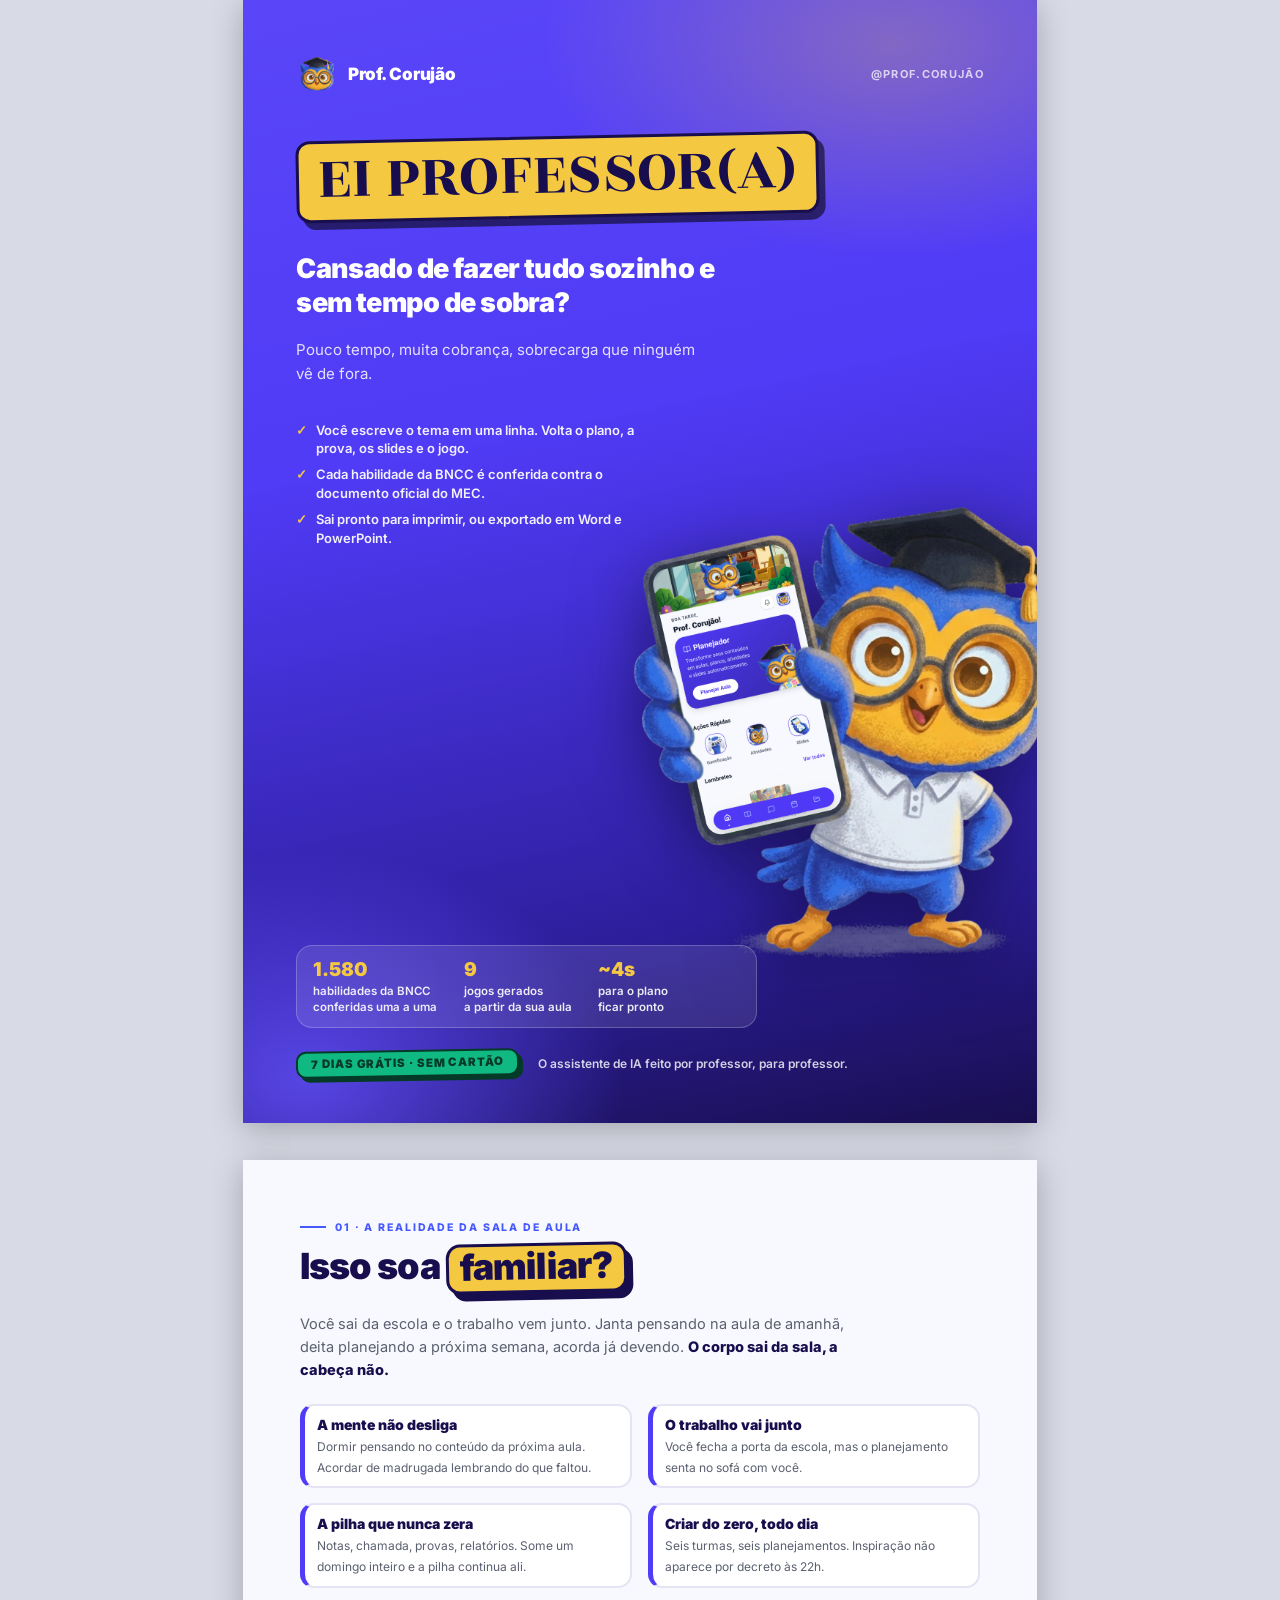
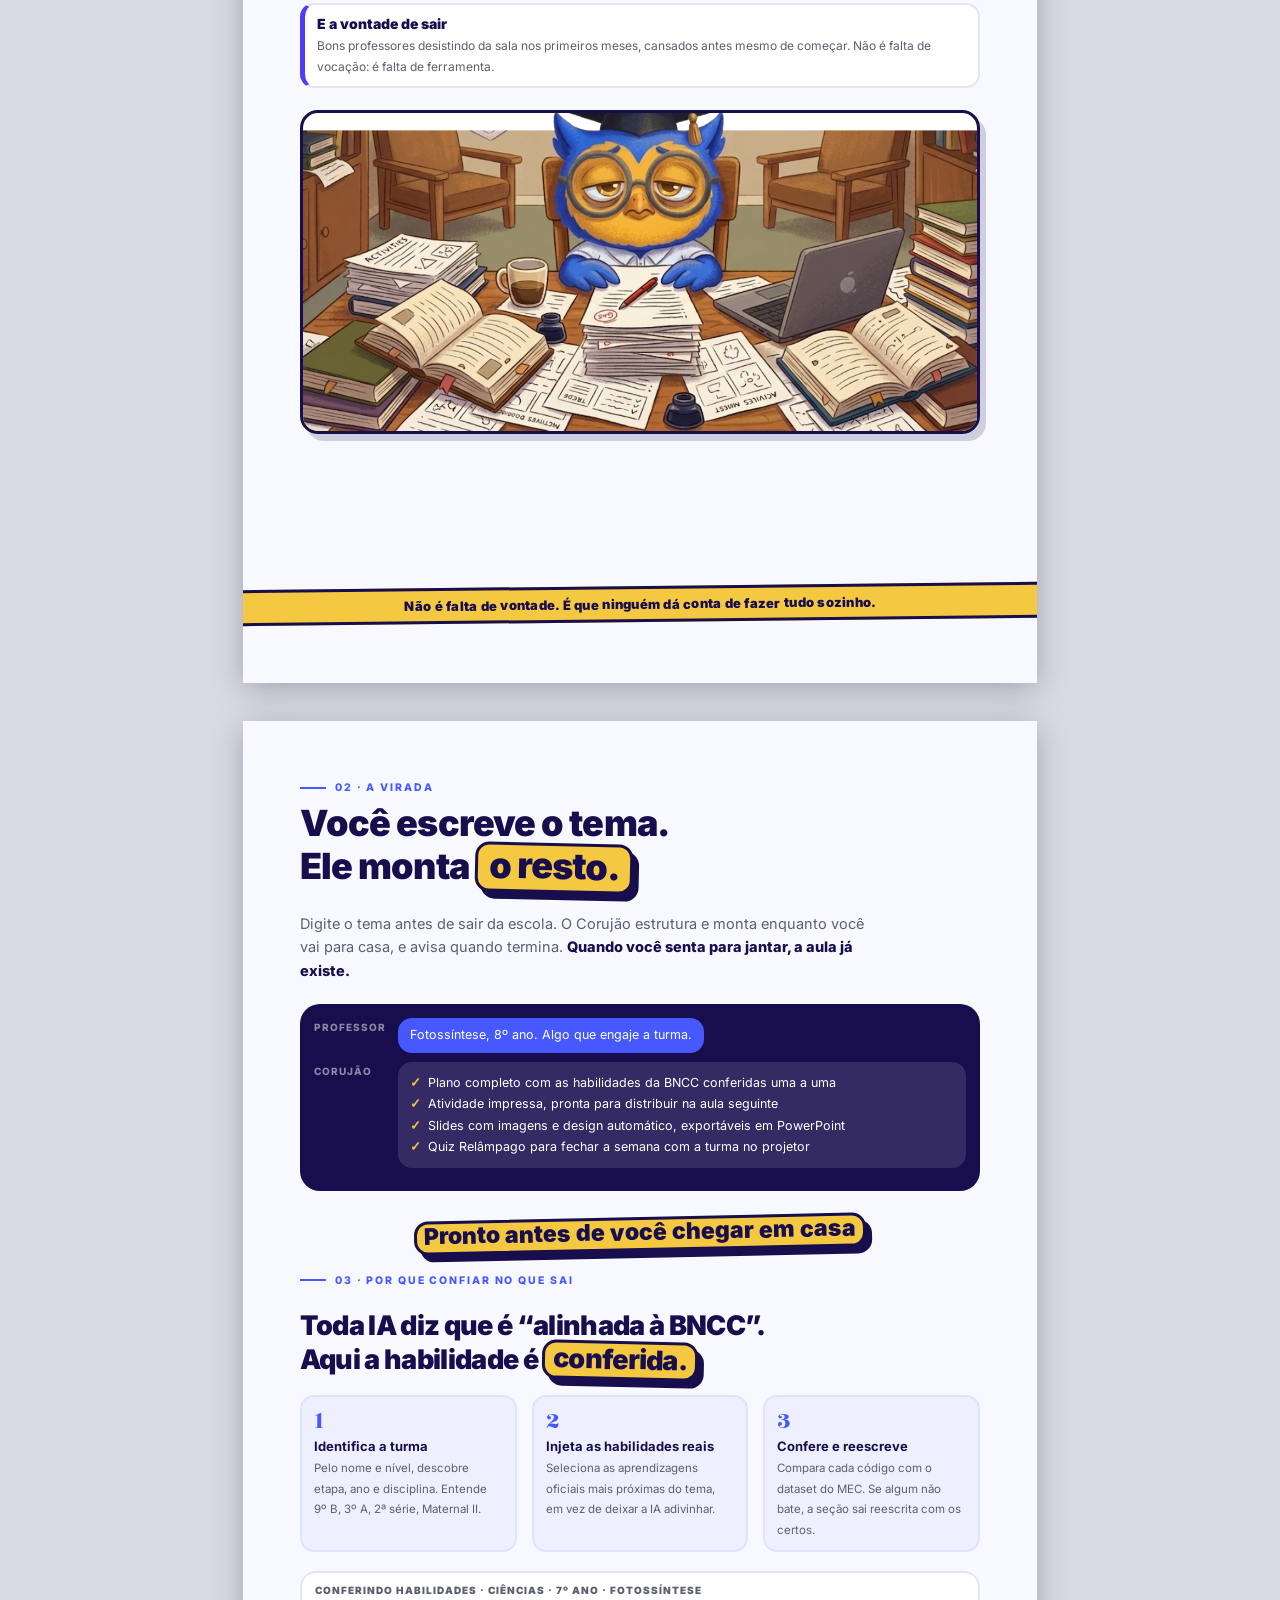
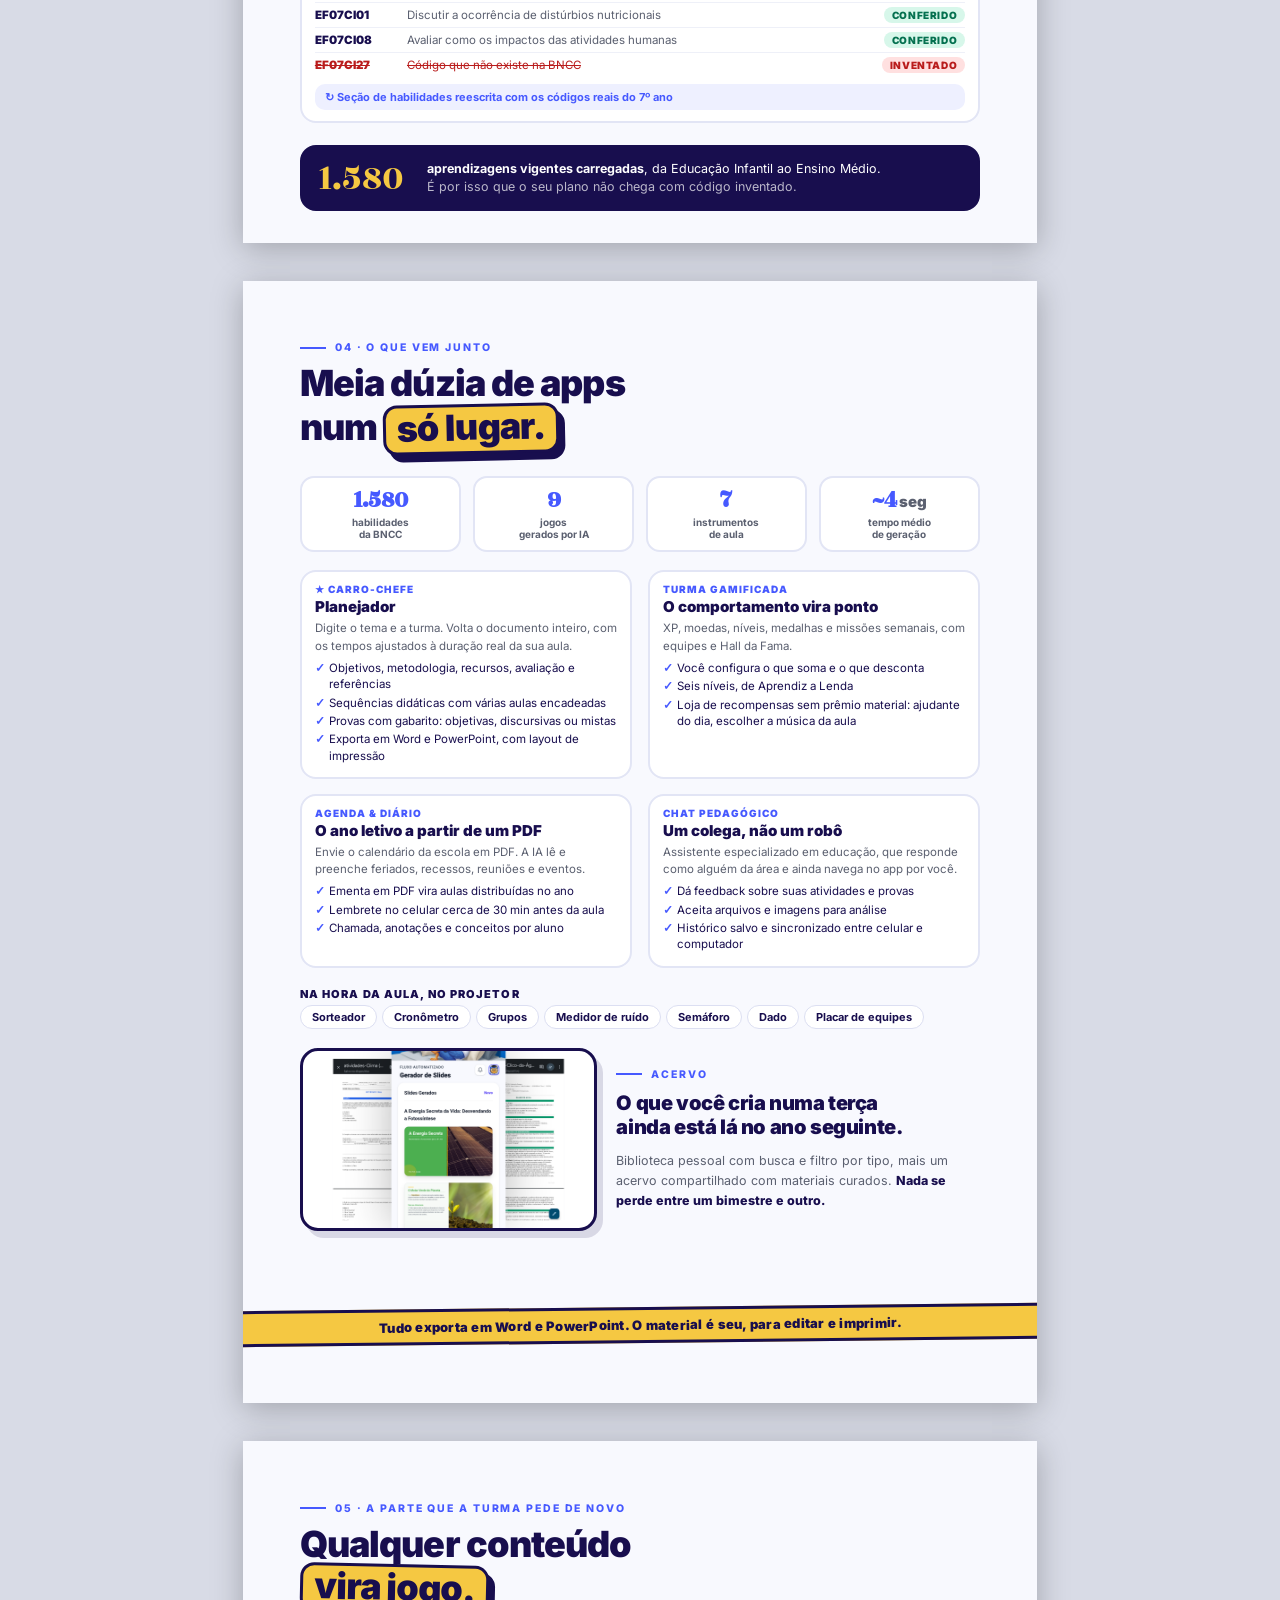
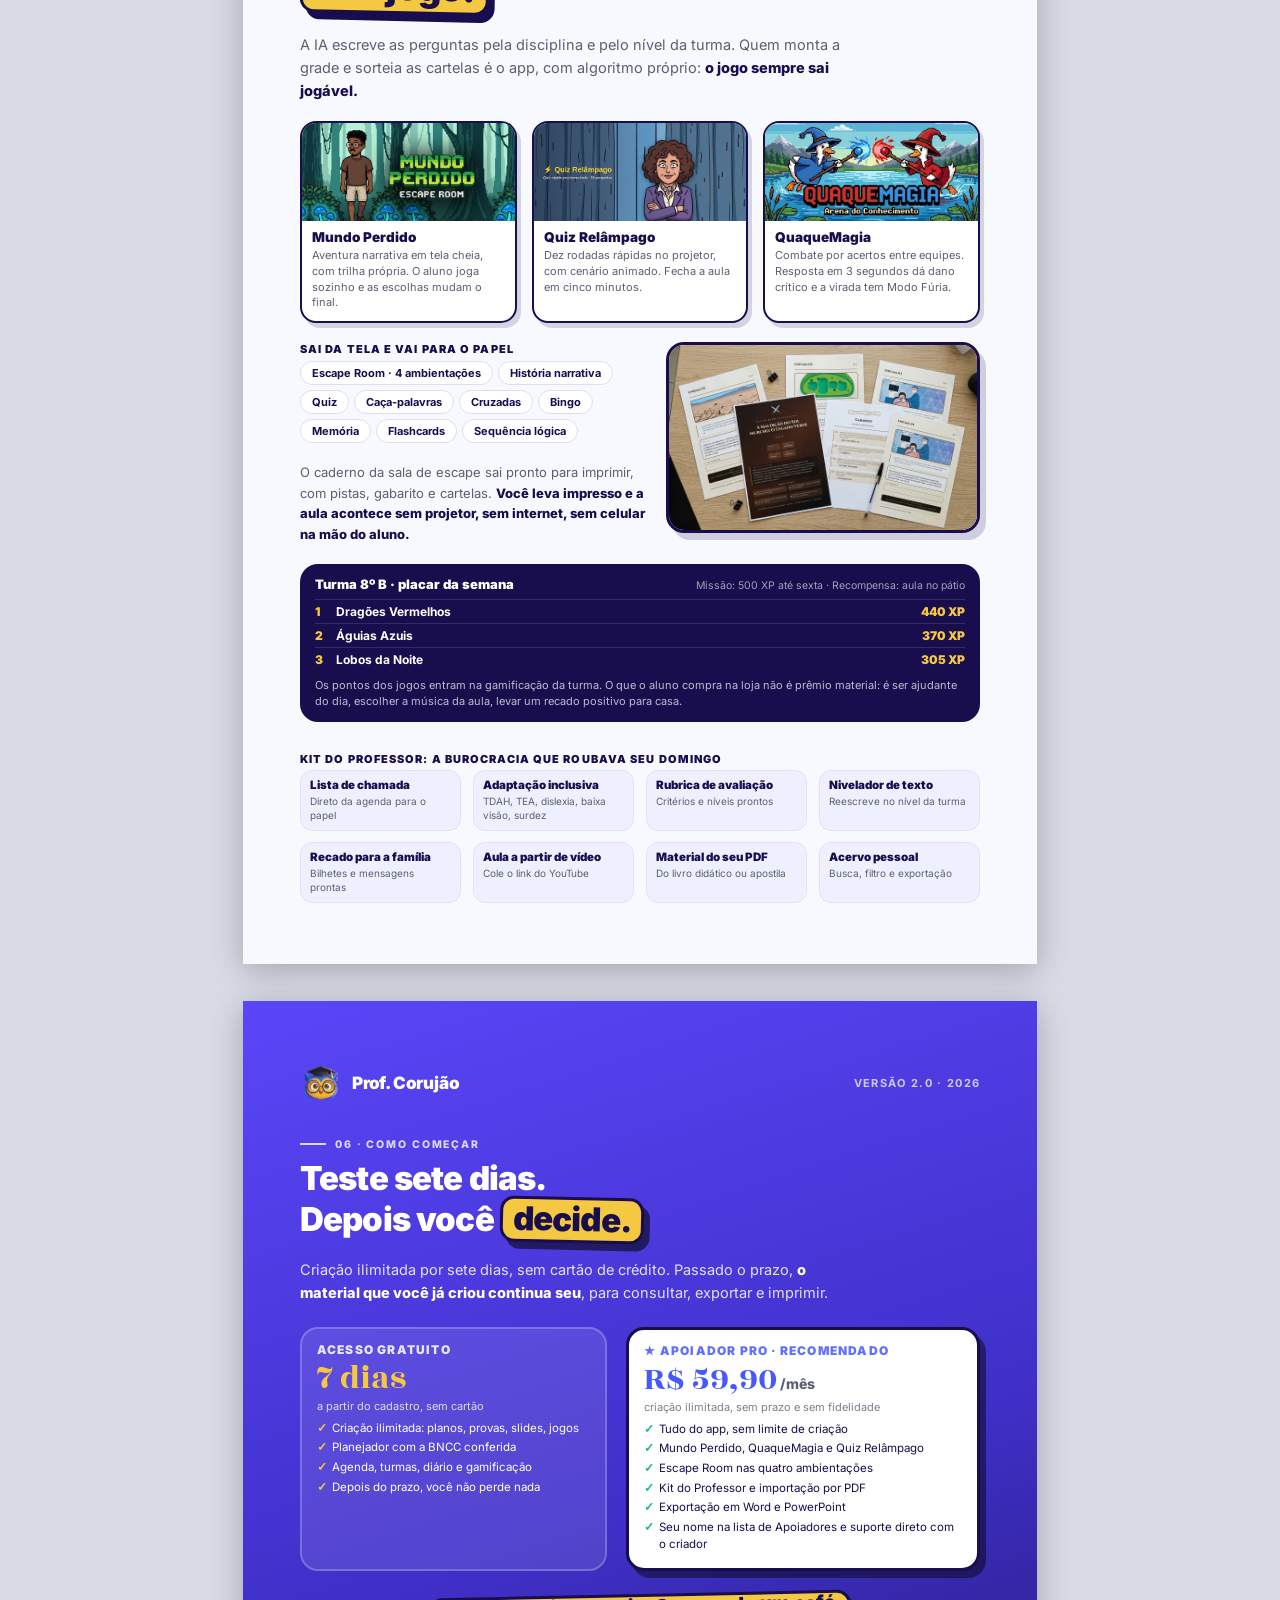
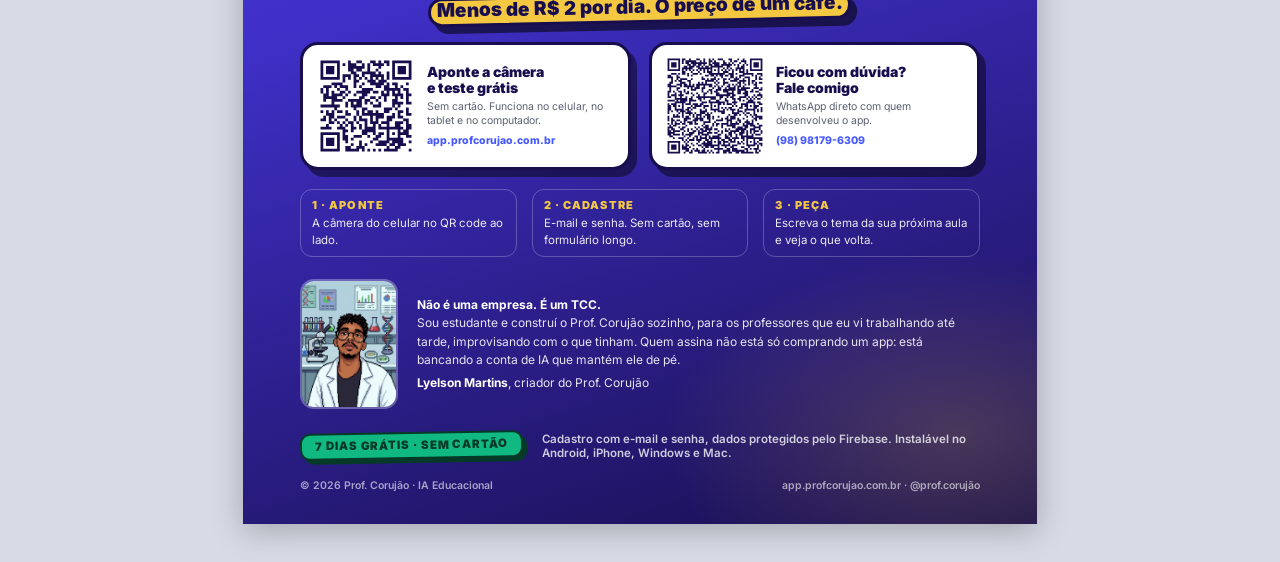
==== folder/folder.html @ d2af54d0 "Adiciona folder de prospecção em PDF (6 páginas A4) Peça impressa para prospectar professores presen" ====
<!doctype html>
<html lang="pt-BR">
<head>
<meta charset="utf-8">
<title>Prof. Corujão — Folder de prospecção</title>
<link rel="stylesheet" href="fonts/fonts.css">
<style>
/* ═══════════════════════════════════════════════════════════
   FOLDER PROF. CORUJÃO — A4 · 6 páginas · impressão frente/verso
   Identidade: base índigo/violeta + adesivos amarelos (borda navy,
   sombra dura sem blur). Nunca emoji de coruja: sempre a logo.png.
   ═══════════════════════════════════════════════════════════ */
*, *::before, *::after { box-sizing: border-box; margin: 0; padding: 0; }

:root {
  --violet:      #503bf6;
  --violet-lt:   #604df6;
  --violet-pan:  #3d2bc9;
  --indigo:      #4659ff;
  --navy:        #180e4e;
  --yellow:      #f5c842;
  --green:       #10b981;
  --green-ink:   #063a28;
  --lilac:       #eef0ff;
  --paper:       #f8f9fe;
  --ink:         #0c1015;
  --muted:       #5b6070;
}

@page { size: A4; margin: 0; }

html, body {
  font-family: 'Inter', 'Liberation Sans', sans-serif;
  color: var(--ink);
  background: #d8dbe6;
  -webkit-font-smoothing: antialiased;
  -webkit-print-color-adjust: exact;
  print-color-adjust: exact;
}

.page {
  position: relative;
  width: 210mm; height: 297mm;
  overflow: hidden;
  page-break-after: always;
  break-after: page;
  background: var(--paper);
  margin: 0 auto;
}
.page:last-child { page-break-after: auto; break-after: auto; }
@media screen { .page { margin: 0 auto 10mm; box-shadow: 0 6px 30px rgba(0,0,0,.25); } }

.pad { padding: 16mm 15mm; height: 100%; display: flex; flex-direction: column; }

/* ── Adesivo amarelo: o componente assinatura ───────────────── */
.hl {
  --tilt: -1.2deg;
  display: inline-block;
  background: var(--yellow); color: var(--navy);
  border: 3px solid var(--navy);
  border-radius: 14px;
  padding: .02em .3em .1em;
  box-shadow: 6px 7px 0 var(--navy);
  transform: rotate(var(--tilt));
  line-height: 1.1;
}
.hl.tr { --tilt: 1.3deg; }
.hl.on-dark { box-shadow: 6px 7px 0 rgba(0,0,0,.55); }

.selo {
  display: inline-block; white-space: nowrap;
  background: var(--green); color: var(--green-ink);
  border: 2.5px solid var(--green-ink);
  border-radius: 10px;
  padding: 4px 13px 5px;
  font-size: 11.5px; font-weight: 900;
  letter-spacing: .08em; text-transform: uppercase;
  box-shadow: 4px 4px 0 var(--green-ink);
  transform: rotate(-1deg);
}

/* ── Tipografia ─────────────────────────────────────────────── */
.display { font-family: 'Rozha One', 'Liberation Serif', serif; font-weight: 400; text-transform: uppercase; letter-spacing: .005em; }
.serif-it { font-family: 'Instrument Serif', Georgia, serif; font-style: italic; font-weight: 400; }

.eyebrow {
  font-size: 10.5px; font-weight: 800;
  letter-spacing: .18em; text-transform: uppercase;
  color: var(--indigo);
  display: flex; align-items: center; gap: 9px;
}
.eyebrow::before { content: ''; width: 26px; height: 2px; background: currentColor; }
.eyebrow.light { color: rgba(255,255,255,.8); }

h2.tit {
  font-size: 36px; font-weight: 900; line-height: 1.12;
  letter-spacing: -.025em; color: var(--navy);
  margin: 9px 0 0;
}
h2.tit .hl { font-size: 36px; }
p.lead { font-size: 14.5px; line-height: 1.6; color: var(--muted); }
p.lead b, p.lead strong { color: var(--navy); font-weight: 800; }

/* ── Capa ───────────────────────────────────────────────────── */
.cover {
  background:
    radial-gradient(ellipse 150mm 90mm at 82% 4%, rgba(245,200,66,.28) 0%, transparent 62%),
    radial-gradient(ellipse 140mm 100mm at 8% 96%, rgba(96,77,246,.85) 0%, transparent 60%),
    linear-gradient(168deg, #5a46f8 0%, #503bf6 38%, #2e1f9e 78%, #180e4e 100%);
  color: #fff;
}
.cover .pad { padding: 14mm 14mm 12mm; }
.cover-top { display: flex; align-items: center; justify-content: space-between; }
.brandmark { display: flex; align-items: center; gap: 10px; }
.brandmark img { width: 42px; height: 42px; object-fit: contain; }
.brandmark span { font-weight: 900; font-size: 17px; letter-spacing: -.01em; }
.handle { font-size: 11px; font-weight: 700; letter-spacing: .12em; text-transform: uppercase; color: rgba(255,255,255,.72); }

.cover-head { margin-top: 11mm; }
.cover-head .l1 { font-size: 62px; line-height: 1; }
.cover-head .l2 { font-size: 27px; font-weight: 900; line-height: 1.24; letter-spacing: -.02em; margin-top: 9mm; max-width: 118mm; }
.cover-head .l3 { font-size: 15px; line-height: 1.62; color: rgba(255,255,255,.84); margin-top: 5mm; max-width: 110mm; }

.cover-owl {
  position: absolute; right: -14mm; bottom: 40mm;
  width: 126mm; z-index: 1;
  filter: drop-shadow(0 16px 34px rgba(10,6,40,.55));
}
.cover-bottom { margin-top: auto; position: relative; z-index: 2; }
.cover-strip {
  background: rgba(255,255,255,.1);
  border: 1.5px solid rgba(255,255,255,.22);
  border-radius: 16px;
  padding: 11px 16px;
  display: flex; gap: 7mm;
  max-width: 122mm;
}
.cover-strip div { font-size: 11.5px; line-height: 1.4; color: rgba(255,255,255,.9); font-weight: 600; }
.cover-strip b { display: block; font-size: 19px; font-weight: 900; color: var(--yellow); }
.cover-foot { margin-top: 6mm; display: flex; align-items: center; gap: 5mm; flex-wrap: wrap; }
.cover-foot p { font-size: 12px; color: rgba(255,255,255,.8); font-weight: 600; }

/* ── Fita atravessando a página ─────────────────────────────── */
.fita {
  background: var(--yellow); color: var(--navy);
  border-top: 3px solid var(--navy); border-bottom: 3px solid var(--navy);
  transform: rotate(-.6deg);
  width: 118%; margin-left: -9%;
  padding: 7px 0; text-align: center;
  font-size: 13px; font-weight: 900; letter-spacing: .02em;
}

/* ── Cartões ────────────────────────────────────────────────── */
.card {
  background: #fff; border: 2px solid #e2e5f5;
  border-radius: 16px; padding: 11px 13px;
}
.card.navy { background: var(--navy); border-color: var(--navy); color: #fff; }

.dor-list { display: grid; grid-template-columns: 1fr 1fr; gap: 4mm; margin-top: 6mm; }
.dor {
  background: #fff; border: 2px solid #e6e3f5; border-left: 5px solid var(--violet);
  border-radius: 14px; padding: 10px 12px;
}
.dor b { display: block; font-size: 14px; font-weight: 900; color: var(--navy); margin-bottom: 2px; }
.dor span { font-size: 12px; line-height: 1.48; color: var(--muted); }

/* ── Chat mock ──────────────────────────────────────────────── */
.chat { background: var(--navy); border-radius: 20px; padding: 14px; color: #fff; }
.msg { display: flex; gap: 9px; margin-bottom: 9px; }
.msg .who { font-size: 10px; font-weight: 800; letter-spacing: .1em; text-transform: uppercase; color: rgba(255,255,255,.5); width: 20mm; padding-top: 3px; flex-shrink: 0; }
.bubble { background: rgba(255,255,255,.12); border-radius: 14px; padding: 8px 12px; font-size: 12.5px; line-height: 1.45; }
.bubble.me { background: var(--indigo); }
.chk { display: flex; gap: 7px; align-items: flex-start; font-size: 12.5px; line-height: 1.4; margin: 4px 0; }
.chk i { color: var(--yellow); font-style: normal; font-weight: 900; }

.steps { display: grid; grid-template-columns: repeat(3, 1fr); gap: 4mm; }
.step { background: var(--lilac); border-radius: 14px; padding: 11px 12px; border: 2px solid #dfe3ff; }
.step .n { font-family: 'Rozha One', serif; font-size: 26px; color: var(--indigo); line-height: 1; }
.step b { display: block; font-size: 13px; color: var(--navy); margin: 4px 0 2px; }
.step span { font-size: 11.5px; line-height: 1.45; color: var(--muted); }

/* ── Funcionalidades ────────────────────────────────────────── */
.feats { display: grid; grid-template-columns: 1fr 1fr; gap: 4mm; }
.feat { background: #fff; border: 2px solid #e2e5f5; border-radius: 16px; padding: 11px 13px; }
.feat .tag { font-size: 10px; font-weight: 900; letter-spacing: .1em; text-transform: uppercase; color: var(--indigo); }
.feat b { display: block; font-size: 15px; font-weight: 900; color: var(--navy); margin: 3px 0 4px; line-height: 1.2; }
.feat p { font-size: 11.5px; line-height: 1.5; color: var(--muted); }
.feat ul { list-style: none; margin-top: 5px; }
.feat li { font-size: 11.5px; line-height: 1.42; color: var(--navy); padding-left: 14px; position: relative; margin-bottom: 2px; }
.feat li::before { content: '✓'; position: absolute; left: 0; color: var(--indigo); font-weight: 900; }

.pills { display: flex; flex-wrap: wrap; gap: 5px; }
.pill {
  font-size: 11px; font-weight: 700; color: var(--navy);
  background: #fff; border: 1.5px solid #dcdff2;
  border-radius: 999px; padding: 4px 11px;
}
.pill.on-dark { background: rgba(255,255,255,.12); border-color: rgba(255,255,255,.2); color: #fff; }

.stats { display: grid; grid-template-columns: repeat(4, 1fr); gap: 3mm; }
.stat { text-align: center; background: #fff; border: 2px solid #e2e5f5; border-radius: 14px; padding: 9px 4px; }
.stat b { display: block; font-family: 'Rozha One', serif; font-size: 25px; color: var(--indigo); line-height: 1.05; white-space: nowrap; }
.stat span { font-size: 10px; font-weight: 700; color: var(--muted); line-height: 1.25; display: block; margin-top: 2px; }

/* ── Jogos ──────────────────────────────────────────────────── */
.games { display: grid; grid-template-columns: repeat(3, 1fr); gap: 4mm; }
.game { border: 2px solid var(--navy); border-radius: 16px; overflow: hidden; background: #fff; box-shadow: 4px 5px 0 rgba(24,14,78,.16); }
.game img { width: 100%; height: 26mm; object-fit: cover; display: block; }
.game .txt { padding: 8px 10px 10px; }
.game b { display: block; font-size: 13.5px; font-weight: 900; color: var(--navy); }
.game span { font-size: 11px; line-height: 1.42; color: var(--muted); display: block; margin-top: 3px; }

.kit { display: grid; grid-template-columns: repeat(4, 1fr); gap: 3mm; }
.kit div { background: var(--lilac); border-radius: 12px; padding: 8px 9px; border: 1.5px solid #dfe3ff; }
.kit b { display: block; font-size: 11.5px; font-weight: 900; color: var(--navy); line-height: 1.2; }
.kit span { font-size: 10px; line-height: 1.35; color: var(--muted); display: block; margin-top: 2px; }

/* ── Planos / CTA ───────────────────────────────────────────── */
.back {
  background:
    radial-gradient(ellipse 130mm 80mm at 90% 92%, rgba(245,200,66,.2) 0%, transparent 60%),
    linear-gradient(162deg, #5a46f8 0%, #4030c9 46%, #180e4e 100%);
  color: #fff;
}
.planos { display: grid; grid-template-columns: 1fr 1.15fr; gap: 5mm; }
.plano { background: rgba(255,255,255,.1); border: 2px solid rgba(255,255,255,.22); border-radius: 18px; padding: 13px 15px; }
.plano.pro { background: #fff; border: 3px solid var(--navy); box-shadow: 6px 7px 0 rgba(0,0,0,.45); color: var(--navy); }
.plano .nome { font-size: 12px; font-weight: 900; letter-spacing: .1em; text-transform: uppercase; opacity: .85; }
.plano .preco { font-family: 'Rozha One', serif; font-size: 34px; line-height: 1.1; margin: 3px 0 1px; }
.plano.pro .preco { color: var(--indigo); }
.plano .sub { font-size: 11px; opacity: .8; margin-bottom: 7px; }
.plano ul { list-style: none; }
.plano li { font-size: 11.5px; line-height: 1.45; padding-left: 15px; position: relative; margin-bottom: 3px; }
.plano li::before { content: '✓'; position: absolute; left: 0; font-weight: 900; color: var(--yellow); }
.plano.pro li::before { color: var(--green); }

.qrs { display: grid; grid-template-columns: 1fr 1fr; gap: 5mm; }
.qr { background: #fff; border: 3px solid var(--navy); border-radius: 18px; padding: 10px 12px; display: flex; gap: 10px; align-items: center; box-shadow: 6px 7px 0 rgba(0,0,0,.45); }
.qr img { width: 27mm; height: 27mm; }
.qr b { display: block; font-size: 14px; font-weight: 900; color: var(--navy); line-height: 1.15; }
.qr span { font-size: 10.5px; line-height: 1.4; color: var(--muted); display: block; margin-top: 4px; }
.qr .url { font-size: 10.5px; font-weight: 800; color: var(--indigo); margin-top: 5px; display: block; word-break: break-all; }

.autor { display: flex; gap: 5mm; align-items: center; }
.autor img { width: 26mm; border-radius: 14px; border: 2.5px solid rgba(255,255,255,.3); }
.autor p { font-size: 12px; line-height: 1.55; color: rgba(255,255,255,.88); }
.autor p b { color: #fff; }

.foot { display: flex; justify-content: space-between; align-items: center; font-size: 10.5px; color: rgba(255,255,255,.6); font-weight: 600; }
.foot.dark-ink { color: #9aa0b5; }

.mt-a { margin-top: auto; }
.imgbox { border: 3px solid var(--navy); border-radius: 18px; overflow: hidden; box-shadow: 6px 7px 0 rgba(24,14,78,.18); background: #fff; }
.imgbox img { display: block; width: 100%; }
.imgbox img.crop { height: 84mm; object-fit: cover; object-position: 50% 56%; }
.imgbox img.crop-sq { height: 47mm; object-fit: cover; object-position: 50% 50%; }

/* unidade em Inter: o 's' da Rozha One parece um 8 */
.stat b .un { display: inline; margin-left: 2px; font-family: 'Inter', sans-serif; font-size: 15px; font-weight: 900; letter-spacing: -.02em; }

/* lista de argumentos na capa */
.cover-mid { margin-top: 9mm; display: flex; flex-direction: column; gap: 7px; max-width: 96mm; position: relative; z-index: 2; }
.cover-mid div { display: flex; gap: 9px; align-items: flex-start; font-size: 13px; line-height: 1.45; color: rgba(255,255,255,.93); font-weight: 600; }
.cover-mid i { color: var(--yellow); font-style: normal; font-weight: 900; }

/* mock da conferencia da BNCC */
.bncc { background: #fff; border: 2px solid #e2e5f5; border-radius: 16px; padding: 11px 13px; margin-top: 5mm; }
.bncc .cab { font-size: 10px; font-weight: 900; letter-spacing: .1em; text-transform: uppercase; color: var(--muted); margin-bottom: 6px; }
.bncc .lin { display: flex; align-items: center; gap: 9px; padding: 4px 0; border-top: 1px solid #eef0f8; font-size: 11.5px; }
.bncc .lin b { font-family: 'Inter'; font-weight: 900; color: var(--navy); width: 22mm; flex-shrink: 0; }
.bncc .lin span { color: var(--muted); flex: 1; }
.bncc .lin em { font-style: normal; font-size: 10px; font-weight: 900; letter-spacing: .06em; text-transform: uppercase; padding: 2px 8px; border-radius: 999px; }
.bncc .ok em { background: #d7f7ea; color: #05715016; color: #057150; }
.bncc .bad em { background: #ffe0e0; color: #b91c1c; }
.bncc .bad b, .bncc .bad span { color: #b91c1c; text-decoration: line-through; }
.bncc .fix { margin-top: 7px; background: var(--lilac); border-radius: 10px; padding: 6px 10px; font-size: 11px; font-weight: 700; color: var(--indigo); }

/* placar de equipes */
.placar { background: var(--navy); border-radius: 18px; padding: 12px 15px; color: #fff; }
.placar .cab { display: flex; justify-content: space-between; align-items: baseline; margin-bottom: 7px; }
.placar .cab b { font-size: 13px; font-weight: 900; }
.placar .cab span { font-size: 10.5px; color: rgba(255,255,255,.6); }
.placar .eq { display: flex; align-items: center; gap: 9px; font-size: 12px; padding: 4px 0; border-top: 1px solid rgba(255,255,255,.12); }
.placar .eq i { font-style: normal; color: var(--yellow); font-weight: 900; width: 12px; }
.placar .eq span { flex: 1; font-weight: 700; }
.placar .eq em { font-style: normal; font-weight: 900; color: var(--yellow); }

/* passos do CTA final */
.passos { display: grid; grid-template-columns: repeat(3, 1fr); gap: 4mm; margin-top: 5mm; }
.passos div { border: 1.5px solid rgba(255,255,255,.24); border-radius: 12px; padding: 8px 11px; font-size: 11.5px; line-height: 1.4; color: rgba(255,255,255,.9); }
.passos b { display: block; color: var(--yellow); font-size: 11px; font-weight: 900; letter-spacing: .1em; text-transform: uppercase; margin-bottom: 2px; }
</style>
</head>
<body>

<!-- ══════════════ PÁGINA 1 · CAPA ══════════════ -->
<section class="page cover">
  <img src="../illu-01.png" alt="" class="cover-owl">
  <div class="pad">
    <div class="cover-top">
      <div class="brandmark"><img src="../logo.png" alt=""><span>Prof. Corujão</span></div>
      <div class="handle">@prof.corujão</div>
    </div>

    <div class="cover-head">
      <div class="l1"><span class="display hl on-dark">Ei Professor(a)</span></div>
      <div class="l2">Cansado de fazer tudo sozinho e sem tempo de sobra?</div>
      <div class="l3">Pouco tempo, muita cobrança, sobrecarga que ninguém vê de fora.</div>
    </div>

    <div class="cover-mid">
      <div><i>✓</i><span>Você escreve o tema em uma linha. Volta o plano, a prova, os slides e o jogo.</span></div>
      <div><i>✓</i><span>Cada habilidade da BNCC é conferida contra o documento oficial do MEC.</span></div>
      <div><i>✓</i><span>Sai pronto para imprimir, ou exportado em Word e PowerPoint.</span></div>
    </div>

    <div class="cover-bottom">
      <div class="cover-strip">
        <div><b>1.580</b>habilidades da BNCC<br>conferidas uma a uma</div>
        <div><b>9</b>jogos gerados<br>a partir da sua aula</div>
        <div><b>~4s</b>para o plano<br>ficar pronto</div>
      </div>
      <div class="cover-foot">
        <span class="selo">7 dias grátis · sem cartão</span>
        <p>O assistente de IA feito por professor, para professor.</p>
      </div>
    </div>
  </div>
</section>

<!-- ══════════════ PÁGINA 2 · A DOR ══════════════ -->
<section class="page">
  <div class="pad">
    <div class="eyebrow">01 · A realidade da sala de aula</div>
    <h2 class="tit">Isso soa <span class="hl">familiar?</span></h2>
    <p class="lead" style="margin-top:5mm;max-width:150mm">
      Você sai da escola e o trabalho vem junto. Janta pensando na aula de amanhã,
      deita planejando a próxima semana, acorda já devendo. <b>O corpo sai da sala, a cabeça não.</b>
    </p>

    <div class="dor-list">
      <div class="dor"><b>A mente não desliga</b><span>Dormir pensando no conteúdo da próxima aula. Acordar de madrugada lembrando do que faltou.</span></div>
      <div class="dor"><b>O trabalho vai junto</b><span>Você fecha a porta da escola, mas o planejamento senta no sofá com você.</span></div>
      <div class="dor"><b>A pilha que nunca zera</b><span>Notas, chamada, provas, relatórios. Some um domingo inteiro e a pilha continua ali.</span></div>
      <div class="dor"><b>Criar do zero, todo dia</b><span>Seis turmas, seis planejamentos. Inspiração não aparece por decreto às 22h.</span></div>
      <div class="dor" style="grid-column:1 / -1"><b>E a vontade de sair</b><span>Bons professores desistindo da sala nos primeiros meses, cansados antes mesmo de começar. Não é falta de vocação: é falta de ferramenta.</span></div>
    </div>

    <div class="imgbox" style="margin-top:6mm">
      <img src="../illu-02.png" class="crop" alt="Professor cercado de provas para corrigir">
    </div>

    <div class="mt-a" style="padding-top:6mm">
      <div class="fita">Não é falta de vontade. É que ninguém dá conta de fazer tudo sozinho.</div>
    </div>
  </div>
</section>

<!-- ══════════════ PÁGINA 3 · A VIRADA ══════════════ -->
<section class="page">
  <div class="pad">
    <div class="eyebrow">02 · A virada</div>
    <h2 class="tit">Você escreve o tema.<br>Ele monta <span class="hl tr">o resto.</span></h2>
    <p class="lead" style="margin-top:5mm;max-width:152mm">
      Digite o tema antes de sair da escola. O Corujão estrutura e monta enquanto você vai
      para casa, e avisa quando termina. <b>Quando você senta para jantar, a aula já existe.</b>
    </p>

    <div class="chat" style="margin-top:6mm">
      <div class="msg">
        <div class="who">Professor</div>
        <div class="bubble me">Fotossíntese, 8º ano. Algo que engaje a turma.</div>
      </div>
      <div class="msg">
        <div class="who">Corujão</div>
        <div class="bubble" style="flex:1">
          <div class="chk"><i>✓</i><span>Plano completo com as habilidades da BNCC conferidas uma a uma</span></div>
          <div class="chk"><i>✓</i><span>Atividade impressa, pronta para distribuir na aula seguinte</span></div>
          <div class="chk"><i>✓</i><span>Slides com imagens e design automático, exportáveis em PowerPoint</span></div>
          <div class="chk"><i>✓</i><span>Quiz Relâmpago para fechar a semana com a turma no projetor</span></div>
        </div>
      </div>
    </div>

    <div style="text-align:center;margin:7mm 0 6mm">
      <span class="hl" style="font-size:23px;font-weight:900">Pronto antes de você chegar em casa</span>
    </div>

    <div class="eyebrow" style="margin-bottom:4mm">03 · Por que confiar no que sai</div>
    <h2 class="tit" style="font-size:27px;margin-bottom:4mm">
      Toda IA diz que é “alinhada à BNCC”.<br>Aqui a habilidade é <span class="hl tr" style="font-size:27px">conferida.</span>
    </h2>
    <div class="steps">
      <div class="step">
        <div class="n">1</div><b>Identifica a turma</b>
        <span>Pelo nome e nível, descobre etapa, ano e disciplina. Entende 9º B, 3º A, 2ª série, Maternal II.</span>
      </div>
      <div class="step">
        <div class="n">2</div><b>Injeta as habilidades reais</b>
        <span>Seleciona as aprendizagens oficiais mais próximas do tema, em vez de deixar a IA adivinhar.</span>
      </div>
      <div class="step">
        <div class="n">3</div><b>Confere e reescreve</b>
        <span>Compara cada código com o dataset do MEC. Se algum não bate, a seção sai reescrita com os certos.</span>
      </div>
    </div>

    <div class="bncc">
      <div class="cab">Conferindo habilidades · Ciências · 7º ano · Fotossíntese</div>
      <div class="lin ok"><b>EF07CI01</b><span>Discutir a ocorrência de distúrbios nutricionais</span><em>conferido</em></div>
      <div class="lin ok"><b>EF07CI08</b><span>Avaliar como os impactos das atividades humanas</span><em>conferido</em></div>
      <div class="lin bad"><b>EF07CI27</b><span>Código que não existe na BNCC</span><em>inventado</em></div>
      <div class="fix">↻ Seção de habilidades reescrita com os códigos reais do 7º ano</div>
    </div>

    <div class="mt-a" style="padding-top:6mm">
      <div class="card navy" style="display:flex;align-items:center;gap:6mm;padding:12px 16px">
        <div style="font-family:'Rozha One',serif;font-size:38px;color:var(--yellow);line-height:1">1.580</div>
        <div style="font-size:12.5px;line-height:1.5">
          <b>aprendizagens vigentes carregadas</b>, da Educação Infantil ao Ensino Médio.<br>
          <span style="color:rgba(255,255,255,.7)">É por isso que o seu plano não chega com código inventado.</span>
        </div>
      </div>
    </div>
  </div>
</section>

<!-- ══════════════ PÁGINA 4 · FUNCIONALIDADES ══════════════ -->
<section class="page">
  <div class="pad">
    <div class="eyebrow">04 · O que vem junto</div>
    <h2 class="tit">Meia dúzia de apps<br>num <span class="hl">só lugar.</span></h2>

    <div class="stats" style="margin:6mm 0 5mm">
      <div class="stat"><b>1.580</b><span>habilidades<br>da BNCC</span></div>
      <div class="stat"><b>9</b><span>jogos<br>gerados por IA</span></div>
      <div class="stat"><b>7</b><span>instrumentos<br>de aula</span></div>
      <div class="stat"><b>~4<span class="un">seg</span></b><span>tempo médio<br>de geração</span></div>
    </div>

    <div class="feats">
      <div class="feat">
        <div class="tag">★ Carro-chefe</div>
        <b>Planejador</b>
        <p>Digite o tema e a turma. Volta o documento inteiro, com os tempos ajustados à duração real da sua aula.</p>
        <ul>
          <li>Objetivos, metodologia, recursos, avaliação e referências</li>
          <li>Sequências didáticas com várias aulas encadeadas</li>
          <li>Provas com gabarito: objetivas, discursivas ou mistas</li>
          <li>Exporta em Word e PowerPoint, com layout de impressão</li>
        </ul>
      </div>
      <div class="feat">
        <div class="tag">Turma gamificada</div>
        <b>O comportamento vira ponto</b>
        <p>XP, moedas, níveis, medalhas e missões semanais, com equipes e Hall da Fama.</p>
        <ul>
          <li>Você configura o que soma e o que desconta</li>
          <li>Seis níveis, de Aprendiz a Lenda</li>
          <li>Loja de recompensas sem prêmio material: ajudante do dia, escolher a música da aula</li>
        </ul>
      </div>
      <div class="feat">
        <div class="tag">Agenda &amp; diário</div>
        <b>O ano letivo a partir de um PDF</b>
        <p>Envie o calendário da escola em PDF. A IA lê e preenche feriados, recessos, reuniões e eventos.</p>
        <ul>
          <li>Ementa em PDF vira aulas distribuídas no ano</li>
          <li>Lembrete no celular cerca de 30 min antes da aula</li>
          <li>Chamada, anotações e conceitos por aluno</li>
        </ul>
      </div>
      <div class="feat">
        <div class="tag">Chat pedagógico</div>
        <b>Um colega, não um robô</b>
        <p>Assistente especializado em educação, que responde como alguém da área e ainda navega no app por você.</p>
        <ul>
          <li>Dá feedback sobre suas atividades e provas</li>
          <li>Aceita arquivos e imagens para análise</li>
          <li>Histórico salvo e sincronizado entre celular e computador</li>
        </ul>
      </div>
    </div>

    <div style="margin-top:5mm">
      <div style="font-size:11px;font-weight:900;letter-spacing:.1em;text-transform:uppercase;color:var(--navy);margin-bottom:4px">Na hora da aula, no projetor</div>
      <div class="pills">
        <span class="pill">Sorteador</span><span class="pill">Cronômetro</span><span class="pill">Grupos</span>
        <span class="pill">Medidor de ruído</span><span class="pill">Semáforo</span><span class="pill">Dado</span>
        <span class="pill">Placar de equipes</span>
      </div>
    </div>

    <div style="display:grid;grid-template-columns:.9fr 1.1fr;gap:5mm;margin-top:5mm;align-items:center">
      <div class="imgbox" style="box-shadow:6px 7px 0 rgba(24,14,78,.14)">
        <img src="../illu-04.png" class="crop-sq" alt="Planejador e gerador de slides do Prof. Corujão">
      </div>
      <div>
        <div class="eyebrow" style="margin-bottom:3mm">Acervo</div>
        <div style="font-size:20px;font-weight:900;color:var(--navy);line-height:1.18;letter-spacing:-.02em">
          O que você cria numa terça<br>ainda está lá no ano seguinte.
        </div>
        <p class="lead" style="font-size:12.5px;margin-top:3mm">
          Biblioteca pessoal com busca e filtro por tipo, mais um acervo compartilhado
          com materiais curados. <b>Nada se perde entre um bimestre e outro.</b>
        </p>
      </div>
    </div>

    <div class="mt-a" style="padding-top:5mm">
      <div class="fita">Tudo exporta em Word e PowerPoint. O material é seu, para editar e imprimir.</div>
    </div>
  </div>
</section>

<!-- ══════════════ PÁGINA 5 · JOGOS E MATERIAIS ══════════════ -->
<section class="page">
  <div class="pad">
    <div class="eyebrow">05 · A parte que a turma pede de novo</div>
    <h2 class="tit">Qualquer conteúdo<br><span class="hl tr">vira jogo.</span></h2>
    <p class="lead" style="margin-top:5mm;max-width:150mm">
      A IA escreve as perguntas pela disciplina e pelo nível da turma. Quem monta a grade e
      sorteia as cartelas é o app, com algoritmo próprio: <b>o jogo sempre sai jogável.</b>
    </p>

    <div class="games" style="margin-top:5mm">
      <div class="game">
        <img src="../illu-mundo-perdido.jpg" alt="Mundo Perdido">
        <div class="txt"><b>Mundo Perdido</b><span>Aventura narrativa em tela cheia, com trilha própria. O aluno joga sozinho e as escolhas mudam o final.</span></div>
      </div>
      <div class="game">
        <img src="../illu-quiz-relampago.png" alt="Quiz Relâmpago">
        <div class="txt"><b>Quiz Relâmpago</b><span>Dez rodadas rápidas no projetor, com cenário animado. Fecha a aula em cinco minutos.</span></div>
      </div>
      <div class="game">
        <img src="../illu-batalha.jpg" alt="QuaqueMagia">
        <div class="txt"><b>QuaqueMagia</b><span>Combate por acertos entre equipes. Resposta em 3 segundos dá dano crítico e a virada tem Modo Fúria.</span></div>
      </div>
    </div>

    <div style="display:grid;grid-template-columns:1.05fr .95fr;gap:5mm;margin-top:5mm;align-items:start">
      <div>
        <div style="font-size:11px;font-weight:900;letter-spacing:.1em;text-transform:uppercase;color:var(--navy);margin-bottom:5px">Sai da tela e vai para o papel</div>
        <div class="pills" style="margin-bottom:5mm">
          <span class="pill">Escape Room · 4 ambientações</span><span class="pill">História narrativa</span>
          <span class="pill">Quiz</span><span class="pill">Caça-palavras</span><span class="pill">Cruzadas</span>
          <span class="pill">Bingo</span><span class="pill">Memória</span><span class="pill">Flashcards</span>
          <span class="pill">Sequência lógica</span>
        </div>
        <p class="lead" style="font-size:13px">
          O caderno da sala de escape sai pronto para imprimir, com pistas, gabarito e
          cartelas. <b>Você leva impresso e a aula acontece sem projetor, sem internet, sem celular na mão do aluno.</b>
        </p>
      </div>
      <div class="imgbox"><img src="../illu-06a.jpg" alt="Escape Room impresso gerado pelo app"></div>
    </div>

    <div class="placar" style="margin-top:5mm">
      <div class="cab">
        <b>Turma 8º B · placar da semana</b>
        <span>Missão: 500 XP até sexta · Recompensa: aula no pátio</span>
      </div>
      <div class="eq"><i>1</i><span>Dragões Vermelhos</span><em>440 XP</em></div>
      <div class="eq"><i>2</i><span>Águias Azuis</span><em>370 XP</em></div>
      <div class="eq"><i>3</i><span>Lobos da Noite</span><em>305 XP</em></div>
      <div style="margin-top:7px;font-size:11px;color:rgba(255,255,255,.72);line-height:1.45">
        Os pontos dos jogos entram na gamificação da turma. O que o aluno compra na loja
        não é prêmio material: é ser ajudante do dia, escolher a música da aula, levar um
        recado positivo para casa.
      </div>
    </div>

    <div class="mt-a" style="padding-top:5mm">
      <div style="font-size:11px;font-weight:900;letter-spacing:.1em;text-transform:uppercase;color:var(--navy);margin-bottom:4px">Kit do Professor: a burocracia que roubava seu domingo</div>
      <div class="kit">
        <div><b>Lista de chamada</b><span>Direto da agenda para o papel</span></div>
        <div><b>Adaptação inclusiva</b><span>TDAH, TEA, dislexia, baixa visão, surdez</span></div>
        <div><b>Rubrica de avaliação</b><span>Critérios e níveis prontos</span></div>
        <div><b>Nivelador de texto</b><span>Reescreve no nível da turma</span></div>
        <div><b>Recado para a família</b><span>Bilhetes e mensagens prontas</span></div>
        <div><b>Aula a partir de vídeo</b><span>Cole o link do YouTube</span></div>
        <div><b>Material do seu PDF</b><span>Do livro didático ou apostila</span></div>
        <div><b>Acervo pessoal</b><span>Busca, filtro e exportação</span></div>
      </div>
    </div>
  </div>
</section>

<!-- ══════════════ PÁGINA 6 · PLANOS E CTA ══════════════ -->
<section class="page back">
  <div class="pad">
    <div class="cover-top">
      <div class="brandmark"><img src="../logo.png" alt=""><span>Prof. Corujão</span></div>
      <div class="handle">Versão 2.0 · 2026</div>
    </div>

    <div class="eyebrow light" style="margin-top:9mm">06 · Como começar</div>
    <h2 class="tit" style="color:#fff;font-size:33px">
      Teste sete dias.<br>Depois você <span class="hl on-dark tr" style="font-size:33px">decide.</span>
    </h2>
    <p class="lead" style="color:rgba(255,255,255,.85);margin-top:4mm;max-width:145mm">
      Criação ilimitada por sete dias, sem cartão de crédito. Passado o prazo, <b style="color:#fff">o material
      que você já criou continua seu</b>, para consultar, exportar e imprimir.
    </p>

    <div class="planos" style="margin-top:6mm">
      <div class="plano">
        <div class="nome">Acesso gratuito</div>
        <div class="preco" style="color:var(--yellow)">7 dias</div>
        <div class="sub">a partir do cadastro, sem cartão</div>
        <ul>
          <li>Criação ilimitada: planos, provas, slides, jogos</li>
          <li>Planejador com a BNCC conferida</li>
          <li>Agenda, turmas, diário e gamificação</li>
          <li>Depois do prazo, você não perde nada</li>
        </ul>
      </div>
      <div class="plano pro">
        <div class="nome" style="color:var(--indigo)">★ Apoiador Pro · recomendado</div>
        <div class="preco">R$ 59,90<span style="font-family:'Inter';font-size:14px;font-weight:800;color:var(--muted)"> /mês</span></div>
        <div class="sub" style="color:var(--muted)">criação ilimitada, sem prazo e sem fidelidade</div>
        <ul>
          <li>Tudo do app, sem limite de criação</li>
          <li>Mundo Perdido, QuaqueMagia e Quiz Relâmpago</li>
          <li>Escape Room nas quatro ambientações</li>
          <li>Kit do Professor e importação por PDF</li>
          <li>Exportação em Word e PowerPoint</li>
          <li>Seu nome na lista de Apoiadores e suporte direto com o criador</li>
        </ul>
      </div>
    </div>

    <div style="text-align:center;margin:6mm 0 5mm">
      <span class="hl on-dark" style="font-size:19px;font-weight:900">Menos de R$ 2 por dia. O preço de um café.</span>
    </div>

    <div class="qrs">
      <div class="qr">
        <img src="assets/qr-app.svg" alt="QR code para testar grátis">
        <div>
          <b>Aponte a câmera<br>e teste grátis</b>
          <span>Sem cartão. Funciona no celular, no tablet e no computador.</span>
          <span class="url">app.profcorujao.com.br</span>
        </div>
      </div>
      <div class="qr">
        <img src="assets/qr-whats.svg" alt="QR code do WhatsApp">
        <div>
          <b>Ficou com dúvida?<br>Fale comigo</b>
          <span>WhatsApp direto com quem desenvolveu o app.</span>
          <span class="url">(98) 98179-6309</span>
        </div>
      </div>
    </div>

    <div class="passos">
      <div><b>1 · Aponte</b>A câmera do celular no QR code ao lado.</div>
      <div><b>2 · Cadastre</b>E-mail e senha. Sem cartão, sem formulário longo.</div>
      <div><b>3 · Peça</b>Escreva o tema da sua próxima aula e veja o que volta.</div>
    </div>

    <div class="mt-a" style="padding-top:6mm">
      <div class="autor">
        <img src="../illu-08.png" alt="Lyelson Martins">
        <p>
          <b>Não é uma empresa. É um TCC.</b><br>
          Sou estudante e construí o Prof. Corujão sozinho, para os professores que eu vi
          trabalhando até tarde, improvisando com o que tinham. Quem assina não está só
          comprando um app: está bancando a conta de IA que mantém ele de pé.<br>
          <b style="display:inline-block;margin-top:4px">Lyelson Martins</b>, criador do Prof. Corujão
        </p>
      </div>
      <div style="display:flex;align-items:center;gap:5mm;margin:6mm 0 5mm">
        <span class="selo">7 dias grátis · sem cartão</span>
        <p style="font-size:11.5px;color:rgba(255,255,255,.78);font-weight:600">
          Cadastro com e-mail e senha, dados protegidos pelo Firebase. Instalável no Android, iPhone, Windows e Mac.
        </p>
      </div>
      <div class="foot">
        <span>© 2026 Prof. Corujão · IA Educacional</span>
        <span>app.profcorujao.com.br · @prof.corujão</span>
      </div>
    </div>
  </div>
</section>

</body>
</html>
---- folder/fonts/fonts.css ----
/* latin-ext */
@font-face {
  font-family: 'Instrument Serif';
  font-style: italic;
  font-weight: 400;
  font-display: swap;
  src: url(jizHRFtNs2ka5fXjeivQ4LroWlx-6zAjgn7MsNo.woff2) format('woff2');
  unicode-range: U+0100-02BA, U+02BD-02C5, U+02C7-02CC, U+02CE-02D7, U+02DD-02FF, U+0304, U+0308, U+0329, U+1D00-1DBF, U+1E00-1E9F, U+1EF2-1EFF, U+2020, U+20A0-20AB, U+20AD-20C0, U+2113, U+2C60-2C7F, U+A720-A7FF;
}
/* latin */
@font-face {
  font-family: 'Instrument Serif';
  font-style: italic;
  font-weight: 400;
  font-display: swap;
  src: url(jizHRFtNs2ka5fXjeivQ4LroWlx-6zAjjH7M.woff2) format('woff2');
  unicode-range: U+0000-00FF, U+0131, U+0152-0153, U+02BB-02BC, U+02C6, U+02DA, U+02DC, U+0304, U+0308, U+0329, U+2000-206F, U+20AC, U+2122, U+2191, U+2193, U+2212, U+2215, U+FEFF, U+FFFD;
}
/* latin-ext */
@font-face {
  font-family: 'Instrument Serif';
  font-style: normal;
  font-weight: 400;
  font-display: swap;
  src: url(jizBRFtNs2ka5fXjeivQ4LroWlx-6zsTjmbI.woff2) format('woff2');
  unicode-range: U+0100-02BA, U+02BD-02C5, U+02C7-02CC, U+02CE-02D7, U+02DD-02FF, U+0304, U+0308, U+0329, U+1D00-1DBF, U+1E00-1E9F, U+1EF2-1EFF, U+2020, U+20A0-20AB, U+20AD-20C0, U+2113, U+2C60-2C7F, U+A720-A7FF;
}
/* latin */
@font-face {
  font-family: 'Instrument Serif';
  font-style: normal;
  font-weight: 400;
  font-display: swap;
  src: url(jizBRFtNs2ka5fXjeivQ4LroWlx-6zUTjg.woff2) format('woff2');
  unicode-range: U+0000-00FF, U+0131, U+0152-0153, U+02BB-02BC, U+02C6, U+02DA, U+02DC, U+0304, U+0308, U+0329, U+2000-206F, U+20AC, U+2122, U+2191, U+2193, U+2212, U+2215, U+FEFF, U+FFFD;
}
/* cyrillic-ext */
@font-face {
  font-family: 'Inter';
  font-style: normal;
  font-weight: 400;
  font-display: swap;
  src: url(UcC73FwrK3iLTeHuS_nVMrMxCp50SjIa2JL7SUc.woff2) format('woff2');
  unicode-range: U+0460-052F, U+1C80-1C8A, U+20B4, U+2DE0-2DFF, U+A640-A69F, U+FE2E-FE2F;
}
/* cyrillic */
@font-face {
  font-family: 'Inter';
  font-style: normal;
  font-weight: 400;
  font-display: swap;
  src: url(UcC73FwrK3iLTeHuS_nVMrMxCp50SjIa0ZL7SUc.woff2) format('woff2');
  unicode-range: U+0301, U+0400-045F, U+0490-0491, U+04B0-04B1, U+2116;
}
/* greek-ext */
@font-face {
  font-family: 'Inter';
  font-style: normal;
  font-weight: 400;
  font-display: swap;
  src: url(UcC73FwrK3iLTeHuS_nVMrMxCp50SjIa2ZL7SUc.woff2) format('woff2');
  unicode-range: U+1F00-1FFF;
}
/* greek */
@font-face {
  font-family: 'Inter';
  font-style: normal;
  font-weight: 400;
  font-display: swap;
  src: url(UcC73FwrK3iLTeHuS_nVMrMxCp50SjIa1pL7SUc.woff2) format('woff2');
  unicode-range: U+0370-0377, U+037A-037F, U+0384-038A, U+038C, U+038E-03A1, U+03A3-03FF;
}
/* vietnamese */
@font-face {
  font-family: 'Inter';
  font-style: normal;
  font-weight: 400;
  font-display: swap;
  src: url(UcC73FwrK3iLTeHuS_nVMrMxCp50SjIa2pL7SUc.woff2) format('woff2');
  unicode-range: U+0102-0103, U+0110-0111, U+0128-0129, U+0168-0169, U+01A0-01A1, U+01AF-01B0, U+0300-0301, U+0303-0304, U+0308-0309, U+0323, U+0329, U+1EA0-1EF9, U+20AB;
}
/* latin-ext */
@font-face {
  font-family: 'Inter';
  font-style: normal;
  font-weight: 400;
  font-display: swap;
  src: url(UcC73FwrK3iLTeHuS_nVMrMxCp50SjIa25L7SUc.woff2) format('woff2');
  unicode-range: U+0100-02BA, U+02BD-02C5, U+02C7-02CC, U+02CE-02D7, U+02DD-02FF, U+0304, U+0308, U+0329, U+1D00-1DBF, U+1E00-1E9F, U+1EF2-1EFF, U+2020, U+20A0-20AB, U+20AD-20C0, U+2113, U+2C60-2C7F, U+A720-A7FF;
}
/* latin */
@font-face {
  font-family: 'Inter';
  font-style: normal;
  font-weight: 400;
  font-display: swap;
  src: url(UcC73FwrK3iLTeHuS_nVMrMxCp50SjIa1ZL7.woff2) format('woff2');
  unicode-range: U+0000-00FF, U+0131, U+0152-0153, U+02BB-02BC, U+02C6, U+02DA, U+02DC, U+0304, U+0308, U+0329, U+2000-206F, U+20AC, U+2122, U+2191, U+2193, U+2212, U+2215, U+FEFF, U+FFFD;
}
/* cyrillic-ext */
@font-face {
  font-family: 'Inter';
  font-style: normal;
  font-weight: 600;
  font-display: swap;
  src: url(UcC73FwrK3iLTeHuS_nVMrMxCp50SjIa2JL7SUc.woff2) format('woff2');
  unicode-range: U+0460-052F, U+1C80-1C8A, U+20B4, U+2DE0-2DFF, U+A640-A69F, U+FE2E-FE2F;
}
/* cyrillic */
@font-face {
  font-family: 'Inter';
  font-style: normal;
  font-weight: 600;
  font-display: swap;
  src: url(UcC73FwrK3iLTeHuS_nVMrMxCp50SjIa0ZL7SUc.woff2) format('woff2');
  unicode-range: U+0301, U+0400-045F, U+0490-0491, U+04B0-04B1, U+2116;
}
/* greek-ext */
@font-face {
  font-family: 'Inter';
  font-style: normal;
  font-weight: 600;
  font-display: swap;
  src: url(UcC73FwrK3iLTeHuS_nVMrMxCp50SjIa2ZL7SUc.woff2) format('woff2');
  unicode-range: U+1F00-1FFF;
}
/* greek */
@font-face {
  font-family: 'Inter';
  font-style: normal;
  font-weight: 600;
  font-display: swap;
  src: url(UcC73FwrK3iLTeHuS_nVMrMxCp50SjIa1pL7SUc.woff2) format('woff2');
  unicode-range: U+0370-0377, U+037A-037F, U+0384-038A, U+038C, U+038E-03A1, U+03A3-03FF;
}
/* vietnamese */
@font-face {
  font-family: 'Inter';
  font-style: normal;
  font-weight: 600;
  font-display: swap;
  src: url(UcC73FwrK3iLTeHuS_nVMrMxCp50SjIa2pL7SUc.woff2) format('woff2');
  unicode-range: U+0102-0103, U+0110-0111, U+0128-0129, U+0168-0169, U+01A0-01A1, U+01AF-01B0, U+0300-0301, U+0303-0304, U+0308-0309, U+0323, U+0329, U+1EA0-1EF9, U+20AB;
}
/* latin-ext */
@font-face {
  font-family: 'Inter';
  font-style: normal;
  font-weight: 600;
  font-display: swap;
  src: url(UcC73FwrK3iLTeHuS_nVMrMxCp50SjIa25L7SUc.woff2) format('woff2');
  unicode-range: U+0100-02BA, U+02BD-02C5, U+02C7-02CC, U+02CE-02D7, U+02DD-02FF, U+0304, U+0308, U+0329, U+1D00-1DBF, U+1E00-1E9F, U+1EF2-1EFF, U+2020, U+20A0-20AB, U+20AD-20C0, U+2113, U+2C60-2C7F, U+A720-A7FF;
}
/* latin */
@font-face {
  font-family: 'Inter';
  font-style: normal;
  font-weight: 600;
  font-display: swap;
  src: url(UcC73FwrK3iLTeHuS_nVMrMxCp50SjIa1ZL7.woff2) format('woff2');
  unicode-range: U+0000-00FF, U+0131, U+0152-0153, U+02BB-02BC, U+02C6, U+02DA, U+02DC, U+0304, U+0308, U+0329, U+2000-206F, U+20AC, U+2122, U+2191, U+2193, U+2212, U+2215, U+FEFF, U+FFFD;
}
/* cyrillic-ext */
@font-face {
  font-family: 'Inter';
  font-style: normal;
  font-weight: 700;
  font-display: swap;
  src: url(UcC73FwrK3iLTeHuS_nVMrMxCp50SjIa2JL7SUc.woff2) format('woff2');
  unicode-range: U+0460-052F, U+1C80-1C8A, U+20B4, U+2DE0-2DFF, U+A640-A69F, U+FE2E-FE2F;
}
/* cyrillic */
@font-face {
  font-family: 'Inter';
  font-style: normal;
  font-weight: 700;
  font-display: swap;
  src: url(UcC73FwrK3iLTeHuS_nVMrMxCp50SjIa0ZL7SUc.woff2) format('woff2');
  unicode-range: U+0301, U+0400-045F, U+0490-0491, U+04B0-04B1, U+2116;
}
/* greek-ext */
@font-face {
  font-family: 'Inter';
  font-style: normal;
  font-weight: 700;
  font-display: swap;
  src: url(UcC73FwrK3iLTeHuS_nVMrMxCp50SjIa2ZL7SUc.woff2) format('woff2');
  unicode-range: U+1F00-1FFF;
}
/* greek */
@font-face {
  font-family: 'Inter';
  font-style: normal;
  font-weight: 700;
  font-display: swap;
  src: url(UcC73FwrK3iLTeHuS_nVMrMxCp50SjIa1pL7SUc.woff2) format('woff2');
  unicode-range: U+0370-0377, U+037A-037F, U+0384-038A, U+038C, U+038E-03A1, U+03A3-03FF;
}
/* vietnamese */
@font-face {
  font-family: 'Inter';
  font-style: normal;
  font-weight: 700;
  font-display: swap;
  src: url(UcC73FwrK3iLTeHuS_nVMrMxCp50SjIa2pL7SUc.woff2) format('woff2');
  unicode-range: U+0102-0103, U+0110-0111, U+0128-0129, U+0168-0169, U+01A0-01A1, U+01AF-01B0, U+0300-0301, U+0303-0304, U+0308-0309, U+0323, U+0329, U+1EA0-1EF9, U+20AB;
}
/* latin-ext */
@font-face {
  font-family: 'Inter';
  font-style: normal;
  font-weight: 700;
  font-display: swap;
  src: url(UcC73FwrK3iLTeHuS_nVMrMxCp50SjIa25L7SUc.woff2) format('woff2');
  unicode-range: U+0100-02BA, U+02BD-02C5, U+02C7-02CC, U+02CE-02D7, U+02DD-02FF, U+0304, U+0308, U+0329, U+1D00-1DBF, U+1E00-1E9F, U+1EF2-1EFF, U+2020, U+20A0-20AB, U+20AD-20C0, U+2113, U+2C60-2C7F, U+A720-A7FF;
}
/* latin */
@font-face {
  font-family: 'Inter';
  font-style: normal;
  font-weight: 700;
  font-display: swap;
  src: url(UcC73FwrK3iLTeHuS_nVMrMxCp50SjIa1ZL7.woff2) format('woff2');
  unicode-range: U+0000-00FF, U+0131, U+0152-0153, U+02BB-02BC, U+02C6, U+02DA, U+02DC, U+0304, U+0308, U+0329, U+2000-206F, U+20AC, U+2122, U+2191, U+2193, U+2212, U+2215, U+FEFF, U+FFFD;
}
/* cyrillic-ext */
@font-face {
  font-family: 'Inter';
  font-style: normal;
  font-weight: 800;
  font-display: swap;
  src: url(UcC73FwrK3iLTeHuS_nVMrMxCp50SjIa2JL7SUc.woff2) format('woff2');
  unicode-range: U+0460-052F, U+1C80-1C8A, U+20B4, U+2DE0-2DFF, U+A640-A69F, U+FE2E-FE2F;
}
/* cyrillic */
@font-face {
  font-family: 'Inter';
  font-style: normal;
  font-weight: 800;
  font-display: swap;
  src: url(UcC73FwrK3iLTeHuS_nVMrMxCp50SjIa0ZL7SUc.woff2) format('woff2');
  unicode-range: U+0301, U+0400-045F, U+0490-0491, U+04B0-04B1, U+2116;
}
/* greek-ext */
@font-face {
  font-family: 'Inter';
  font-style: normal;
  font-weight: 800;
  font-display: swap;
  src: url(UcC73FwrK3iLTeHuS_nVMrMxCp50SjIa2ZL7SUc.woff2) format('woff2');
  unicode-range: U+1F00-1FFF;
}
/* greek */
@font-face {
  font-family: 'Inter';
  font-style: normal;
  font-weight: 800;
  font-display: swap;
  src: url(UcC73FwrK3iLTeHuS_nVMrMxCp50SjIa1pL7SUc.woff2) format('woff2');
  unicode-range: U+0370-0377, U+037A-037F, U+0384-038A, U+038C, U+038E-03A1, U+03A3-03FF;
}
/* vietnamese */
@font-face {
  font-family: 'Inter';
  font-style: normal;
  font-weight: 800;
  font-display: swap;
  src: url(UcC73FwrK3iLTeHuS_nVMrMxCp50SjIa2pL7SUc.woff2) format('woff2');
  unicode-range: U+0102-0103, U+0110-0111, U+0128-0129, U+0168-0169, U+01A0-01A1, U+01AF-01B0, U+0300-0301, U+0303-0304, U+0308-0309, U+0323, U+0329, U+1EA0-1EF9, U+20AB;
}
/* latin-ext */
@font-face {
  font-family: 'Inter';
  font-style: normal;
  font-weight: 800;
  font-display: swap;
  src: url(UcC73FwrK3iLTeHuS_nVMrMxCp50SjIa25L7SUc.woff2) format('woff2');
  unicode-range: U+0100-02BA, U+02BD-02C5, U+02C7-02CC, U+02CE-02D7, U+02DD-02FF, U+0304, U+0308, U+0329, U+1D00-1DBF, U+1E00-1E9F, U+1EF2-1EFF, U+2020, U+20A0-20AB, U+20AD-20C0, U+2113, U+2C60-2C7F, U+A720-A7FF;
}
/* latin */
@font-face {
  font-family: 'Inter';
  font-style: normal;
  font-weight: 800;
  font-display: swap;
  src: url(UcC73FwrK3iLTeHuS_nVMrMxCp50SjIa1ZL7.woff2) format('woff2');
  unicode-range: U+0000-00FF, U+0131, U+0152-0153, U+02BB-02BC, U+02C6, U+02DA, U+02DC, U+0304, U+0308, U+0329, U+2000-206F, U+20AC, U+2122, U+2191, U+2193, U+2212, U+2215, U+FEFF, U+FFFD;
}
/* cyrillic-ext */
@font-face {
  font-family: 'Inter';
  font-style: normal;
  font-weight: 900;
  font-display: swap;
  src: url(UcC73FwrK3iLTeHuS_nVMrMxCp50SjIa2JL7SUc.woff2) format('woff2');
  unicode-range: U+0460-052F, U+1C80-1C8A, U+20B4, U+2DE0-2DFF, U+A640-A69F, U+FE2E-FE2F;
}
/* cyrillic */
@font-face {
  font-family: 'Inter';
  font-style: normal;
  font-weight: 900;
  font-display: swap;
  src: url(UcC73FwrK3iLTeHuS_nVMrMxCp50SjIa0ZL7SUc.woff2) format('woff2');
  unicode-range: U+0301, U+0400-045F, U+0490-0491, U+04B0-04B1, U+2116;
}
/* greek-ext */
@font-face {
  font-family: 'Inter';
  font-style: normal;
  font-weight: 900;
  font-display: swap;
  src: url(UcC73FwrK3iLTeHuS_nVMrMxCp50SjIa2ZL7SUc.woff2) format('woff2');
  unicode-range: U+1F00-1FFF;
}
/* greek */
@font-face {
  font-family: 'Inter';
  font-style: normal;
  font-weight: 900;
  font-display: swap;
  src: url(UcC73FwrK3iLTeHuS_nVMrMxCp50SjIa1pL7SUc.woff2) format('woff2');
  unicode-range: U+0370-0377, U+037A-037F, U+0384-038A, U+038C, U+038E-03A1, U+03A3-03FF;
}
/* vietnamese */
@font-face {
  font-family: 'Inter';
  font-style: normal;
  font-weight: 900;
  font-display: swap;
  src: url(UcC73FwrK3iLTeHuS_nVMrMxCp50SjIa2pL7SUc.woff2) format('woff2');
  unicode-range: U+0102-0103, U+0110-0111, U+0128-0129, U+0168-0169, U+01A0-01A1, U+01AF-01B0, U+0300-0301, U+0303-0304, U+0308-0309, U+0323, U+0329, U+1EA0-1EF9, U+20AB;
}
/* latin-ext */
@font-face {
  font-family: 'Inter';
  font-style: normal;
  font-weight: 900;
  font-display: swap;
  src: url(UcC73FwrK3iLTeHuS_nVMrMxCp50SjIa25L7SUc.woff2) format('woff2');
  unicode-range: U+0100-02BA, U+02BD-02C5, U+02C7-02CC, U+02CE-02D7, U+02DD-02FF, U+0304, U+0308, U+0329, U+1D00-1DBF, U+1E00-1E9F, U+1EF2-1EFF, U+2020, U+20A0-20AB, U+20AD-20C0, U+2113, U+2C60-2C7F, U+A720-A7FF;
}
/* latin */
@font-face {
  font-family: 'Inter';
  font-style: normal;
  font-weight: 900;
  font-display: swap;
  src: url(UcC73FwrK3iLTeHuS_nVMrMxCp50SjIa1ZL7.woff2) format('woff2');
  unicode-range: U+0000-00FF, U+0131, U+0152-0153, U+02BB-02BC, U+02C6, U+02DA, U+02DC, U+0304, U+0308, U+0329, U+2000-206F, U+20AC, U+2122, U+2191, U+2193, U+2212, U+2215, U+FEFF, U+FFFD;
}
/* devanagari */
@font-face {
  font-family: 'Rozha One';
  font-style: normal;
  font-weight: 400;
  font-display: swap;
  src: url(AlZy_zVFtYP12Zncg2kRc335bB0.woff2) format('woff2');
  unicode-range: U+0900-097F, U+1CD0-1CF9, U+200C-200D, U+20A8, U+20B9, U+20F0, U+25CC, U+A830-A839, U+A8E0-A8FF, U+11B00-11B09;
}
/* latin-ext */
@font-face {
  font-family: 'Rozha One';
  font-style: normal;
  font-weight: 400;
  font-display: swap;
  src: url(AlZy_zVFtYP12Zncg2kRfH35bB0.woff2) format('woff2');
  unicode-range: U+0100-02BA, U+02BD-02C5, U+02C7-02CC, U+02CE-02D7, U+02DD-02FF, U+0304, U+0308, U+0329, U+1D00-1DBF, U+1E00-1E9F, U+1EF2-1EFF, U+2020, U+20A0-20AB, U+20AD-20C0, U+2113, U+2C60-2C7F, U+A720-A7FF;
}
/* latin */
@font-face {
  font-family: 'Rozha One';
  font-style: normal;
  font-weight: 400;
  font-display: swap;
  src: url(AlZy_zVFtYP12Zncg2kRcn35.woff2) format('woff2');
  unicode-range: U+0000-00FF, U+0131, U+0152-0153, U+02BB-02BC, U+02C6, U+02DA, U+02DC, U+0304, U+0308, U+0329, U+2000-206F, U+20AC, U+2122, U+2191, U+2193, U+2212, U+2215, U+FEFF, U+FFFD;
}
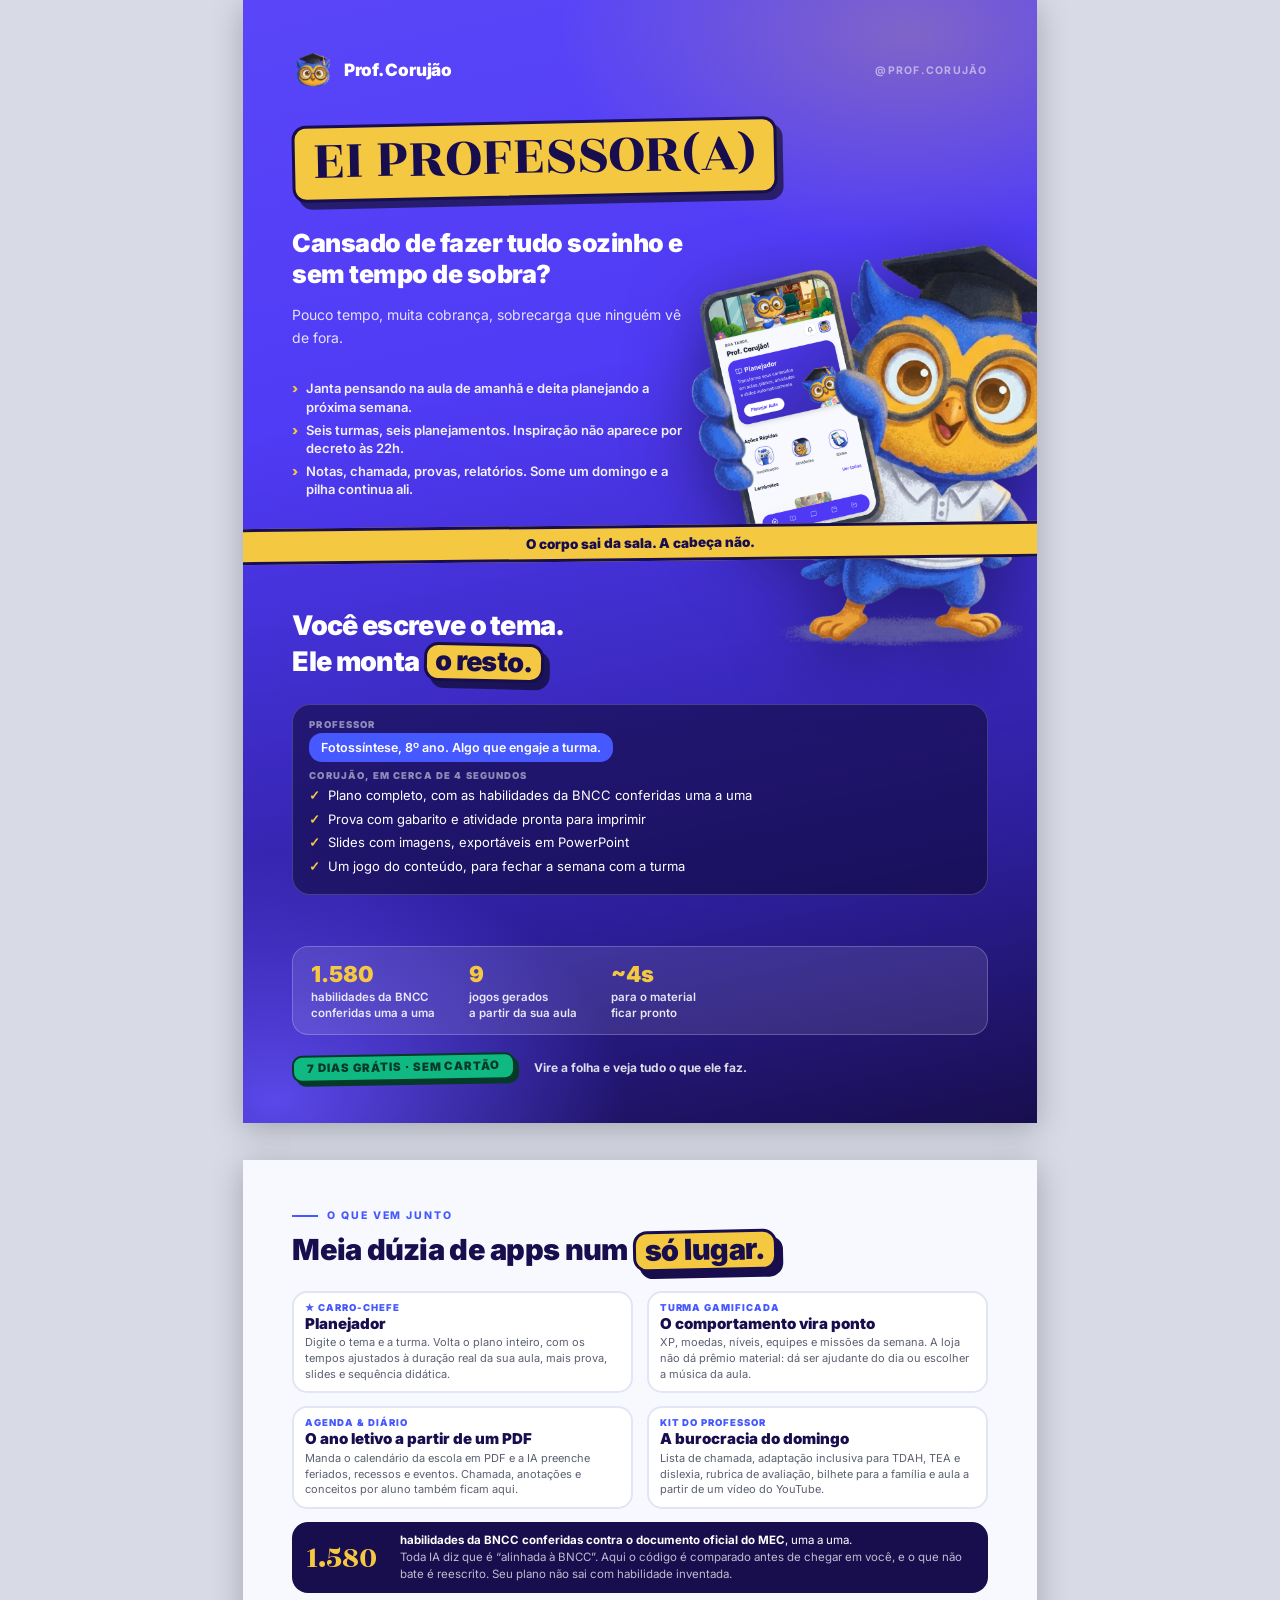
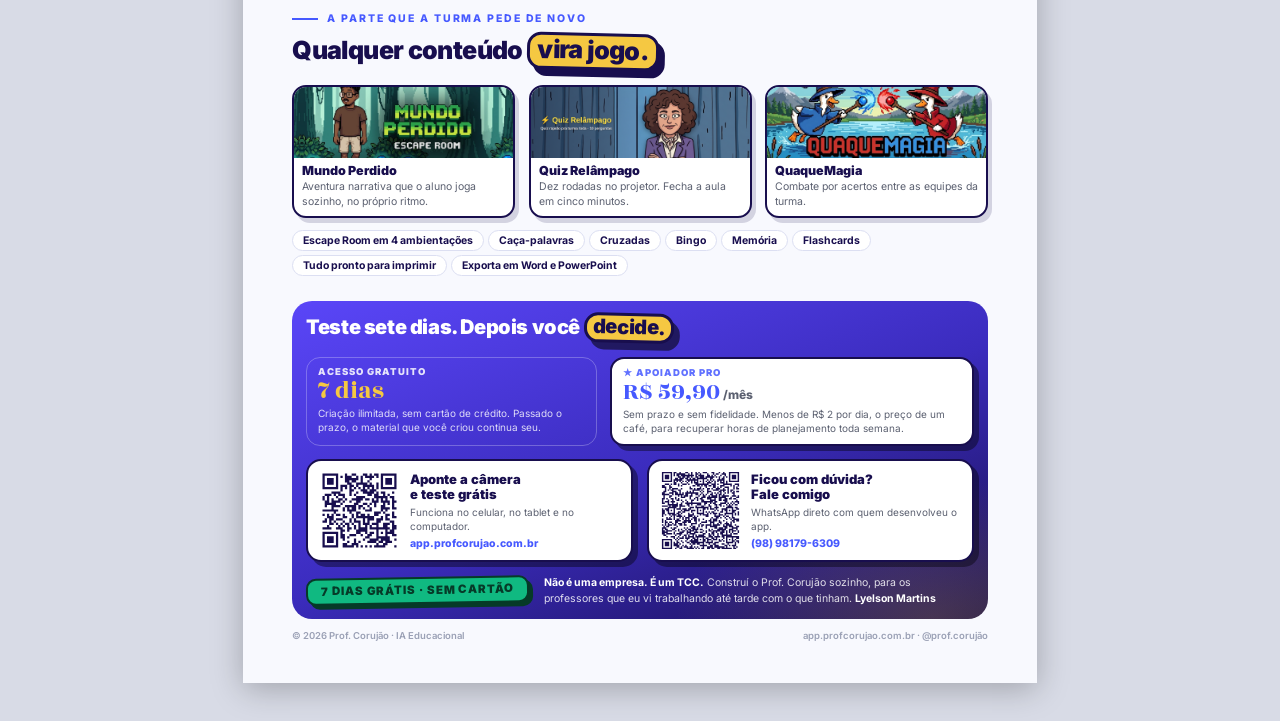
==== commit 950a3735: "Reduz o folder para uma folha A4, frente e verso Seis páginas viravam brochura, não folder de prospe" ====
--- a/folder/folder.html
+++ b/folder/folder.html
@@ -6,25 +6,25 @@
 <link rel="stylesheet" href="fonts/fonts.css">
 <style>
 /* ═══════════════════════════════════════════════════════════
-   FOLDER PROF. CORUJÃO — A4 · 6 páginas · impressão frente/verso
+   FOLDER PROF. CORUJÃO
+   Uma folha A4, frente e verso. Frente = gancho, dor e virada.
+   Verso  = o que faz, prova e oferta com QR code.
    Identidade: base índigo/violeta + adesivos amarelos (borda navy,
    sombra dura sem blur). Nunca emoji de coruja: sempre a logo.png.
    ═══════════════════════════════════════════════════════════ */
 *, *::before, *::after { box-sizing: border-box; margin: 0; padding: 0; }
 
 :root {
-  --violet:      #503bf6;
-  --violet-lt:   #604df6;
-  --violet-pan:  #3d2bc9;
-  --indigo:      #4659ff;
-  --navy:        #180e4e;
-  --yellow:      #f5c842;
-  --green:       #10b981;
-  --green-ink:   #063a28;
-  --lilac:       #eef0ff;
-  --paper:       #f8f9fe;
-  --ink:         #0c1015;
-  --muted:       #5b6070;
+  --violet:    #503bf6;
+  --indigo:    #4659ff;
+  --navy:      #180e4e;
+  --yellow:    #f5c842;
+  --green:     #10b981;
+  --green-ink: #063a28;
+  --lilac:     #eef0ff;
+  --paper:     #f8f9fe;
+  --ink:       #0c1015;
+  --muted:     #5b6070;
 }
 
 @page { size: A4; margin: 0; }
@@ -42,15 +42,14 @@
   position: relative;
   width: 210mm; height: 297mm;
   overflow: hidden;
-  page-break-after: always;
-  break-after: page;
+  page-break-after: always; break-after: page;
   background: var(--paper);
   margin: 0 auto;
 }
 .page:last-child { page-break-after: auto; break-after: auto; }
 @media screen { .page { margin: 0 auto 10mm; box-shadow: 0 6px 30px rgba(0,0,0,.25); } }
 
-.pad { padding: 16mm 15mm; height: 100%; display: flex; flex-direction: column; }
+.pad { padding: 13mm 13mm 11mm; height: 100%; display: flex; flex-direction: column; position: relative; z-index: 2; }
 
 /* ── Adesivo amarelo: o componente assinatura ───────────────── */
 .hl {
@@ -79,611 +78,300 @@
   transform: rotate(-1deg);
 }
 
-/* ── Tipografia ─────────────────────────────────────────────── */
-.display { font-family: 'Rozha One', 'Liberation Serif', serif; font-weight: 400; text-transform: uppercase; letter-spacing: .005em; }
-.serif-it { font-family: 'Instrument Serif', Georgia, serif; font-style: italic; font-weight: 400; }
-
-.eyebrow {
-  font-size: 10.5px; font-weight: 800;
-  letter-spacing: .18em; text-transform: uppercase;
-  color: var(--indigo);
-  display: flex; align-items: center; gap: 9px;
-}
-.eyebrow::before { content: ''; width: 26px; height: 2px; background: currentColor; }
-.eyebrow.light { color: rgba(255,255,255,.8); }
-
-h2.tit {
-  font-size: 36px; font-weight: 900; line-height: 1.12;
-  letter-spacing: -.025em; color: var(--navy);
-  margin: 9px 0 0;
-}
-h2.tit .hl { font-size: 36px; }
-p.lead { font-size: 14.5px; line-height: 1.6; color: var(--muted); }
-p.lead b, p.lead strong { color: var(--navy); font-weight: 800; }
-
-/* ── Capa ───────────────────────────────────────────────────── */
-.cover {
+.display { font-family: 'Rozha One', 'Liberation Serif', serif; font-weight: 400; text-transform: uppercase; }
+.mt-a { margin-top: auto; }
+
+/* ── Cabeçalho de marca ─────────────────────────────────────── */
+.topo { display: flex; align-items: center; justify-content: space-between; }
+.marca { display: flex; align-items: center; gap: 10px; }
+.marca img { width: 42px; height: 42px; object-fit: contain; }
+.marca span { font-weight: 900; font-size: 17px; letter-spacing: -.01em; }
+.handle { font-size: 10.5px; font-weight: 700; letter-spacing: .12em; text-transform: uppercase; opacity: .72; }
+
+/* ══════════════ FRENTE ══════════════ */
+.frente {
   background:
-    radial-gradient(ellipse 150mm 90mm at 82% 4%, rgba(245,200,66,.28) 0%, transparent 62%),
-    radial-gradient(ellipse 140mm 100mm at 8% 96%, rgba(96,77,246,.85) 0%, transparent 60%),
-    linear-gradient(168deg, #5a46f8 0%, #503bf6 38%, #2e1f9e 78%, #180e4e 100%);
+    radial-gradient(ellipse 150mm 90mm at 84% 3%, rgba(245,200,66,.26) 0%, transparent 62%),
+    radial-gradient(ellipse 150mm 105mm at 4% 98%, rgba(96,77,246,.9) 0%, transparent 62%),
+    linear-gradient(168deg, #5a46f8 0%, #503bf6 34%, #2e1f9e 76%, #180e4e 100%);
   color: #fff;
 }
-.cover .pad { padding: 14mm 14mm 12mm; }
-.cover-top { display: flex; align-items: center; justify-content: space-between; }
-.brandmark { display: flex; align-items: center; gap: 10px; }
-.brandmark img { width: 42px; height: 42px; object-fit: contain; }
-.brandmark span { font-weight: 900; font-size: 17px; letter-spacing: -.01em; }
-.handle { font-size: 11px; font-weight: 700; letter-spacing: .12em; text-transform: uppercase; color: rgba(255,255,255,.72); }
-
-.cover-head { margin-top: 11mm; }
-.cover-head .l1 { font-size: 62px; line-height: 1; }
-.cover-head .l2 { font-size: 27px; font-weight: 900; line-height: 1.24; letter-spacing: -.02em; margin-top: 9mm; max-width: 118mm; }
-.cover-head .l3 { font-size: 15px; line-height: 1.62; color: rgba(255,255,255,.84); margin-top: 5mm; max-width: 110mm; }
-
-.cover-owl {
-  position: absolute; right: -14mm; bottom: 40mm;
-  width: 126mm; z-index: 1;
-  filter: drop-shadow(0 16px 34px rgba(10,6,40,.55));
-}
-.cover-bottom { margin-top: auto; position: relative; z-index: 2; }
-.cover-strip {
-  background: rgba(255,255,255,.1);
-  border: 1.5px solid rgba(255,255,255,.22);
-  border-radius: 16px;
-  padding: 11px 16px;
-  display: flex; gap: 7mm;
-  max-width: 122mm;
-}
-.cover-strip div { font-size: 11.5px; line-height: 1.4; color: rgba(255,255,255,.9); font-weight: 600; }
-.cover-strip b { display: block; font-size: 19px; font-weight: 900; color: var(--yellow); }
-.cover-foot { margin-top: 6mm; display: flex; align-items: center; gap: 5mm; flex-wrap: wrap; }
-.cover-foot p { font-size: 12px; color: rgba(255,255,255,.8); font-weight: 600; }
-
-/* ── Fita atravessando a página ─────────────────────────────── */
+.frente .handle { color: rgba(255,255,255,.72); }
+
+.gancho { margin-top: 8mm; }
+.gancho .l1 { font-size: 58px; line-height: 1; }
+.gancho .l2 { font-size: 25px; font-weight: 900; line-height: 1.22; letter-spacing: -.02em; margin-top: 8mm; max-width: 112mm; }
+.gancho .l3 { font-size: 14px; line-height: 1.6; color: rgba(255,255,255,.85); margin-top: 4mm; max-width: 105mm; }
+
+.coruja {
+  position: absolute; right: -16mm; top: 62mm;
+  width: 112mm; z-index: 1;
+  filter: drop-shadow(0 16px 34px rgba(10,6,40,.5));
+}
+
+.dores { margin-top: 8mm; display: flex; flex-direction: column; gap: 5px; max-width: 104mm; }
+.dores div { font-size: 13px; line-height: 1.4; font-weight: 600; color: rgba(255,255,255,.93); display: flex; gap: 8px; }
+.dores i { font-style: normal; color: var(--yellow); font-weight: 900; }
+
 .fita {
   background: var(--yellow); color: var(--navy);
   border-top: 3px solid var(--navy); border-bottom: 3px solid var(--navy);
   transform: rotate(-.6deg);
-  width: 118%; margin-left: -9%;
+  width: 124%; margin-left: -12%;
   padding: 7px 0; text-align: center;
-  font-size: 13px; font-weight: 900; letter-spacing: .02em;
-}
-
-/* ── Cartões ────────────────────────────────────────────────── */
-.card {
-  background: #fff; border: 2px solid #e2e5f5;
-  border-radius: 16px; padding: 11px 13px;
-}
-.card.navy { background: var(--navy); border-color: var(--navy); color: #fff; }
-
-.dor-list { display: grid; grid-template-columns: 1fr 1fr; gap: 4mm; margin-top: 6mm; }
-.dor {
-  background: #fff; border: 2px solid #e6e3f5; border-left: 5px solid var(--violet);
-  border-radius: 14px; padding: 10px 12px;
-}
-.dor b { display: block; font-size: 14px; font-weight: 900; color: var(--navy); margin-bottom: 2px; }
-.dor span { font-size: 12px; line-height: 1.48; color: var(--muted); }
-
-/* ── Chat mock ──────────────────────────────────────────────── */
-.chat { background: var(--navy); border-radius: 20px; padding: 14px; color: #fff; }
-.msg { display: flex; gap: 9px; margin-bottom: 9px; }
-.msg .who { font-size: 10px; font-weight: 800; letter-spacing: .1em; text-transform: uppercase; color: rgba(255,255,255,.5); width: 20mm; padding-top: 3px; flex-shrink: 0; }
-.bubble { background: rgba(255,255,255,.12); border-radius: 14px; padding: 8px 12px; font-size: 12.5px; line-height: 1.45; }
-.bubble.me { background: var(--indigo); }
-.chk { display: flex; gap: 7px; align-items: flex-start; font-size: 12.5px; line-height: 1.4; margin: 4px 0; }
-.chk i { color: var(--yellow); font-style: normal; font-weight: 900; }
-
-.steps { display: grid; grid-template-columns: repeat(3, 1fr); gap: 4mm; }
-.step { background: var(--lilac); border-radius: 14px; padding: 11px 12px; border: 2px solid #dfe3ff; }
-.step .n { font-family: 'Rozha One', serif; font-size: 26px; color: var(--indigo); line-height: 1; }
-.step b { display: block; font-size: 13px; color: var(--navy); margin: 4px 0 2px; }
-.step span { font-size: 11.5px; line-height: 1.45; color: var(--muted); }
-
-/* ── Funcionalidades ────────────────────────────────────────── */
-.feats { display: grid; grid-template-columns: 1fr 1fr; gap: 4mm; }
-.feat { background: #fff; border: 2px solid #e2e5f5; border-radius: 16px; padding: 11px 13px; }
-.feat .tag { font-size: 10px; font-weight: 900; letter-spacing: .1em; text-transform: uppercase; color: var(--indigo); }
-.feat b { display: block; font-size: 15px; font-weight: 900; color: var(--navy); margin: 3px 0 4px; line-height: 1.2; }
-.feat p { font-size: 11.5px; line-height: 1.5; color: var(--muted); }
-.feat ul { list-style: none; margin-top: 5px; }
-.feat li { font-size: 11.5px; line-height: 1.42; color: var(--navy); padding-left: 14px; position: relative; margin-bottom: 2px; }
-.feat li::before { content: '✓'; position: absolute; left: 0; color: var(--indigo); font-weight: 900; }
-
-.pills { display: flex; flex-wrap: wrap; gap: 5px; }
-.pill {
-  font-size: 11px; font-weight: 700; color: var(--navy);
-  background: #fff; border: 1.5px solid #dcdff2;
-  border-radius: 999px; padding: 4px 11px;
-}
-.pill.on-dark { background: rgba(255,255,255,.12); border-color: rgba(255,255,255,.2); color: #fff; }
-
-.stats { display: grid; grid-template-columns: repeat(4, 1fr); gap: 3mm; }
-.stat { text-align: center; background: #fff; border: 2px solid #e2e5f5; border-radius: 14px; padding: 9px 4px; }
-.stat b { display: block; font-family: 'Rozha One', serif; font-size: 25px; color: var(--indigo); line-height: 1.05; white-space: nowrap; }
-.stat span { font-size: 10px; font-weight: 700; color: var(--muted); line-height: 1.25; display: block; margin-top: 2px; }
-
-/* ── Jogos ──────────────────────────────────────────────────── */
-.games { display: grid; grid-template-columns: repeat(3, 1fr); gap: 4mm; }
-.game { border: 2px solid var(--navy); border-radius: 16px; overflow: hidden; background: #fff; box-shadow: 4px 5px 0 rgba(24,14,78,.16); }
-.game img { width: 100%; height: 26mm; object-fit: cover; display: block; }
-.game .txt { padding: 8px 10px 10px; }
-.game b { display: block; font-size: 13.5px; font-weight: 900; color: var(--navy); }
-.game span { font-size: 11px; line-height: 1.42; color: var(--muted); display: block; margin-top: 3px; }
-
-.kit { display: grid; grid-template-columns: repeat(4, 1fr); gap: 3mm; }
-.kit div { background: var(--lilac); border-radius: 12px; padding: 8px 9px; border: 1.5px solid #dfe3ff; }
-.kit b { display: block; font-size: 11.5px; font-weight: 900; color: var(--navy); line-height: 1.2; }
-.kit span { font-size: 10px; line-height: 1.35; color: var(--muted); display: block; margin-top: 2px; }
-
-/* ── Planos / CTA ───────────────────────────────────────────── */
-.back {
+  font-size: 13.5px; font-weight: 900;
+}
+
+.virada { margin-top: 13mm; }
+.virada h2 { font-size: 27px; font-weight: 900; line-height: 1.2; letter-spacing: -.025em; }
+.virada h2 .hl { font-size: 27px; }
+.chat { background: rgba(13,8,50,.55); border: 1.5px solid rgba(255,255,255,.18); border-radius: 18px; padding: 14px 16px; margin-top: 6mm; }
+.chat .quem { font-size: 9.5px; font-weight: 900; letter-spacing: .12em; text-transform: uppercase; color: rgba(255,255,255,.5); }
+.chat .fala { background: var(--indigo); border-radius: 13px; padding: 7px 12px; font-size: 12.5px; font-weight: 600; display: inline-block; margin: 3px 0 8px; }
+.chk { display: flex; gap: 8px; font-size: 13px; line-height: 1.5; margin: 4px 0; }
+.chk i { font-style: normal; color: var(--yellow); font-weight: 900; }
+
+.numeros { display: flex; gap: 9mm; background: rgba(255,255,255,.1); border: 1.5px solid rgba(255,255,255,.22); border-radius: 16px; padding: 13px 18px; }
+.numeros div { font-size: 11.5px; line-height: 1.35; font-weight: 600; color: rgba(255,255,255,.88); }
+.numeros b { display: block; font-size: 22px; font-weight: 900; color: var(--yellow); }
+
+.rodape-frente { display: flex; align-items: center; gap: 5mm; margin-top: 5mm; }
+.rodape-frente p { font-size: 12px; font-weight: 700; color: rgba(255,255,255,.85); }
+
+/* ══════════════ VERSO ══════════════ */
+.eyebrow { font-size: 10.5px; font-weight: 800; letter-spacing: .18em; text-transform: uppercase; color: var(--indigo); display: flex; align-items: center; gap: 9px; }
+.eyebrow::before { content: ''; width: 26px; height: 2px; background: currentColor; }
+h2.tit { font-size: 29px; font-weight: 900; line-height: 1.14; letter-spacing: -.025em; color: var(--navy); margin-top: 8px; }
+h2.tit .hl { font-size: 29px; }
+p.lead { font-size: 13.5px; line-height: 1.58; color: var(--muted); }
+p.lead b { color: var(--navy); font-weight: 800; }
+
+.grade { display: grid; grid-template-columns: 1fr 1fr; gap: 3.5mm; margin-top: 5mm; }
+.item { background: #fff; border: 2px solid #e2e5f5; border-radius: 15px; padding: 9px 11px; }
+.item .tag { font-size: 9.5px; font-weight: 900; letter-spacing: .1em; text-transform: uppercase; color: var(--indigo); }
+.item b { display: block; font-size: 15px; font-weight: 900; color: var(--navy); margin: 2px 0 3px; line-height: 1.18; }
+.item p { font-size: 11px; line-height: 1.42; color: var(--muted); }
+
+.bncc { background: var(--navy); color: #fff; border-radius: 16px; padding: 10px 14px; margin-top: 3.5mm; display: flex; align-items: center; gap: 6mm; }
+.bncc .n { font-family: 'Rozha One', serif; font-size: 32px; color: var(--yellow); line-height: 1; }
+.bncc p { font-size: 11.5px; line-height: 1.48; }
+.bncc p span { color: rgba(255,255,255,.72); }
+
+.jogos { display: grid; grid-template-columns: repeat(3, 1fr); gap: 3.5mm; margin-top: 4mm; }
+.jogo { border: 2.5px solid var(--navy); border-radius: 14px; overflow: hidden; background: #fff; box-shadow: 4px 5px 0 rgba(24,14,78,.16); }
+.jogo img { width: 100%; height: 19mm; object-fit: cover; display: block; }
+.jogo .t { padding: 5px 8px 7px; }
+.jogo b { display: block; font-size: 12.5px; font-weight: 900; color: var(--navy); }
+.jogo span { font-size: 10.5px; line-height: 1.38; color: var(--muted); display: block; margin-top: 2px; }
+
+.pills { display: flex; flex-wrap: wrap; gap: 4px; margin-top: 3mm; }
+.pill { font-size: 10.5px; font-weight: 700; color: var(--navy); background: #fff; border: 1.5px solid #dcdff2; border-radius: 999px; padding: 3px 10px; }
+
+/* ── Bloco de oferta ────────────────────────────────────────── */
+.oferta {
   background:
-    radial-gradient(ellipse 130mm 80mm at 90% 92%, rgba(245,200,66,.2) 0%, transparent 60%),
-    linear-gradient(162deg, #5a46f8 0%, #4030c9 46%, #180e4e 100%);
-  color: #fff;
-}
-.planos { display: grid; grid-template-columns: 1fr 1.15fr; gap: 5mm; }
-.plano { background: rgba(255,255,255,.1); border: 2px solid rgba(255,255,255,.22); border-radius: 18px; padding: 13px 15px; }
-.plano.pro { background: #fff; border: 3px solid var(--navy); box-shadow: 6px 7px 0 rgba(0,0,0,.45); color: var(--navy); }
-.plano .nome { font-size: 12px; font-weight: 900; letter-spacing: .1em; text-transform: uppercase; opacity: .85; }
-.plano .preco { font-family: 'Rozha One', serif; font-size: 34px; line-height: 1.1; margin: 3px 0 1px; }
-.plano.pro .preco { color: var(--indigo); }
-.plano .sub { font-size: 11px; opacity: .8; margin-bottom: 7px; }
-.plano ul { list-style: none; }
-.plano li { font-size: 11.5px; line-height: 1.45; padding-left: 15px; position: relative; margin-bottom: 3px; }
-.plano li::before { content: '✓'; position: absolute; left: 0; font-weight: 900; color: var(--yellow); }
-.plano.pro li::before { color: var(--green); }
-
-.qrs { display: grid; grid-template-columns: 1fr 1fr; gap: 5mm; }
-.qr { background: #fff; border: 3px solid var(--navy); border-radius: 18px; padding: 10px 12px; display: flex; gap: 10px; align-items: center; box-shadow: 6px 7px 0 rgba(0,0,0,.45); }
-.qr img { width: 27mm; height: 27mm; }
-.qr b { display: block; font-size: 14px; font-weight: 900; color: var(--navy); line-height: 1.15; }
-.qr span { font-size: 10.5px; line-height: 1.4; color: var(--muted); display: block; margin-top: 4px; }
-.qr .url { font-size: 10.5px; font-weight: 800; color: var(--indigo); margin-top: 5px; display: block; word-break: break-all; }
-
-.autor { display: flex; gap: 5mm; align-items: center; }
-.autor img { width: 26mm; border-radius: 14px; border: 2.5px solid rgba(255,255,255,.3); }
-.autor p { font-size: 12px; line-height: 1.55; color: rgba(255,255,255,.88); }
-.autor p b { color: #fff; }
-
-.foot { display: flex; justify-content: space-between; align-items: center; font-size: 10.5px; color: rgba(255,255,255,.6); font-weight: 600; }
-.foot.dark-ink { color: #9aa0b5; }
-
-.mt-a { margin-top: auto; }
-.imgbox { border: 3px solid var(--navy); border-radius: 18px; overflow: hidden; box-shadow: 6px 7px 0 rgba(24,14,78,.18); background: #fff; }
-.imgbox img { display: block; width: 100%; }
-.imgbox img.crop { height: 84mm; object-fit: cover; object-position: 50% 56%; }
-.imgbox img.crop-sq { height: 47mm; object-fit: cover; object-position: 50% 50%; }
-
-/* unidade em Inter: o 's' da Rozha One parece um 8 */
-.stat b .un { display: inline; margin-left: 2px; font-family: 'Inter', sans-serif; font-size: 15px; font-weight: 900; letter-spacing: -.02em; }
-
-/* lista de argumentos na capa */
-.cover-mid { margin-top: 9mm; display: flex; flex-direction: column; gap: 7px; max-width: 96mm; position: relative; z-index: 2; }
-.cover-mid div { display: flex; gap: 9px; align-items: flex-start; font-size: 13px; line-height: 1.45; color: rgba(255,255,255,.93); font-weight: 600; }
-.cover-mid i { color: var(--yellow); font-style: normal; font-weight: 900; }
-
-/* mock da conferencia da BNCC */
-.bncc { background: #fff; border: 2px solid #e2e5f5; border-radius: 16px; padding: 11px 13px; margin-top: 5mm; }
-.bncc .cab { font-size: 10px; font-weight: 900; letter-spacing: .1em; text-transform: uppercase; color: var(--muted); margin-bottom: 6px; }
-.bncc .lin { display: flex; align-items: center; gap: 9px; padding: 4px 0; border-top: 1px solid #eef0f8; font-size: 11.5px; }
-.bncc .lin b { font-family: 'Inter'; font-weight: 900; color: var(--navy); width: 22mm; flex-shrink: 0; }
-.bncc .lin span { color: var(--muted); flex: 1; }
-.bncc .lin em { font-style: normal; font-size: 10px; font-weight: 900; letter-spacing: .06em; text-transform: uppercase; padding: 2px 8px; border-radius: 999px; }
-.bncc .ok em { background: #d7f7ea; color: #05715016; color: #057150; }
-.bncc .bad em { background: #ffe0e0; color: #b91c1c; }
-.bncc .bad b, .bncc .bad span { color: #b91c1c; text-decoration: line-through; }
-.bncc .fix { margin-top: 7px; background: var(--lilac); border-radius: 10px; padding: 6px 10px; font-size: 11px; font-weight: 700; color: var(--indigo); }
-
-/* placar de equipes */
-.placar { background: var(--navy); border-radius: 18px; padding: 12px 15px; color: #fff; }
-.placar .cab { display: flex; justify-content: space-between; align-items: baseline; margin-bottom: 7px; }
-.placar .cab b { font-size: 13px; font-weight: 900; }
-.placar .cab span { font-size: 10.5px; color: rgba(255,255,255,.6); }
-.placar .eq { display: flex; align-items: center; gap: 9px; font-size: 12px; padding: 4px 0; border-top: 1px solid rgba(255,255,255,.12); }
-.placar .eq i { font-style: normal; color: var(--yellow); font-weight: 900; width: 12px; }
-.placar .eq span { flex: 1; font-weight: 700; }
-.placar .eq em { font-style: normal; font-weight: 900; color: var(--yellow); }
-
-/* passos do CTA final */
-.passos { display: grid; grid-template-columns: repeat(3, 1fr); gap: 4mm; margin-top: 5mm; }
-.passos div { border: 1.5px solid rgba(255,255,255,.24); border-radius: 12px; padding: 8px 11px; font-size: 11.5px; line-height: 1.4; color: rgba(255,255,255,.9); }
-.passos b { display: block; color: var(--yellow); font-size: 11px; font-weight: 900; letter-spacing: .1em; text-transform: uppercase; margin-bottom: 2px; }
+    radial-gradient(ellipse 110mm 60mm at 92% 100%, rgba(245,200,66,.2) 0%, transparent 62%),
+    linear-gradient(160deg, #5a46f8 0%, #3b2cbe 52%, #180e4e 100%);
+  color: #fff; border-radius: 20px; padding: 12px 14px 13px;
+}
+.oferta h3 { font-size: 20px; font-weight: 900; line-height: 1.18; letter-spacing: -.02em; }
+.oferta h3 .hl { font-size: 20px; }
+.precos { display: grid; grid-template-columns: 1fr 1.25fr; gap: 3.5mm; margin-top: 3.5mm; }
+.preco { border: 1.5px solid rgba(255,255,255,.26); border-radius: 14px; padding: 8px 11px; }
+.preco.pro { background: #fff; color: var(--navy); border: 2.5px solid var(--navy); box-shadow: 5px 5px 0 rgba(0,0,0,.4); }
+.preco .nome { font-size: 9.5px; font-weight: 900; letter-spacing: .1em; text-transform: uppercase; opacity: .85; }
+.preco .pr { font-family: 'Rozha One', serif; font-size: 25px; line-height: 1.15; color: var(--yellow); }
+.preco.pro .pr { color: var(--indigo); }
+.preco .pr small { font-family: 'Inter', sans-serif; font-size: 12px; font-weight: 800; color: var(--muted); }
+.preco .sub { font-size: 10px; line-height: 1.38; opacity: .82; margin-top: 2px; }
+.preco.pro .sub { color: var(--muted); opacity: 1; }
+
+.contatos { display: grid; grid-template-columns: 1fr 1fr; gap: 3.5mm; margin-top: 3.5mm; }
+.qr { background: #fff; border: 2.5px solid var(--navy); border-radius: 15px; padding: 8px 10px; display: flex; gap: 9px; align-items: center; box-shadow: 5px 5px 0 rgba(0,0,0,.4); }
+.qr img { width: 22mm; height: 22mm; }
+.qr b { display: block; font-size: 13px; font-weight: 900; color: var(--navy); line-height: 1.15; }
+.qr span { display: block; font-size: 10px; line-height: 1.4; color: var(--muted); margin-top: 3px; }
+.qr .url { font-size: 10.5px; font-weight: 800; color: var(--indigo); margin-top: 4px; }
+
+.assina { display: flex; align-items: center; gap: 4mm; margin-top: 3.5mm; }
+.assina p { font-size: 10.5px; line-height: 1.45; color: rgba(255,255,255,.85); }
+.assina p b { color: #fff; }
+
+.rodape { display: flex; justify-content: space-between; align-items: center; font-size: 9.5px; color: #9aa0b5; font-weight: 600; margin-top: 3mm; }
 </style>
 </head>
 <body>
 
-<!-- ══════════════ PÁGINA 1 · CAPA ══════════════ -->
-<section class="page cover">
-  <img src="../illu-01.png" alt="" class="cover-owl">
+<!-- ══════════════════ FRENTE ══════════════════ -->
+<section class="page frente">
+  <img src="../illu-01.png" alt="" class="coruja">
   <div class="pad">
-    <div class="cover-top">
-      <div class="brandmark"><img src="../logo.png" alt=""><span>Prof. Corujão</span></div>
+    <div class="topo">
+      <div class="marca"><img src="../logo.png" alt=""><span>Prof. Corujão</span></div>
       <div class="handle">@prof.corujão</div>
     </div>
 
-    <div class="cover-head">
+    <div class="gancho">
       <div class="l1"><span class="display hl on-dark">Ei Professor(a)</span></div>
       <div class="l2">Cansado de fazer tudo sozinho e sem tempo de sobra?</div>
       <div class="l3">Pouco tempo, muita cobrança, sobrecarga que ninguém vê de fora.</div>
     </div>
 
-    <div class="cover-mid">
-      <div><i>✓</i><span>Você escreve o tema em uma linha. Volta o plano, a prova, os slides e o jogo.</span></div>
-      <div><i>✓</i><span>Cada habilidade da BNCC é conferida contra o documento oficial do MEC.</span></div>
-      <div><i>✓</i><span>Sai pronto para imprimir, ou exportado em Word e PowerPoint.</span></div>
-    </div>
-
-    <div class="cover-bottom">
-      <div class="cover-strip">
+    <div class="dores">
+      <div><i>›</i><span>Janta pensando na aula de amanhã e deita planejando a próxima semana.</span></div>
+      <div><i>›</i><span>Seis turmas, seis planejamentos. Inspiração não aparece por decreto às 22h.</span></div>
+      <div><i>›</i><span>Notas, chamada, provas, relatórios. Some um domingo e a pilha continua ali.</span></div>
+    </div>
+
+    <div style="margin-top:7mm">
+      <div class="fita">O corpo sai da sala. A cabeça não.</div>
+    </div>
+
+    <div class="virada">
+      <h2>Você escreve o tema.<br>Ele monta <span class="hl on-dark tr">o resto.</span></h2>
+      <div class="chat">
+        <div class="quem">Professor</div>
+        <div class="fala">Fotossíntese, 8º ano. Algo que engaje a turma.</div>
+        <div class="quem">Corujão, em cerca de 4 segundos</div>
+        <div style="margin-top:5px">
+          <div class="chk"><i>✓</i><span>Plano completo, com as habilidades da BNCC conferidas uma a uma</span></div>
+          <div class="chk"><i>✓</i><span>Prova com gabarito e atividade pronta para imprimir</span></div>
+          <div class="chk"><i>✓</i><span>Slides com imagens, exportáveis em PowerPoint</span></div>
+          <div class="chk"><i>✓</i><span>Um jogo do conteúdo, para fechar a semana com a turma</span></div>
+        </div>
+      </div>
+    </div>
+
+    <div class="mt-a" style="padding-top:6mm">
+      <div class="numeros">
         <div><b>1.580</b>habilidades da BNCC<br>conferidas uma a uma</div>
         <div><b>9</b>jogos gerados<br>a partir da sua aula</div>
-        <div><b>~4s</b>para o plano<br>ficar pronto</div>
-      </div>
-      <div class="cover-foot">
+        <div><b>~4s</b>para o material<br>ficar pronto</div>
+      </div>
+      <div class="rodape-frente">
         <span class="selo">7 dias grátis · sem cartão</span>
-        <p>O assistente de IA feito por professor, para professor.</p>
+        <p>Vire a folha e veja tudo o que ele faz.</p>
       </div>
     </div>
   </div>
 </section>
 
-<!-- ══════════════ PÁGINA 2 · A DOR ══════════════ -->
+<!-- ══════════════════ VERSO ══════════════════ -->
 <section class="page">
   <div class="pad">
-    <div class="eyebrow">01 · A realidade da sala de aula</div>
-    <h2 class="tit">Isso soa <span class="hl">familiar?</span></h2>
-    <p class="lead" style="margin-top:5mm;max-width:150mm">
-      Você sai da escola e o trabalho vem junto. Janta pensando na aula de amanhã,
-      deita planejando a próxima semana, acorda já devendo. <b>O corpo sai da sala, a cabeça não.</b>
-    </p>
-
-    <div class="dor-list">
-      <div class="dor"><b>A mente não desliga</b><span>Dormir pensando no conteúdo da próxima aula. Acordar de madrugada lembrando do que faltou.</span></div>
-      <div class="dor"><b>O trabalho vai junto</b><span>Você fecha a porta da escola, mas o planejamento senta no sofá com você.</span></div>
-      <div class="dor"><b>A pilha que nunca zera</b><span>Notas, chamada, provas, relatórios. Some um domingo inteiro e a pilha continua ali.</span></div>
-      <div class="dor"><b>Criar do zero, todo dia</b><span>Seis turmas, seis planejamentos. Inspiração não aparece por decreto às 22h.</span></div>
-      <div class="dor" style="grid-column:1 / -1"><b>E a vontade de sair</b><span>Bons professores desistindo da sala nos primeiros meses, cansados antes mesmo de começar. Não é falta de vocação: é falta de ferramenta.</span></div>
-    </div>
-
-    <div class="imgbox" style="margin-top:6mm">
-      <img src="../illu-02.png" class="crop" alt="Professor cercado de provas para corrigir">
-    </div>
-
-    <div class="mt-a" style="padding-top:6mm">
-      <div class="fita">Não é falta de vontade. É que ninguém dá conta de fazer tudo sozinho.</div>
+    <div class="eyebrow">O que vem junto</div>
+    <h2 class="tit">Meia dúzia de apps num <span class="hl">só lugar.</span></h2>
+
+    <div class="grade">
+      <div class="item">
+        <div class="tag">★ Carro-chefe</div>
+        <b>Planejador</b>
+        <p>Digite o tema e a turma. Volta o plano inteiro, com os tempos ajustados à duração real da sua aula, mais prova, slides e sequência didática.</p>
+      </div>
+      <div class="item">
+        <div class="tag">Turma gamificada</div>
+        <b>O comportamento vira ponto</b>
+        <p>XP, moedas, níveis, equipes e missões da semana. A loja não dá prêmio material: dá ser ajudante do dia ou escolher a música da aula.</p>
+      </div>
+      <div class="item">
+        <div class="tag">Agenda &amp; diário</div>
+        <b>O ano letivo a partir de um PDF</b>
+        <p>Manda o calendário da escola em PDF e a IA preenche feriados, recessos e eventos. Chamada, anotações e conceitos por aluno também ficam aqui.</p>
+      </div>
+      <div class="item">
+        <div class="tag">Kit do Professor</div>
+        <b>A burocracia do domingo</b>
+        <p>Lista de chamada, adaptação inclusiva para TDAH, TEA e dislexia, rubrica de avaliação, bilhete para a família e aula a partir de um vídeo do YouTube.</p>
+      </div>
+    </div>
+
+    <div class="bncc">
+      <div class="n">1.580</div>
+      <p>
+        <b>habilidades da BNCC conferidas contra o documento oficial do MEC</b>, uma a uma.<br>
+        <span>Toda IA diz que é “alinhada à BNCC”. Aqui o código é comparado antes de chegar em você, e o que não bate é reescrito. Seu plano não sai com habilidade inventada.</span>
+      </p>
+    </div>
+
+    <div style="margin-top:5mm">
+      <div class="eyebrow">A parte que a turma pede de novo</div>
+      <h2 class="tit" style="font-size:25px">Qualquer conteúdo <span class="hl tr" style="font-size:25px">vira jogo.</span></h2>
+    </div>
+
+    <div class="jogos">
+      <div class="jogo">
+        <img src="../illu-mundo-perdido.jpg" alt="Mundo Perdido">
+        <div class="t"><b>Mundo Perdido</b><span>Aventura narrativa que o aluno joga sozinho, no próprio ritmo.</span></div>
+      </div>
+      <div class="jogo">
+        <img src="../illu-quiz-relampago.png" alt="Quiz Relâmpago">
+        <div class="t"><b>Quiz Relâmpago</b><span>Dez rodadas no projetor. Fecha a aula em cinco minutos.</span></div>
+      </div>
+      <div class="jogo">
+        <img src="../illu-batalha.jpg" alt="QuaqueMagia">
+        <div class="t"><b>QuaqueMagia</b><span>Combate por acertos entre as equipes da turma.</span></div>
+      </div>
+    </div>
+
+    <div class="pills">
+      <span class="pill">Escape Room em 4 ambientações</span><span class="pill">Caça-palavras</span>
+      <span class="pill">Cruzadas</span><span class="pill">Bingo</span><span class="pill">Memória</span>
+      <span class="pill">Flashcards</span><span class="pill">Tudo pronto para imprimir</span>
+      <span class="pill">Exporta em Word e PowerPoint</span>
+    </div>
+
+    <div class="mt-a" style="padding-top:5mm">
+      <div class="oferta">
+        <h3>Teste sete dias. Depois você <span class="hl on-dark tr">decide.</span></h3>
+
+        <div class="precos">
+          <div class="preco">
+            <div class="nome">Acesso gratuito</div>
+            <div class="pr">7 dias</div>
+            <div class="sub">Criação ilimitada, sem cartão de crédito. Passado o prazo, o material que você criou continua seu.</div>
+          </div>
+          <div class="preco pro">
+            <div class="nome" style="color:var(--indigo)">★ Apoiador Pro</div>
+            <div class="pr">R$ 59,90<small> /mês</small></div>
+            <div class="sub">Sem prazo e sem fidelidade. Menos de R$ 2 por dia, o preço de um café, para recuperar horas de planejamento toda semana.</div>
+          </div>
+        </div>
+
+        <div class="contatos">
+          <div class="qr">
+            <img src="assets/qr-app.svg" alt="QR code para testar grátis">
+            <div>
+              <b>Aponte a câmera<br>e teste grátis</b>
+              <span>Funciona no celular, no tablet e no computador.</span>
+              <div class="url">app.profcorujao.com.br</div>
+            </div>
+          </div>
+          <div class="qr">
+            <img src="assets/qr-whats.svg" alt="QR code do WhatsApp">
+            <div>
+              <b>Ficou com dúvida?<br>Fale comigo</b>
+              <span>WhatsApp direto com quem desenvolveu o app.</span>
+              <div class="url">(98) 98179-6309</div>
+            </div>
+          </div>
+        </div>
+
+        <div class="assina">
+          <span class="selo">7 dias grátis · sem cartão</span>
+          <p>
+            <b>Não é uma empresa. É um TCC.</b> Construí o Prof. Corujão sozinho, para os professores
+            que eu vi trabalhando até tarde com o que tinham. <b>Lyelson Martins</b>
+          </p>
+        </div>
+      </div>
+
+      <div class="rodape">
+        <span>© 2026 Prof. Corujão · IA Educacional</span>
+        <span>app.profcorujao.com.br · @prof.corujão</span>
+      </div>
     </div>
   </div>
 </section>
 
-<!-- ══════════════ PÁGINA 3 · A VIRADA ══════════════ -->
-<section class="page">
-  <div class="pad">
-    <div class="eyebrow">02 · A virada</div>
-    <h2 class="tit">Você escreve o tema.<br>Ele monta <span class="hl tr">o resto.</span></h2>
-    <p class="lead" style="margin-top:5mm;max-width:152mm">
-      Digite o tema antes de sair da escola. O Corujão estrutura e monta enquanto você vai
-      para casa, e avisa quando termina. <b>Quando você senta para jantar, a aula já existe.</b>
-    </p>
-
-    <div class="chat" style="margin-top:6mm">
-      <div class="msg">
-        <div class="who">Professor</div>
-        <div class="bubble me">Fotossíntese, 8º ano. Algo que engaje a turma.</div>
-      </div>
-      <div class="msg">
-        <div class="who">Corujão</div>
-        <div class="bubble" style="flex:1">
-          <div class="chk"><i>✓</i><span>Plano completo com as habilidades da BNCC conferidas uma a uma</span></div>
-          <div class="chk"><i>✓</i><span>Atividade impressa, pronta para distribuir na aula seguinte</span></div>
-          <div class="chk"><i>✓</i><span>Slides com imagens e design automático, exportáveis em PowerPoint</span></div>
-          <div class="chk"><i>✓</i><span>Quiz Relâmpago para fechar a semana com a turma no projetor</span></div>
-        </div>
-      </div>
-    </div>
-
-    <div style="text-align:center;margin:7mm 0 6mm">
-      <span class="hl" style="font-size:23px;font-weight:900">Pronto antes de você chegar em casa</span>
-    </div>
-
-    <div class="eyebrow" style="margin-bottom:4mm">03 · Por que confiar no que sai</div>
-    <h2 class="tit" style="font-size:27px;margin-bottom:4mm">
-      Toda IA diz que é “alinhada à BNCC”.<br>Aqui a habilidade é <span class="hl tr" style="font-size:27px">conferida.</span>
-    </h2>
-    <div class="steps">
-      <div class="step">
-        <div class="n">1</div><b>Identifica a turma</b>
-        <span>Pelo nome e nível, descobre etapa, ano e disciplina. Entende 9º B, 3º A, 2ª série, Maternal II.</span>
-      </div>
-      <div class="step">
-        <div class="n">2</div><b>Injeta as habilidades reais</b>
-        <span>Seleciona as aprendizagens oficiais mais próximas do tema, em vez de deixar a IA adivinhar.</span>
-      </div>
-      <div class="step">
-        <div class="n">3</div><b>Confere e reescreve</b>
-        <span>Compara cada código com o dataset do MEC. Se algum não bate, a seção sai reescrita com os certos.</span>
-      </div>
-    </div>
-
-    <div class="bncc">
-      <div class="cab">Conferindo habilidades · Ciências · 7º ano · Fotossíntese</div>
-      <div class="lin ok"><b>EF07CI01</b><span>Discutir a ocorrência de distúrbios nutricionais</span><em>conferido</em></div>
-      <div class="lin ok"><b>EF07CI08</b><span>Avaliar como os impactos das atividades humanas</span><em>conferido</em></div>
-      <div class="lin bad"><b>EF07CI27</b><span>Código que não existe na BNCC</span><em>inventado</em></div>
-      <div class="fix">↻ Seção de habilidades reescrita com os códigos reais do 7º ano</div>
-    </div>
-
-    <div class="mt-a" style="padding-top:6mm">
-      <div class="card navy" style="display:flex;align-items:center;gap:6mm;padding:12px 16px">
-        <div style="font-family:'Rozha One',serif;font-size:38px;color:var(--yellow);line-height:1">1.580</div>
-        <div style="font-size:12.5px;line-height:1.5">
-          <b>aprendizagens vigentes carregadas</b>, da Educação Infantil ao Ensino Médio.<br>
-          <span style="color:rgba(255,255,255,.7)">É por isso que o seu plano não chega com código inventado.</span>
-        </div>
-      </div>
-    </div>
-  </div>
-</section>
-
-<!-- ══════════════ PÁGINA 4 · FUNCIONALIDADES ══════════════ -->
-<section class="page">
-  <div class="pad">
-    <div class="eyebrow">04 · O que vem junto</div>
-    <h2 class="tit">Meia dúzia de apps<br>num <span class="hl">só lugar.</span></h2>
-
-    <div class="stats" style="margin:6mm 0 5mm">
-      <div class="stat"><b>1.580</b><span>habilidades<br>da BNCC</span></div>
-      <div class="stat"><b>9</b><span>jogos<br>gerados por IA</span></div>
-      <div class="stat"><b>7</b><span>instrumentos<br>de aula</span></div>
-      <div class="stat"><b>~4<span class="un">seg</span></b><span>tempo médio<br>de geração</span></div>
-    </div>
-
-    <div class="feats">
-      <div class="feat">
-        <div class="tag">★ Carro-chefe</div>
-        <b>Planejador</b>
-        <p>Digite o tema e a turma. Volta o documento inteiro, com os tempos ajustados à duração real da sua aula.</p>
-        <ul>
-          <li>Objetivos, metodologia, recursos, avaliação e referências</li>
-          <li>Sequências didáticas com várias aulas encadeadas</li>
-          <li>Provas com gabarito: objetivas, discursivas ou mistas</li>
-          <li>Exporta em Word e PowerPoint, com layout de impressão</li>
-        </ul>
-      </div>
-      <div class="feat">
-        <div class="tag">Turma gamificada</div>
-        <b>O comportamento vira ponto</b>
-        <p>XP, moedas, níveis, medalhas e missões semanais, com equipes e Hall da Fama.</p>
-        <ul>
-          <li>Você configura o que soma e o que desconta</li>
-          <li>Seis níveis, de Aprendiz a Lenda</li>
-          <li>Loja de recompensas sem prêmio material: ajudante do dia, escolher a música da aula</li>
-        </ul>
-      </div>
-      <div class="feat">
-        <div class="tag">Agenda &amp; diário</div>
-        <b>O ano letivo a partir de um PDF</b>
-        <p>Envie o calendário da escola em PDF. A IA lê e preenche feriados, recessos, reuniões e eventos.</p>
-        <ul>
-          <li>Ementa em PDF vira aulas distribuídas no ano</li>
-          <li>Lembrete no celular cerca de 30 min antes da aula</li>
-          <li>Chamada, anotações e conceitos por aluno</li>
-        </ul>
-      </div>
-      <div class="feat">
-        <div class="tag">Chat pedagógico</div>
-        <b>Um colega, não um robô</b>
-        <p>Assistente especializado em educação, que responde como alguém da área e ainda navega no app por você.</p>
-        <ul>
-          <li>Dá feedback sobre suas atividades e provas</li>
-          <li>Aceita arquivos e imagens para análise</li>
-          <li>Histórico salvo e sincronizado entre celular e computador</li>
-        </ul>
-      </div>
-    </div>
-
-    <div style="margin-top:5mm">
-      <div style="font-size:11px;font-weight:900;letter-spacing:.1em;text-transform:uppercase;color:var(--navy);margin-bottom:4px">Na hora da aula, no projetor</div>
-      <div class="pills">
-        <span class="pill">Sorteador</span><span class="pill">Cronômetro</span><span class="pill">Grupos</span>
-        <span class="pill">Medidor de ruído</span><span class="pill">Semáforo</span><span class="pill">Dado</span>
-        <span class="pill">Placar de equipes</span>
-      </div>
-    </div>
-
-    <div style="display:grid;grid-template-columns:.9fr 1.1fr;gap:5mm;margin-top:5mm;align-items:center">
-      <div class="imgbox" style="box-shadow:6px 7px 0 rgba(24,14,78,.14)">
-        <img src="../illu-04.png" class="crop-sq" alt="Planejador e gerador de slides do Prof. Corujão">
-      </div>
-      <div>
-        <div class="eyebrow" style="margin-bottom:3mm">Acervo</div>
-        <div style="font-size:20px;font-weight:900;color:var(--navy);line-height:1.18;letter-spacing:-.02em">
-          O que você cria numa terça<br>ainda está lá no ano seguinte.
-        </div>
-        <p class="lead" style="font-size:12.5px;margin-top:3mm">
-          Biblioteca pessoal com busca e filtro por tipo, mais um acervo compartilhado
-          com materiais curados. <b>Nada se perde entre um bimestre e outro.</b>
-        </p>
-      </div>
-    </div>
-
-    <div class="mt-a" style="padding-top:5mm">
-      <div class="fita">Tudo exporta em Word e PowerPoint. O material é seu, para editar e imprimir.</div>
-    </div>
-  </div>
-</section>
-
-<!-- ══════════════ PÁGINA 5 · JOGOS E MATERIAIS ══════════════ -->
-<section class="page">
-  <div class="pad">
-    <div class="eyebrow">05 · A parte que a turma pede de novo</div>
-    <h2 class="tit">Qualquer conteúdo<br><span class="hl tr">vira jogo.</span></h2>
-    <p class="lead" style="margin-top:5mm;max-width:150mm">
-      A IA escreve as perguntas pela disciplina e pelo nível da turma. Quem monta a grade e
-      sorteia as cartelas é o app, com algoritmo próprio: <b>o jogo sempre sai jogável.</b>
-    </p>
-
-    <div class="games" style="margin-top:5mm">
-      <div class="game">
-        <img src="../illu-mundo-perdido.jpg" alt="Mundo Perdido">
-        <div class="txt"><b>Mundo Perdido</b><span>Aventura narrativa em tela cheia, com trilha própria. O aluno joga sozinho e as escolhas mudam o final.</span></div>
-      </div>
-      <div class="game">
-        <img src="../illu-quiz-relampago.png" alt="Quiz Relâmpago">
-        <div class="txt"><b>Quiz Relâmpago</b><span>Dez rodadas rápidas no projetor, com cenário animado. Fecha a aula em cinco minutos.</span></div>
-      </div>
-      <div class="game">
-        <img src="../illu-batalha.jpg" alt="QuaqueMagia">
-        <div class="txt"><b>QuaqueMagia</b><span>Combate por acertos entre equipes. Resposta em 3 segundos dá dano crítico e a virada tem Modo Fúria.</span></div>
-      </div>
-    </div>
-
-    <div style="display:grid;grid-template-columns:1.05fr .95fr;gap:5mm;margin-top:5mm;align-items:start">
-      <div>
-        <div style="font-size:11px;font-weight:900;letter-spacing:.1em;text-transform:uppercase;color:var(--navy);margin-bottom:5px">Sai da tela e vai para o papel</div>
-        <div class="pills" style="margin-bottom:5mm">
-          <span class="pill">Escape Room · 4 ambientações</span><span class="pill">História narrativa</span>
-          <span class="pill">Quiz</span><span class="pill">Caça-palavras</span><span class="pill">Cruzadas</span>
-          <span class="pill">Bingo</span><span class="pill">Memória</span><span class="pill">Flashcards</span>
-          <span class="pill">Sequência lógica</span>
-        </div>
-        <p class="lead" style="font-size:13px">
-          O caderno da sala de escape sai pronto para imprimir, com pistas, gabarito e
-          cartelas. <b>Você leva impresso e a aula acontece sem projetor, sem internet, sem celular na mão do aluno.</b>
-        </p>
-      </div>
-      <div class="imgbox"><img src="../illu-06a.jpg" alt="Escape Room impresso gerado pelo app"></div>
-    </div>
-
-    <div class="placar" style="margin-top:5mm">
-      <div class="cab">
-        <b>Turma 8º B · placar da semana</b>
-        <span>Missão: 500 XP até sexta · Recompensa: aula no pátio</span>
-      </div>
-      <div class="eq"><i>1</i><span>Dragões Vermelhos</span><em>440 XP</em></div>
-      <div class="eq"><i>2</i><span>Águias Azuis</span><em>370 XP</em></div>
-      <div class="eq"><i>3</i><span>Lobos da Noite</span><em>305 XP</em></div>
-      <div style="margin-top:7px;font-size:11px;color:rgba(255,255,255,.72);line-height:1.45">
-        Os pontos dos jogos entram na gamificação da turma. O que o aluno compra na loja
-        não é prêmio material: é ser ajudante do dia, escolher a música da aula, levar um
-        recado positivo para casa.
-      </div>
-    </div>
-
-    <div class="mt-a" style="padding-top:5mm">
-      <div style="font-size:11px;font-weight:900;letter-spacing:.1em;text-transform:uppercase;color:var(--navy);margin-bottom:4px">Kit do Professor: a burocracia que roubava seu domingo</div>
-      <div class="kit">
-        <div><b>Lista de chamada</b><span>Direto da agenda para o papel</span></div>
-        <div><b>Adaptação inclusiva</b><span>TDAH, TEA, dislexia, baixa visão, surdez</span></div>
-        <div><b>Rubrica de avaliação</b><span>Critérios e níveis prontos</span></div>
-        <div><b>Nivelador de texto</b><span>Reescreve no nível da turma</span></div>
-        <div><b>Recado para a família</b><span>Bilhetes e mensagens prontas</span></div>
-        <div><b>Aula a partir de vídeo</b><span>Cole o link do YouTube</span></div>
-        <div><b>Material do seu PDF</b><span>Do livro didático ou apostila</span></div>
-        <div><b>Acervo pessoal</b><span>Busca, filtro e exportação</span></div>
-      </div>
-    </div>
-  </div>
-</section>
-
-<!-- ══════════════ PÁGINA 6 · PLANOS E CTA ══════════════ -->
-<section class="page back">
-  <div class="pad">
-    <div class="cover-top">
-      <div class="brandmark"><img src="../logo.png" alt=""><span>Prof. Corujão</span></div>
-      <div class="handle">Versão 2.0 · 2026</div>
-    </div>
-
-    <div class="eyebrow light" style="margin-top:9mm">06 · Como começar</div>
-    <h2 class="tit" style="color:#fff;font-size:33px">
-      Teste sete dias.<br>Depois você <span class="hl on-dark tr" style="font-size:33px">decide.</span>
-    </h2>
-    <p class="lead" style="color:rgba(255,255,255,.85);margin-top:4mm;max-width:145mm">
-      Criação ilimitada por sete dias, sem cartão de crédito. Passado o prazo, <b style="color:#fff">o material
-      que você já criou continua seu</b>, para consultar, exportar e imprimir.
-    </p>
-
-    <div class="planos" style="margin-top:6mm">
-      <div class="plano">
-        <div class="nome">Acesso gratuito</div>
-        <div class="preco" style="color:var(--yellow)">7 dias</div>
-        <div class="sub">a partir do cadastro, sem cartão</div>
-        <ul>
-          <li>Criação ilimitada: planos, provas, slides, jogos</li>
-          <li>Planejador com a BNCC conferida</li>
-          <li>Agenda, turmas, diário e gamificação</li>
-          <li>Depois do prazo, você não perde nada</li>
-        </ul>
-      </div>
-      <div class="plano pro">
-        <div class="nome" style="color:var(--indigo)">★ Apoiador Pro · recomendado</div>
-        <div class="preco">R$ 59,90<span style="font-family:'Inter';font-size:14px;font-weight:800;color:var(--muted)"> /mês</span></div>
-        <div class="sub" style="color:var(--muted)">criação ilimitada, sem prazo e sem fidelidade</div>
-        <ul>
-          <li>Tudo do app, sem limite de criação</li>
-          <li>Mundo Perdido, QuaqueMagia e Quiz Relâmpago</li>
-          <li>Escape Room nas quatro ambientações</li>
-          <li>Kit do Professor e importação por PDF</li>
-          <li>Exportação em Word e PowerPoint</li>
-          <li>Seu nome na lista de Apoiadores e suporte direto com o criador</li>
-        </ul>
-      </div>
-    </div>
-
-    <div style="text-align:center;margin:6mm 0 5mm">
-      <span class="hl on-dark" style="font-size:19px;font-weight:900">Menos de R$ 2 por dia. O preço de um café.</span>
-    </div>
-
-    <div class="qrs">
-      <div class="qr">
-        <img src="assets/qr-app.svg" alt="QR code para testar grátis">
-        <div>
-          <b>Aponte a câmera<br>e teste grátis</b>
-          <span>Sem cartão. Funciona no celular, no tablet e no computador.</span>
-          <span class="url">app.profcorujao.com.br</span>
-        </div>
-      </div>
-      <div class="qr">
-        <img src="assets/qr-whats.svg" alt="QR code do WhatsApp">
-        <div>
-          <b>Ficou com dúvida?<br>Fale comigo</b>
-          <span>WhatsApp direto com quem desenvolveu o app.</span>
-          <span class="url">(98) 98179-6309</span>
-        </div>
-      </div>
-    </div>
-
-    <div class="passos">
-      <div><b>1 · Aponte</b>A câmera do celular no QR code ao lado.</div>
-      <div><b>2 · Cadastre</b>E-mail e senha. Sem cartão, sem formulário longo.</div>
-      <div><b>3 · Peça</b>Escreva o tema da sua próxima aula e veja o que volta.</div>
-    </div>
-
-    <div class="mt-a" style="padding-top:6mm">
-      <div class="autor">
-        <img src="../illu-08.png" alt="Lyelson Martins">
-        <p>
-          <b>Não é uma empresa. É um TCC.</b><br>
-          Sou estudante e construí o Prof. Corujão sozinho, para os professores que eu vi
-          trabalhando até tarde, improvisando com o que tinham. Quem assina não está só
-          comprando um app: está bancando a conta de IA que mantém ele de pé.<br>
-          <b style="display:inline-block;margin-top:4px">Lyelson Martins</b>, criador do Prof. Corujão
-        </p>
-      </div>
-      <div style="display:flex;align-items:center;gap:5mm;margin:6mm 0 5mm">
-        <span class="selo">7 dias grátis · sem cartão</span>
-        <p style="font-size:11.5px;color:rgba(255,255,255,.78);font-weight:600">
-          Cadastro com e-mail e senha, dados protegidos pelo Firebase. Instalável no Android, iPhone, Windows e Mac.
-        </p>
-      </div>
-      <div class="foot">
-        <span>© 2026 Prof. Corujão · IA Educacional</span>
-        <span>app.profcorujao.com.br · @prof.corujão</span>
-      </div>
-    </div>
-  </div>
-</section>
-
 </body>
 </html>
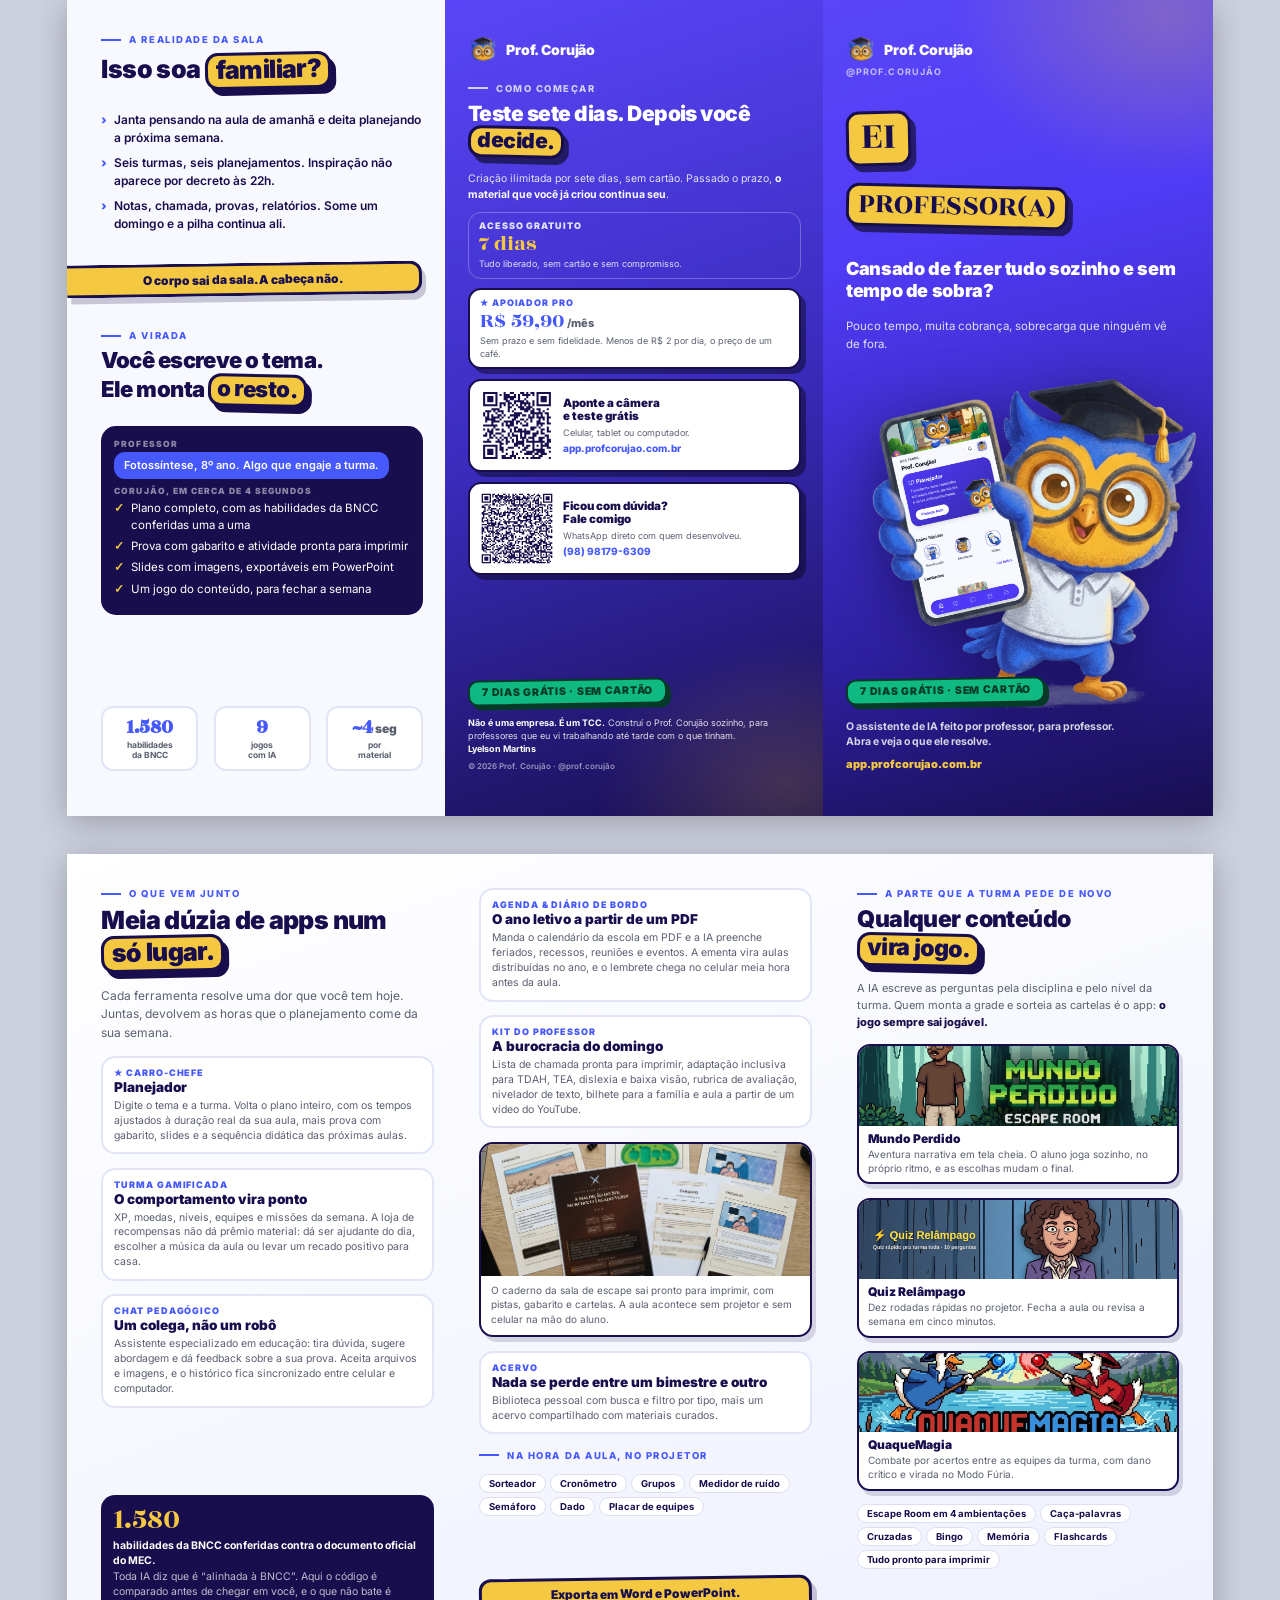
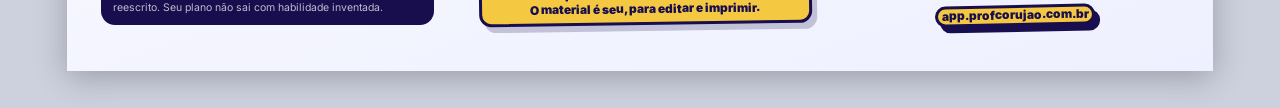
==== commit 260e4b23: "Refaz o folder como tríptico de duas dobras, no gabarito da gráfica A peça agora sai em duas folhas " ====
--- a/folder/folder.html
+++ b/folder/folder.html
@@ -5,13 +5,23 @@
 <title>Prof. Corujão — Folder de prospecção</title>
 <link rel="stylesheet" href="fonts/fonts.css">
 <style>
-/* ═══════════════════════════════════════════════════════════
-   FOLDER PROF. CORUJÃO
-   Uma folha A4, frente e verso. Frente = gancho, dor e virada.
-   Verso  = o que faz, prova e oferta com QR code.
+/* ═══════════════════════════════════════════════════════════════════
+   FOLDER PROF. CORUJÃO — tríptico com duas dobras (dobra em C)
+
+   Folha: 303 × 216 mm (A4 deitado 297×210 + 3 mm de sangria em volta).
+   Depois do corte os painéis ficam 100 + 100 + 97 mm. O de 97 mm é o
+   que dobra para dentro, conforme o gabarito da gráfica.
+
+   PARTE EXTERNA  (esq → dir): Interna 97 | Contra Capa 100 | Capa 100
+   PARTE INTERNA  (esq → dir): Verso Capa 100 | Verso Contra Capa 100 |
+                               Verso Interna 97
+
+   Margem de segurança: 6 mm do corte e 6 mm de cada dobra. Nada de
+   texto cruza vinco.
+
    Identidade: base índigo/violeta + adesivos amarelos (borda navy,
    sombra dura sem blur). Nunca emoji de coruja: sempre a logo.png.
-   ═══════════════════════════════════════════════════════════ */
+   ═══════════════════════════════════════════════════════════════════ */
 *, *::before, *::after { box-sizing: border-box; margin: 0; padding: 0; }
 
 :root {
@@ -27,53 +37,61 @@
   --muted:     #5b6070;
 }
 
-@page { size: A4; margin: 0; }
+@page { size: 303mm 216mm; margin: 0; }
 
 html, body {
   font-family: 'Inter', 'Liberation Sans', sans-serif;
   color: var(--ink);
-  background: #d8dbe6;
+  background: #cdd1de;
   -webkit-font-smoothing: antialiased;
   -webkit-print-color-adjust: exact;
   print-color-adjust: exact;
 }
 
-.page {
+.folha {
   position: relative;
-  width: 210mm; height: 297mm;
+  width: 303mm; height: 216mm;
   overflow: hidden;
   page-break-after: always; break-after: page;
   background: var(--paper);
   margin: 0 auto;
 }
-.page:last-child { page-break-after: auto; break-after: auto; }
-@media screen { .page { margin: 0 auto 10mm; box-shadow: 0 6px 30px rgba(0,0,0,.25); } }
-
-.pad { padding: 13mm 13mm 11mm; height: 100%; display: flex; flex-direction: column; position: relative; z-index: 2; }
-
-/* ── Adesivo amarelo: o componente assinatura ───────────────── */
+.folha:last-child { page-break-after: auto; break-after: auto; }
+@media screen { .folha { margin: 0 auto 10mm; box-shadow: 0 6px 30px rgba(0,0,0,.25); } }
+
+/* Cada painel cobre a sangria do seu lado, então o fundo sangra sozinho. */
+.painel { position: absolute; top: 0; height: 216mm; overflow: hidden; }
+.painel > .conteudo {
+  position: absolute; top: 9mm; bottom: 12mm; left: 6mm; right: 6mm;
+  display: flex; flex-direction: column;
+  z-index: 2;
+}
+.painel.esq  > .conteudo { left: 9mm; }   /* borda de corte à esquerda */
+.painel.dir  > .conteudo { right: 9mm; }  /* borda de corte à direita  */
+
+/* ── Adesivo amarelo: o componente assinatura ─────────────────────── */
 .hl {
   --tilt: -1.2deg;
   display: inline-block;
   background: var(--yellow); color: var(--navy);
   border: 3px solid var(--navy);
-  border-radius: 14px;
+  border-radius: 13px;
   padding: .02em .3em .1em;
-  box-shadow: 6px 7px 0 var(--navy);
+  box-shadow: 5px 6px 0 var(--navy);
   transform: rotate(var(--tilt));
   line-height: 1.1;
 }
 .hl.tr { --tilt: 1.3deg; }
-.hl.on-dark { box-shadow: 6px 7px 0 rgba(0,0,0,.55); }
+.hl.on-dark { box-shadow: 5px 6px 0 rgba(0,0,0,.55); }
 
 .selo {
   display: inline-block; white-space: nowrap;
   background: var(--green); color: var(--green-ink);
   border: 2.5px solid var(--green-ink);
   border-radius: 10px;
-  padding: 4px 13px 5px;
-  font-size: 11.5px; font-weight: 900;
-  letter-spacing: .08em; text-transform: uppercase;
+  padding: 4px 12px 5px;
+  font-size: 10.5px; font-weight: 900;
+  letter-spacing: .07em; text-transform: uppercase;
   box-shadow: 4px 4px 0 var(--green-ink);
   transform: rotate(-1deg);
 }
@@ -81,296 +99,406 @@
 .display { font-family: 'Rozha One', 'Liberation Serif', serif; font-weight: 400; text-transform: uppercase; }
 .mt-a { margin-top: auto; }
 
-/* ── Cabeçalho de marca ─────────────────────────────────────── */
-.topo { display: flex; align-items: center; justify-content: space-between; }
-.marca { display: flex; align-items: center; gap: 10px; }
-.marca img { width: 42px; height: 42px; object-fit: contain; }
-.marca span { font-weight: 900; font-size: 17px; letter-spacing: -.01em; }
-.handle { font-size: 10.5px; font-weight: 700; letter-spacing: .12em; text-transform: uppercase; opacity: .72; }
-
-/* ══════════════ FRENTE ══════════════ */
-.frente {
-  background:
-    radial-gradient(ellipse 150mm 90mm at 84% 3%, rgba(245,200,66,.26) 0%, transparent 62%),
-    radial-gradient(ellipse 150mm 105mm at 4% 98%, rgba(96,77,246,.9) 0%, transparent 62%),
-    linear-gradient(168deg, #5a46f8 0%, #503bf6 34%, #2e1f9e 76%, #180e4e 100%);
-  color: #fff;
-}
-.frente .handle { color: rgba(255,255,255,.72); }
-
-.gancho { margin-top: 8mm; }
-.gancho .l1 { font-size: 58px; line-height: 1; }
-.gancho .l2 { font-size: 25px; font-weight: 900; line-height: 1.22; letter-spacing: -.02em; margin-top: 8mm; max-width: 112mm; }
-.gancho .l3 { font-size: 14px; line-height: 1.6; color: rgba(255,255,255,.85); margin-top: 4mm; max-width: 105mm; }
-
-.coruja {
-  position: absolute; right: -16mm; top: 62mm;
-  width: 112mm; z-index: 1;
-  filter: drop-shadow(0 16px 34px rgba(10,6,40,.5));
-}
-
-.dores { margin-top: 8mm; display: flex; flex-direction: column; gap: 5px; max-width: 104mm; }
-.dores div { font-size: 13px; line-height: 1.4; font-weight: 600; color: rgba(255,255,255,.93); display: flex; gap: 8px; }
-.dores i { font-style: normal; color: var(--yellow); font-weight: 900; }
+.marca { display: flex; align-items: center; gap: 8px; }
+.marca img { width: 30px; height: 30px; object-fit: contain; }
+.marca span { font-weight: 900; font-size: 14px; letter-spacing: -.01em; }
+
+.eyebrow { font-size: 9.5px; font-weight: 800; letter-spacing: .16em; text-transform: uppercase; color: var(--indigo); display: flex; align-items: center; gap: 8px; }
+.eyebrow::before { content: ''; width: 20px; height: 2px; background: currentColor; }
+.eyebrow.claro { color: rgba(255,255,255,.75); }
+
+h2.tit { font-size: 25px; font-weight: 900; line-height: 1.16; letter-spacing: -.025em; color: var(--navy); margin-top: 7px; }
+h2.tit .hl { font-size: 25px; }
+p.lead { font-size: 12px; line-height: 1.55; color: var(--muted); }
+p.lead b { color: var(--navy); font-weight: 800; }
 
 .fita {
   background: var(--yellow); color: var(--navy);
-  border-top: 3px solid var(--navy); border-bottom: 3px solid var(--navy);
-  transform: rotate(-.6deg);
-  width: 124%; margin-left: -12%;
-  padding: 7px 0; text-align: center;
-  font-size: 13.5px; font-weight: 900;
-}
-
-.virada { margin-top: 13mm; }
-.virada h2 { font-size: 27px; font-weight: 900; line-height: 1.2; letter-spacing: -.025em; }
-.virada h2 .hl { font-size: 27px; }
-.chat { background: rgba(13,8,50,.55); border: 1.5px solid rgba(255,255,255,.18); border-radius: 18px; padding: 14px 16px; margin-top: 6mm; }
-.chat .quem { font-size: 9.5px; font-weight: 900; letter-spacing: .12em; text-transform: uppercase; color: rgba(255,255,255,.5); }
-.chat .fala { background: var(--indigo); border-radius: 13px; padding: 7px 12px; font-size: 12.5px; font-weight: 600; display: inline-block; margin: 3px 0 8px; }
-.chk { display: flex; gap: 8px; font-size: 13px; line-height: 1.5; margin: 4px 0; }
+  border: 3px solid var(--navy); border-radius: 12px;
+  box-shadow: 5px 6px 0 rgba(24,14,78,.22);
+  transform: rotate(-.8deg);
+  padding: 6px 10px; text-align: center;
+  font-size: 12px; font-weight: 900; line-height: 1.25;
+}
+/* Sangra só até a borda de corte da esquerda; para antes do vinco. */
+.fita.sangra-esq {
+  width: calc(100% + 9mm); margin-left: -9mm;
+  border-left: none; border-radius: 0 12px 12px 0;
+  box-shadow: 4px 6px 0 rgba(24,14,78,.22);
+}
+
+/* ══════════ CAPA ══════════ */
+.capa {
+  background:
+    radial-gradient(ellipse 90mm 70mm at 88% 2%, rgba(245,200,66,.25) 0%, transparent 62%),
+    linear-gradient(166deg, #5a46f8 0%, #503bf6 30%, #2e1f9e 74%, #180e4e 100%);
+  color: #fff;
+}
+.capa .handle { font-size: 9px; font-weight: 700; letter-spacing: .12em; text-transform: uppercase; color: rgba(255,255,255,.65); margin-top: 2px; }
+.capa .g1 { font-size: 40px; line-height: 1; margin-top: 9mm; }
+.capa .g2 { font-size: 30px; line-height: 1; margin-top: 5mm; }
+.capa .sub { font-size: 18px; font-weight: 900; line-height: 1.26; letter-spacing: -.02em; margin-top: 8mm; }
+.capa .sub2 { font-size: 11.5px; line-height: 1.55; color: rgba(255,255,255,.84); margin-top: 4mm; }
+.capa-owl {
+  position: absolute; left: 50%; transform: translateX(-46%);
+  bottom: 26mm; width: 92mm; z-index: 1;
+  filter: drop-shadow(0 14px 30px rgba(10,6,40,.5));
+}
+.capa .fim p { font-size: 10.5px; font-weight: 700; color: rgba(255,255,255,.82); margin-top: 4mm; line-height: 1.45; }
+.capa .url { font-size: 11px; font-weight: 900; color: var(--yellow); margin-top: 2mm; }
+
+/* ══════════ INTERNA (dor + virada) ══════════ */
+.interna { background: var(--paper); }
+.dores { margin-top: 6mm; display: flex; flex-direction: column; gap: 7px; }
+.dores div { display: flex; gap: 7px; font-size: 12px; line-height: 1.5; color: var(--navy); font-weight: 600; }
+.dores i { font-style: normal; color: var(--indigo); font-weight: 900; }
+
+.chat { background: var(--navy); border-radius: 15px; padding: 13px 13px; color: #fff; margin-top: 5mm; }
+.chat .quem { font-size: 8.5px; font-weight: 900; letter-spacing: .12em; text-transform: uppercase; color: rgba(255,255,255,.5); }
+.chat .fala { background: var(--indigo); border-radius: 11px; padding: 6px 10px; font-size: 11px; font-weight: 600; display: inline-block; margin: 3px 0 7px; line-height: 1.35; }
+.chk { display: flex; gap: 7px; font-size: 11.5px; line-height: 1.5; margin: 4px 0; }
 .chk i { font-style: normal; color: var(--yellow); font-weight: 900; }
 
-.numeros { display: flex; gap: 9mm; background: rgba(255,255,255,.1); border: 1.5px solid rgba(255,255,255,.22); border-radius: 16px; padding: 13px 18px; }
-.numeros div { font-size: 11.5px; line-height: 1.35; font-weight: 600; color: rgba(255,255,255,.88); }
-.numeros b { display: block; font-size: 22px; font-weight: 900; color: var(--yellow); }
-
-.rodape-frente { display: flex; align-items: center; gap: 5mm; margin-top: 5mm; }
-.rodape-frente p { font-size: 12px; font-weight: 700; color: rgba(255,255,255,.85); }
-
-/* ══════════════ VERSO ══════════════ */
-.eyebrow { font-size: 10.5px; font-weight: 800; letter-spacing: .18em; text-transform: uppercase; color: var(--indigo); display: flex; align-items: center; gap: 9px; }
-.eyebrow::before { content: ''; width: 26px; height: 2px; background: currentColor; }
-h2.tit { font-size: 29px; font-weight: 900; line-height: 1.14; letter-spacing: -.025em; color: var(--navy); margin-top: 8px; }
-h2.tit .hl { font-size: 29px; }
-p.lead { font-size: 13.5px; line-height: 1.58; color: var(--muted); }
-p.lead b { color: var(--navy); font-weight: 800; }
-
-.grade { display: grid; grid-template-columns: 1fr 1fr; gap: 3.5mm; margin-top: 5mm; }
-.item { background: #fff; border: 2px solid #e2e5f5; border-radius: 15px; padding: 9px 11px; }
-.item .tag { font-size: 9.5px; font-weight: 900; letter-spacing: .1em; text-transform: uppercase; color: var(--indigo); }
-.item b { display: block; font-size: 15px; font-weight: 900; color: var(--navy); margin: 2px 0 3px; line-height: 1.18; }
-.item p { font-size: 11px; line-height: 1.42; color: var(--muted); }
-
-.bncc { background: var(--navy); color: #fff; border-radius: 16px; padding: 10px 14px; margin-top: 3.5mm; display: flex; align-items: center; gap: 6mm; }
-.bncc .n { font-family: 'Rozha One', serif; font-size: 32px; color: var(--yellow); line-height: 1; }
-.bncc p { font-size: 11.5px; line-height: 1.48; }
+.numeros { display: flex; gap: 4mm; }
+.numeros div { flex: 1; background: #fff; border: 2px solid #e2e5f5; border-radius: 12px; padding: 8px 6px; text-align: center; }
+.numeros b { display: block; font-family: 'Rozha One', serif; font-size: 21px; color: var(--indigo); line-height: 1.05; white-space: nowrap; }
+.numeros b .un { display: inline; margin-left: 2px; font-family: 'Inter', sans-serif; font-size: 12px; font-weight: 900; }
+.numeros span { display: block; font-size: 8.5px; font-weight: 700; color: var(--muted); line-height: 1.25; margin-top: 2px; }
+
+/* ══════════ CONTRA CAPA (oferta) ══════════ */
+.contra {
+  background:
+    radial-gradient(ellipse 80mm 60mm at 90% 96%, rgba(245,200,66,.18) 0%, transparent 62%),
+    linear-gradient(162deg, #5a46f8 0%, #3b2cbe 50%, #180e4e 100%);
+  color: #fff;
+}
+.contra h2 { font-size: 21px; font-weight: 900; line-height: 1.2; letter-spacing: -.025em; margin-top: 7px; }
+.contra h2 .hl { font-size: 21px; }
+.plano { border: 1.5px solid rgba(255,255,255,.26); border-radius: 13px; padding: 7px 10px; margin-top: 2.5mm; }
+.plano.pro { background: #fff; color: var(--navy); border: 2.5px solid var(--navy); box-shadow: 5px 5px 0 rgba(0,0,0,.4); }
+.plano .nome { font-size: 9px; font-weight: 900; letter-spacing: .1em; text-transform: uppercase; opacity: .85; }
+.plano .pr { font-family: 'Rozha One', serif; font-size: 22px; line-height: 1.15; color: var(--yellow); }
+.plano.pro .nome { color: var(--indigo); opacity: 1; }
+.plano.pro .pr { color: var(--indigo); }
+.plano .pr small { font-family: 'Inter', sans-serif; font-size: 11px; font-weight: 800; color: var(--muted); }
+.plano .sub { font-size: 9px; line-height: 1.38; opacity: .84; margin-top: 2px; }
+.plano.pro .sub { color: var(--muted); opacity: 1; }
+
+.qr { background: #fff; border: 2.5px solid var(--navy); border-radius: 13px; padding: 7px 9px; display: flex; gap: 8px; align-items: center; box-shadow: 5px 5px 0 rgba(0,0,0,.4); margin-top: 2.5mm; }
+.qr img { width: 20mm; height: 20mm; flex-shrink: 0; }
+.qr b { display: block; font-size: 11.5px; font-weight: 900; color: var(--navy); line-height: 1.18; }
+.qr span { display: block; font-size: 9px; line-height: 1.35; color: var(--muted); margin-top: 3px; }
+.qr .url { font-size: 10px; font-weight: 800; color: var(--indigo); margin-top: 3px; }
+
+.tcc { font-size: 9px; line-height: 1.45; color: rgba(255,255,255,.85); margin-top: 3mm; }
+.tcc b { color: #fff; }
+.rodape { font-size: 8px; color: rgba(255,255,255,.55); font-weight: 600; margin-top: 1.5mm; }
+
+/* ══════════ MIOLO ══════════ */
+.item { background: #fff; border: 2px solid #e2e5f5; border-radius: 14px; padding: 9px 11px; margin-top: 3.5mm; }
+.item .tag { font-size: 9px; font-weight: 900; letter-spacing: .1em; text-transform: uppercase; color: var(--indigo); }
+.item b { display: block; font-size: 13.5px; font-weight: 900; color: var(--navy); margin: 2px 0 3px; line-height: 1.18; }
+.item p { font-size: 10.5px; line-height: 1.42; color: var(--muted); }
+
+.bncc { background: var(--navy); color: #fff; border-radius: 14px; padding: 10px 12px; }
+.bncc .n { font-family: 'Rozha One', serif; font-size: 30px; color: var(--yellow); line-height: 1; }
+.bncc p { font-size: 10.5px; line-height: 1.48; margin-top: 3px; }
 .bncc p span { color: rgba(255,255,255,.72); }
 
-.jogos { display: grid; grid-template-columns: repeat(3, 1fr); gap: 3.5mm; margin-top: 4mm; }
-.jogo { border: 2.5px solid var(--navy); border-radius: 14px; overflow: hidden; background: #fff; box-shadow: 4px 5px 0 rgba(24,14,78,.16); }
-.jogo img { width: 100%; height: 19mm; object-fit: cover; display: block; }
-.jogo .t { padding: 5px 8px 7px; }
-.jogo b { display: block; font-size: 12.5px; font-weight: 900; color: var(--navy); }
-.jogo span { font-size: 10.5px; line-height: 1.38; color: var(--muted); display: block; margin-top: 2px; }
-
-.pills { display: flex; flex-wrap: wrap; gap: 4px; margin-top: 3mm; }
-.pill { font-size: 10.5px; font-weight: 700; color: var(--navy); background: #fff; border: 1.5px solid #dcdff2; border-radius: 999px; padding: 3px 10px; }
-
-/* ── Bloco de oferta ────────────────────────────────────────── */
-.oferta {
-  background:
-    radial-gradient(ellipse 110mm 60mm at 92% 100%, rgba(245,200,66,.2) 0%, transparent 62%),
-    linear-gradient(160deg, #5a46f8 0%, #3b2cbe 52%, #180e4e 100%);
-  color: #fff; border-radius: 20px; padding: 12px 14px 13px;
-}
-.oferta h3 { font-size: 20px; font-weight: 900; line-height: 1.18; letter-spacing: -.02em; }
-.oferta h3 .hl { font-size: 20px; }
-.precos { display: grid; grid-template-columns: 1fr 1.25fr; gap: 3.5mm; margin-top: 3.5mm; }
-.preco { border: 1.5px solid rgba(255,255,255,.26); border-radius: 14px; padding: 8px 11px; }
-.preco.pro { background: #fff; color: var(--navy); border: 2.5px solid var(--navy); box-shadow: 5px 5px 0 rgba(0,0,0,.4); }
-.preco .nome { font-size: 9.5px; font-weight: 900; letter-spacing: .1em; text-transform: uppercase; opacity: .85; }
-.preco .pr { font-family: 'Rozha One', serif; font-size: 25px; line-height: 1.15; color: var(--yellow); }
-.preco.pro .pr { color: var(--indigo); }
-.preco .pr small { font-family: 'Inter', sans-serif; font-size: 12px; font-weight: 800; color: var(--muted); }
-.preco .sub { font-size: 10px; line-height: 1.38; opacity: .82; margin-top: 2px; }
-.preco.pro .sub { color: var(--muted); opacity: 1; }
-
-.contatos { display: grid; grid-template-columns: 1fr 1fr; gap: 3.5mm; margin-top: 3.5mm; }
-.qr { background: #fff; border: 2.5px solid var(--navy); border-radius: 15px; padding: 8px 10px; display: flex; gap: 9px; align-items: center; box-shadow: 5px 5px 0 rgba(0,0,0,.4); }
-.qr img { width: 22mm; height: 22mm; }
-.qr b { display: block; font-size: 13px; font-weight: 900; color: var(--navy); line-height: 1.15; }
-.qr span { display: block; font-size: 10px; line-height: 1.4; color: var(--muted); margin-top: 3px; }
-.qr .url { font-size: 10.5px; font-weight: 800; color: var(--indigo); margin-top: 4px; }
-
-.assina { display: flex; align-items: center; gap: 4mm; margin-top: 3.5mm; }
-.assina p { font-size: 10.5px; line-height: 1.45; color: rgba(255,255,255,.85); }
-.assina p b { color: #fff; }
-
-.rodape { display: flex; justify-content: space-between; align-items: center; font-size: 9.5px; color: #9aa0b5; font-weight: 600; margin-top: 3mm; }
+.jogo { border: 2.5px solid var(--navy); border-radius: 13px; overflow: hidden; background: #fff; box-shadow: 4px 5px 0 rgba(24,14,78,.15); margin-top: 3.5mm; }
+.jogo img { width: 100%; height: 21mm; object-fit: cover; display: block; }
+.jogo .t { padding: 5px 9px 7px; }
+.jogo b { display: block; font-size: 12px; font-weight: 900; color: var(--navy); }
+.jogo span { display: block; font-size: 10px; line-height: 1.38; color: var(--muted); margin-top: 2px; }
+
+.pills { display: flex; flex-wrap: wrap; gap: 4px; margin-top: 3.5mm; }
+.foto { margin-top: 3.5mm; border: 2.5px solid var(--navy); border-radius: 14px; overflow: hidden; background: #fff; box-shadow: 4px 5px 0 rgba(24,14,78,.15); }
+.foto img { width: 100%; height: 35mm; object-fit: cover; display: block; }
+.foto p { padding: 7px 10px 9px; font-size: 10px; line-height: 1.45; color: var(--muted); }
+.pill { font-size: 9.5px; font-weight: 700; color: var(--navy); background: #fff; border: 1.5px solid #dcdff2; border-radius: 999px; padding: 3px 9px; }
+
+/* ══════════ Guias de conferência (só no PDF de prova) ══════════ */
+.guia { display: none; position: absolute; z-index: 50; pointer-events: none; }
+body.guias .guia { display: block; }
+.guia.corte  { border: 1px dashed #e11d48; inset: 3mm 3mm; }
+.guia.seg    { border: 1px dashed #06b6d4; inset: 9mm 9mm; }
+.guia.dobra  { top: 0; bottom: 0; width: 0; border-left: 1px dashed #e11d48; }
+.guia.rot    { top: 2mm; font-size: 8px; color: #e11d48; font-family: 'Inter', sans-serif; font-weight: 700; background: #fff; padding: 0 3px; }
 </style>
 </head>
 <body>
 
-<!-- ══════════════════ FRENTE ══════════════════ -->
-<section class="page frente">
-  <img src="../illu-01.png" alt="" class="coruja">
-  <div class="pad">
-    <div class="topo">
-      <div class="marca"><img src="../logo.png" alt=""><span>Prof. Corujão</span></div>
-      <div class="handle">@prof.corujão</div>
-    </div>
-
-    <div class="gancho">
-      <div class="l1"><span class="display hl on-dark">Ei Professor(a)</span></div>
-      <div class="l2">Cansado de fazer tudo sozinho e sem tempo de sobra?</div>
-      <div class="l3">Pouco tempo, muita cobrança, sobrecarga que ninguém vê de fora.</div>
-    </div>
-
-    <div class="dores">
-      <div><i>›</i><span>Janta pensando na aula de amanhã e deita planejando a próxima semana.</span></div>
-      <div><i>›</i><span>Seis turmas, seis planejamentos. Inspiração não aparece por decreto às 22h.</span></div>
-      <div><i>›</i><span>Notas, chamada, provas, relatórios. Some um domingo e a pilha continua ali.</span></div>
-    </div>
-
-    <div style="margin-top:7mm">
-      <div class="fita">O corpo sai da sala. A cabeça não.</div>
-    </div>
-
-    <div class="virada">
-      <h2>Você escreve o tema.<br>Ele monta <span class="hl on-dark tr">o resto.</span></h2>
+<!-- ═══════════════════ PARTE EXTERNA ═══════════════════
+     esquerda → direita: Interna (97) | Contra Capa (100) | Capa (100)
+     ═════════════════════════════════════════════════════ -->
+<section class="folha">
+
+  <!-- ── Painel Interna: 0 → 100 mm (sangria 3 + painel 97) ── -->
+  <div class="painel interna esq" style="left:0; width:100mm">
+    <div class="conteudo">
+      <div class="eyebrow">A realidade da sala</div>
+      <h2 class="tit">Isso soa <span class="hl">familiar?</span></h2>
+
+      <div class="dores">
+        <div><i>›</i><span>Janta pensando na aula de amanhã e deita planejando a próxima semana.</span></div>
+        <div><i>›</i><span>Seis turmas, seis planejamentos. Inspiração não aparece por decreto às 22h.</span></div>
+        <div><i>›</i><span>Notas, chamada, provas, relatórios. Some um domingo e a pilha continua ali.</span></div>
+      </div>
+
+      <div style="margin-top:8mm"><div class="fita sangra-esq">O corpo sai da sala. A cabeça não.</div></div>
+
+      <div style="margin-top:9mm">
+        <div class="eyebrow">A virada</div>
+        <h2 class="tit" style="font-size:22px">Você escreve o tema.<br>Ele monta <span class="hl tr" style="font-size:22px">o resto.</span></h2>
+      </div>
+
       <div class="chat">
         <div class="quem">Professor</div>
         <div class="fala">Fotossíntese, 8º ano. Algo que engaje a turma.</div>
         <div class="quem">Corujão, em cerca de 4 segundos</div>
-        <div style="margin-top:5px">
+        <div style="margin-top:4px">
           <div class="chk"><i>✓</i><span>Plano completo, com as habilidades da BNCC conferidas uma a uma</span></div>
           <div class="chk"><i>✓</i><span>Prova com gabarito e atividade pronta para imprimir</span></div>
           <div class="chk"><i>✓</i><span>Slides com imagens, exportáveis em PowerPoint</span></div>
-          <div class="chk"><i>✓</i><span>Um jogo do conteúdo, para fechar a semana com a turma</span></div>
+          <div class="chk"><i>✓</i><span>Um jogo do conteúdo, para fechar a semana</span></div>
         </div>
       </div>
-    </div>
-
-    <div class="mt-a" style="padding-top:6mm">
-      <div class="numeros">
-        <div><b>1.580</b>habilidades da BNCC<br>conferidas uma a uma</div>
-        <div><b>9</b>jogos gerados<br>a partir da sua aula</div>
-        <div><b>~4s</b>para o material<br>ficar pronto</div>
-      </div>
-      <div class="rodape-frente">
-        <span class="selo">7 dias grátis · sem cartão</span>
-        <p>Vire a folha e veja tudo o que ele faz.</p>
+
+      <div class="mt-a" style="padding-top:5mm">
+        <div class="numeros">
+          <div><b>1.580</b><span>habilidades<br>da BNCC</span></div>
+          <div><b>9</b><span>jogos<br>com IA</span></div>
+          <div><b>~4<span class="un">seg</span></b><span>por<br>material</span></div>
+        </div>
       </div>
     </div>
   </div>
+
+  <!-- ── Painel Contra Capa: 100 → 200 mm ── -->
+  <div class="painel contra" style="left:100mm; width:100mm">
+    <div class="conteudo">
+      <div class="marca"><img src="../logo.png" alt=""><span>Prof. Corujão</span></div>
+
+      <div style="margin-top:5mm">
+        <div class="eyebrow claro">Como começar</div>
+        <h2>Teste sete dias. Depois você <span class="hl on-dark tr">decide.</span></h2>
+      </div>
+
+      <p style="font-size:10.5px;line-height:1.5;color:rgba(255,255,255,.85);margin-top:3.5mm">
+        Criação ilimitada por sete dias, sem cartão. Passado o prazo,
+        <b style="color:#fff">o material que você já criou continua seu</b>.
+      </p>
+
+      <div class="plano">
+        <div class="nome">Acesso gratuito</div>
+        <div class="pr">7 dias</div>
+        <div class="sub">Tudo liberado, sem cartão e sem compromisso.</div>
+      </div>
+      <div class="plano pro">
+        <div class="nome">★ Apoiador Pro</div>
+        <div class="pr">R$ 59,90<small> /mês</small></div>
+        <div class="sub">Sem prazo e sem fidelidade. Menos de R$ 2 por dia, o preço de um café.</div>
+      </div>
+
+      <div class="qr">
+        <img src="assets/qr-app.svg" alt="QR code para testar grátis">
+        <div>
+          <b>Aponte a câmera<br>e teste grátis</b>
+          <span>Celular, tablet ou computador.</span>
+          <div class="url">app.profcorujao.com.br</div>
+        </div>
+      </div>
+      <div class="qr">
+        <img src="assets/qr-whats.svg" alt="QR code do WhatsApp">
+        <div>
+          <b>Ficou com dúvida?<br>Fale comigo</b>
+          <span>WhatsApp direto com quem desenvolveu.</span>
+          <div class="url">(98) 98179-6309</div>
+        </div>
+      </div>
+
+      <div class="mt-a" style="padding-top:2mm">
+        <span class="selo">7 dias grátis · sem cartão</span>
+        <p class="tcc">
+          <b>Não é uma empresa. É um TCC.</b> Construí o Prof. Corujão sozinho, para
+          professores que eu vi trabalhando até tarde com o que tinham.<br><b>Lyelson Martins</b>
+        </p>
+        <div class="rodape">© 2026 Prof. Corujão · @prof.corujão</div>
+      </div>
+    </div>
+  </div>
+
+  <!-- ── Painel Capa: 200 → 303 mm (painel 100 + sangria 3) ── -->
+  <div class="painel capa dir" style="left:200mm; width:103mm">
+    <img src="../illu-01.png" alt="" class="capa-owl">
+    <div class="conteudo">
+      <div class="marca"><img src="../logo.png" alt=""><span>Prof. Corujão</span></div>
+      <div class="handle">@prof.corujão</div>
+
+      <div class="g1"><span class="display hl on-dark">Ei</span></div>
+      <div class="g2"><span class="display hl on-dark tr">Professor(a)</span></div>
+
+      <div class="sub">Cansado de fazer tudo sozinho e sem tempo de sobra?</div>
+      <div class="sub2">Pouco tempo, muita cobrança, sobrecarga que ninguém vê de fora.</div>
+
+      <div class="mt-a fim">
+        <span class="selo">7 dias grátis · sem cartão</span>
+        <p>O assistente de IA feito por professor, para professor.<br>Abra e veja o que ele resolve.</p>
+        <div class="url">app.profcorujao.com.br</div>
+      </div>
+    </div>
+  </div>
+
+  <div class="guia corte"></div>
+  <div class="guia seg"></div>
+  <div class="guia dobra" style="left:100mm"></div>
+  <div class="guia dobra" style="left:200mm"></div>
+  <div class="guia rot" style="left:5mm">EXTERNA · Interna 97 | Contra Capa 100 | Capa 100</div>
 </section>
 
-<!-- ══════════════════ VERSO ══════════════════ -->
-<section class="page">
-  <div class="pad">
-    <div class="eyebrow">O que vem junto</div>
-    <h2 class="tit">Meia dúzia de apps num <span class="hl">só lugar.</span></h2>
-
-    <div class="grade">
+<!-- ═══════════════════ PARTE INTERNA ═══════════════════
+     esquerda → direita: Verso Capa (100) | Verso Contra Capa (100) |
+                         Verso Interna (97)
+     Miolo contínuo: fundo claro atravessa os três painéis.
+     ═════════════════════════════════════════════════════ -->
+<section class="folha" style="background:linear-gradient(160deg,#ffffff 0%, var(--paper) 42%, var(--lilac) 100%)">
+
+  <!-- ── Verso Capa: 0 → 103 mm ── -->
+  <div class="painel esq" style="left:0; width:103mm">
+    <div class="conteudo">
+      <div class="eyebrow">O que vem junto</div>
+      <h2 class="tit">Meia dúzia de apps num <span class="hl">só lugar.</span></h2>
+      <p class="lead" style="margin-top:4mm">
+        Cada ferramenta resolve uma dor que você tem hoje. Juntas, devolvem as
+        horas que o planejamento come da sua semana.
+      </p>
+
       <div class="item">
         <div class="tag">★ Carro-chefe</div>
         <b>Planejador</b>
-        <p>Digite o tema e a turma. Volta o plano inteiro, com os tempos ajustados à duração real da sua aula, mais prova, slides e sequência didática.</p>
-      </div>
+        <p>Digite o tema e a turma. Volta o plano inteiro, com os tempos ajustados
+        à duração real da sua aula, mais prova com gabarito, slides e a sequência
+        didática das próximas aulas.</p>
+      </div>
+
       <div class="item">
         <div class="tag">Turma gamificada</div>
         <b>O comportamento vira ponto</b>
-        <p>XP, moedas, níveis, equipes e missões da semana. A loja não dá prêmio material: dá ser ajudante do dia ou escolher a música da aula.</p>
-      </div>
+        <p>XP, moedas, níveis, equipes e missões da semana. A loja de recompensas
+        não dá prêmio material: dá ser ajudante do dia, escolher a música da aula
+        ou levar um recado positivo para casa.</p>
+      </div>
+
       <div class="item">
-        <div class="tag">Agenda &amp; diário</div>
+        <div class="tag">Chat pedagógico</div>
+        <b>Um colega, não um robô</b>
+        <p>Assistente especializado em educação: tira dúvida, sugere abordagem e
+        dá feedback sobre a sua prova. Aceita arquivos e imagens, e o histórico
+        fica sincronizado entre celular e computador.</p>
+      </div>
+
+      <div class="mt-a" style="padding-top:4mm">
+        <div class="bncc">
+          <div class="n">1.580</div>
+          <p>
+            <b>habilidades da BNCC conferidas contra o documento oficial do MEC.</b><br>
+            <span>Toda IA diz que é “alinhada à BNCC”. Aqui o código é comparado antes de chegar
+            em você, e o que não bate é reescrito. Seu plano não sai com habilidade inventada.</span>
+          </p>
+        </div>
+      </div>
+    </div>
+  </div>
+
+  <!-- ── Verso Contra Capa: 103 → 203 mm ── -->
+  <div class="painel" style="left:103mm; width:100mm">
+    <div class="conteudo">
+      <div class="item" style="margin-top:0">
+        <div class="tag">Agenda &amp; diário de bordo</div>
         <b>O ano letivo a partir de um PDF</b>
-        <p>Manda o calendário da escola em PDF e a IA preenche feriados, recessos e eventos. Chamada, anotações e conceitos por aluno também ficam aqui.</p>
-      </div>
+        <p>Manda o calendário da escola em PDF e a IA preenche feriados, recessos,
+        reuniões e eventos. A ementa vira aulas distribuídas no ano, e o lembrete
+        chega no celular meia hora antes da aula.</p>
+      </div>
+
       <div class="item">
         <div class="tag">Kit do Professor</div>
         <b>A burocracia do domingo</b>
-        <p>Lista de chamada, adaptação inclusiva para TDAH, TEA e dislexia, rubrica de avaliação, bilhete para a família e aula a partir de um vídeo do YouTube.</p>
+        <p>Lista de chamada pronta para imprimir, adaptação inclusiva para TDAH,
+        TEA, dislexia e baixa visão, rubrica de avaliação, nivelador de texto,
+        bilhete para a família e aula a partir de um vídeo do YouTube.</p>
+      </div>
+
+      <div class="foto">
+        <img src="../illu-06a.jpg" alt="Escape Room impresso gerado pelo app">
+        <p>O caderno da sala de escape sai pronto para imprimir, com pistas,
+        gabarito e cartelas. A aula acontece sem projetor e sem celular na mão
+        do aluno.</p>
+      </div>
+
+      <div class="item">
+        <div class="tag">Acervo</div>
+        <b>Nada se perde entre um bimestre e outro</b>
+        <p>Biblioteca pessoal com busca e filtro por tipo, mais um acervo
+        compartilhado com materiais curados.</p>
+      </div>
+
+      <div style="margin-top:4mm">
+        <div class="eyebrow">Na hora da aula, no projetor</div>
+        <div class="pills">
+          <span class="pill">Sorteador</span><span class="pill">Cronômetro</span>
+          <span class="pill">Grupos</span><span class="pill">Medidor de ruído</span>
+          <span class="pill">Semáforo</span><span class="pill">Dado</span>
+          <span class="pill">Placar de equipes</span>
+        </div>
+      </div>
+
+      <div class="mt-a" style="padding-top:4mm">
+        <div class="fita">Exporta em Word e PowerPoint.<br>O material é seu, para editar e imprimir.</div>
       </div>
     </div>
-
-    <div class="bncc">
-      <div class="n">1.580</div>
-      <p>
-        <b>habilidades da BNCC conferidas contra o documento oficial do MEC</b>, uma a uma.<br>
-        <span>Toda IA diz que é “alinhada à BNCC”. Aqui o código é comparado antes de chegar em você, e o que não bate é reescrito. Seu plano não sai com habilidade inventada.</span>
+  </div>
+
+  <!-- ── Verso Interna: 203 → 303 mm (painel 97 + sangria 3) ── -->
+  <div class="painel dir" style="left:203mm; width:100mm">
+    <div class="conteudo">
+      <div class="eyebrow">A parte que a turma pede de novo</div>
+      <h2 class="tit" style="font-size:23px">Qualquer conteúdo <span class="hl tr" style="font-size:23px">vira jogo.</span></h2>
+      <p class="lead" style="margin-top:3.5mm;font-size:11px">
+        A IA escreve as perguntas pela disciplina e pelo nível da turma. Quem monta
+        a grade e sorteia as cartelas é o app: <b>o jogo sempre sai jogável.</b>
       </p>
-    </div>
-
-    <div style="margin-top:5mm">
-      <div class="eyebrow">A parte que a turma pede de novo</div>
-      <h2 class="tit" style="font-size:25px">Qualquer conteúdo <span class="hl tr" style="font-size:25px">vira jogo.</span></h2>
-    </div>
-
-    <div class="jogos">
+
       <div class="jogo">
         <img src="../illu-mundo-perdido.jpg" alt="Mundo Perdido">
-        <div class="t"><b>Mundo Perdido</b><span>Aventura narrativa que o aluno joga sozinho, no próprio ritmo.</span></div>
+        <div class="t"><b>Mundo Perdido</b><span>Aventura narrativa em tela cheia. O aluno joga sozinho, no próprio ritmo, e as escolhas mudam o final.</span></div>
       </div>
       <div class="jogo">
         <img src="../illu-quiz-relampago.png" alt="Quiz Relâmpago">
-        <div class="t"><b>Quiz Relâmpago</b><span>Dez rodadas no projetor. Fecha a aula em cinco minutos.</span></div>
+        <div class="t"><b>Quiz Relâmpago</b><span>Dez rodadas rápidas no projetor. Fecha a aula ou revisa a semana em cinco minutos.</span></div>
       </div>
       <div class="jogo">
         <img src="../illu-batalha.jpg" alt="QuaqueMagia">
-        <div class="t"><b>QuaqueMagia</b><span>Combate por acertos entre as equipes da turma.</span></div>
-      </div>
-    </div>
-
-    <div class="pills">
-      <span class="pill">Escape Room em 4 ambientações</span><span class="pill">Caça-palavras</span>
-      <span class="pill">Cruzadas</span><span class="pill">Bingo</span><span class="pill">Memória</span>
-      <span class="pill">Flashcards</span><span class="pill">Tudo pronto para imprimir</span>
-      <span class="pill">Exporta em Word e PowerPoint</span>
-    </div>
-
-    <div class="mt-a" style="padding-top:5mm">
-      <div class="oferta">
-        <h3>Teste sete dias. Depois você <span class="hl on-dark tr">decide.</span></h3>
-
-        <div class="precos">
-          <div class="preco">
-            <div class="nome">Acesso gratuito</div>
-            <div class="pr">7 dias</div>
-            <div class="sub">Criação ilimitada, sem cartão de crédito. Passado o prazo, o material que você criou continua seu.</div>
-          </div>
-          <div class="preco pro">
-            <div class="nome" style="color:var(--indigo)">★ Apoiador Pro</div>
-            <div class="pr">R$ 59,90<small> /mês</small></div>
-            <div class="sub">Sem prazo e sem fidelidade. Menos de R$ 2 por dia, o preço de um café, para recuperar horas de planejamento toda semana.</div>
-          </div>
-        </div>
-
-        <div class="contatos">
-          <div class="qr">
-            <img src="assets/qr-app.svg" alt="QR code para testar grátis">
-            <div>
-              <b>Aponte a câmera<br>e teste grátis</b>
-              <span>Funciona no celular, no tablet e no computador.</span>
-              <div class="url">app.profcorujao.com.br</div>
-            </div>
-          </div>
-          <div class="qr">
-            <img src="assets/qr-whats.svg" alt="QR code do WhatsApp">
-            <div>
-              <b>Ficou com dúvida?<br>Fale comigo</b>
-              <span>WhatsApp direto com quem desenvolveu o app.</span>
-              <div class="url">(98) 98179-6309</div>
-            </div>
-          </div>
-        </div>
-
-        <div class="assina">
-          <span class="selo">7 dias grátis · sem cartão</span>
-          <p>
-            <b>Não é uma empresa. É um TCC.</b> Construí o Prof. Corujão sozinho, para os professores
-            que eu vi trabalhando até tarde com o que tinham. <b>Lyelson Martins</b>
-          </p>
-        </div>
-      </div>
-
-      <div class="rodape">
-        <span>© 2026 Prof. Corujão · IA Educacional</span>
-        <span>app.profcorujao.com.br · @prof.corujão</span>
+        <div class="t"><b>QuaqueMagia</b><span>Combate por acertos entre as equipes da turma, com dano crítico e virada no Modo Fúria.</span></div>
+      </div>
+
+      <div class="pills">
+        <span class="pill">Escape Room em 4 ambientações</span><span class="pill">Caça-palavras</span>
+        <span class="pill">Cruzadas</span><span class="pill">Bingo</span><span class="pill">Memória</span>
+        <span class="pill">Flashcards</span><span class="pill">Tudo pronto para imprimir</span>
+      </div>
+
+      <div class="mt-a" style="padding-top:4mm;text-align:center">
+        <span class="hl" style="font-size:12px;font-weight:900;margin-right:6px">app.profcorujao.com.br</span>
       </div>
     </div>
   </div>
+
+  <div class="guia corte"></div>
+  <div class="guia seg"></div>
+  <div class="guia dobra" style="left:103mm"></div>
+  <div class="guia dobra" style="left:203mm"></div>
+  <div class="guia rot" style="left:5mm">INTERNA · Verso Capa 100 | Verso Contra Capa 100 | Verso Interna 97</div>
 </section>
 
 </body>
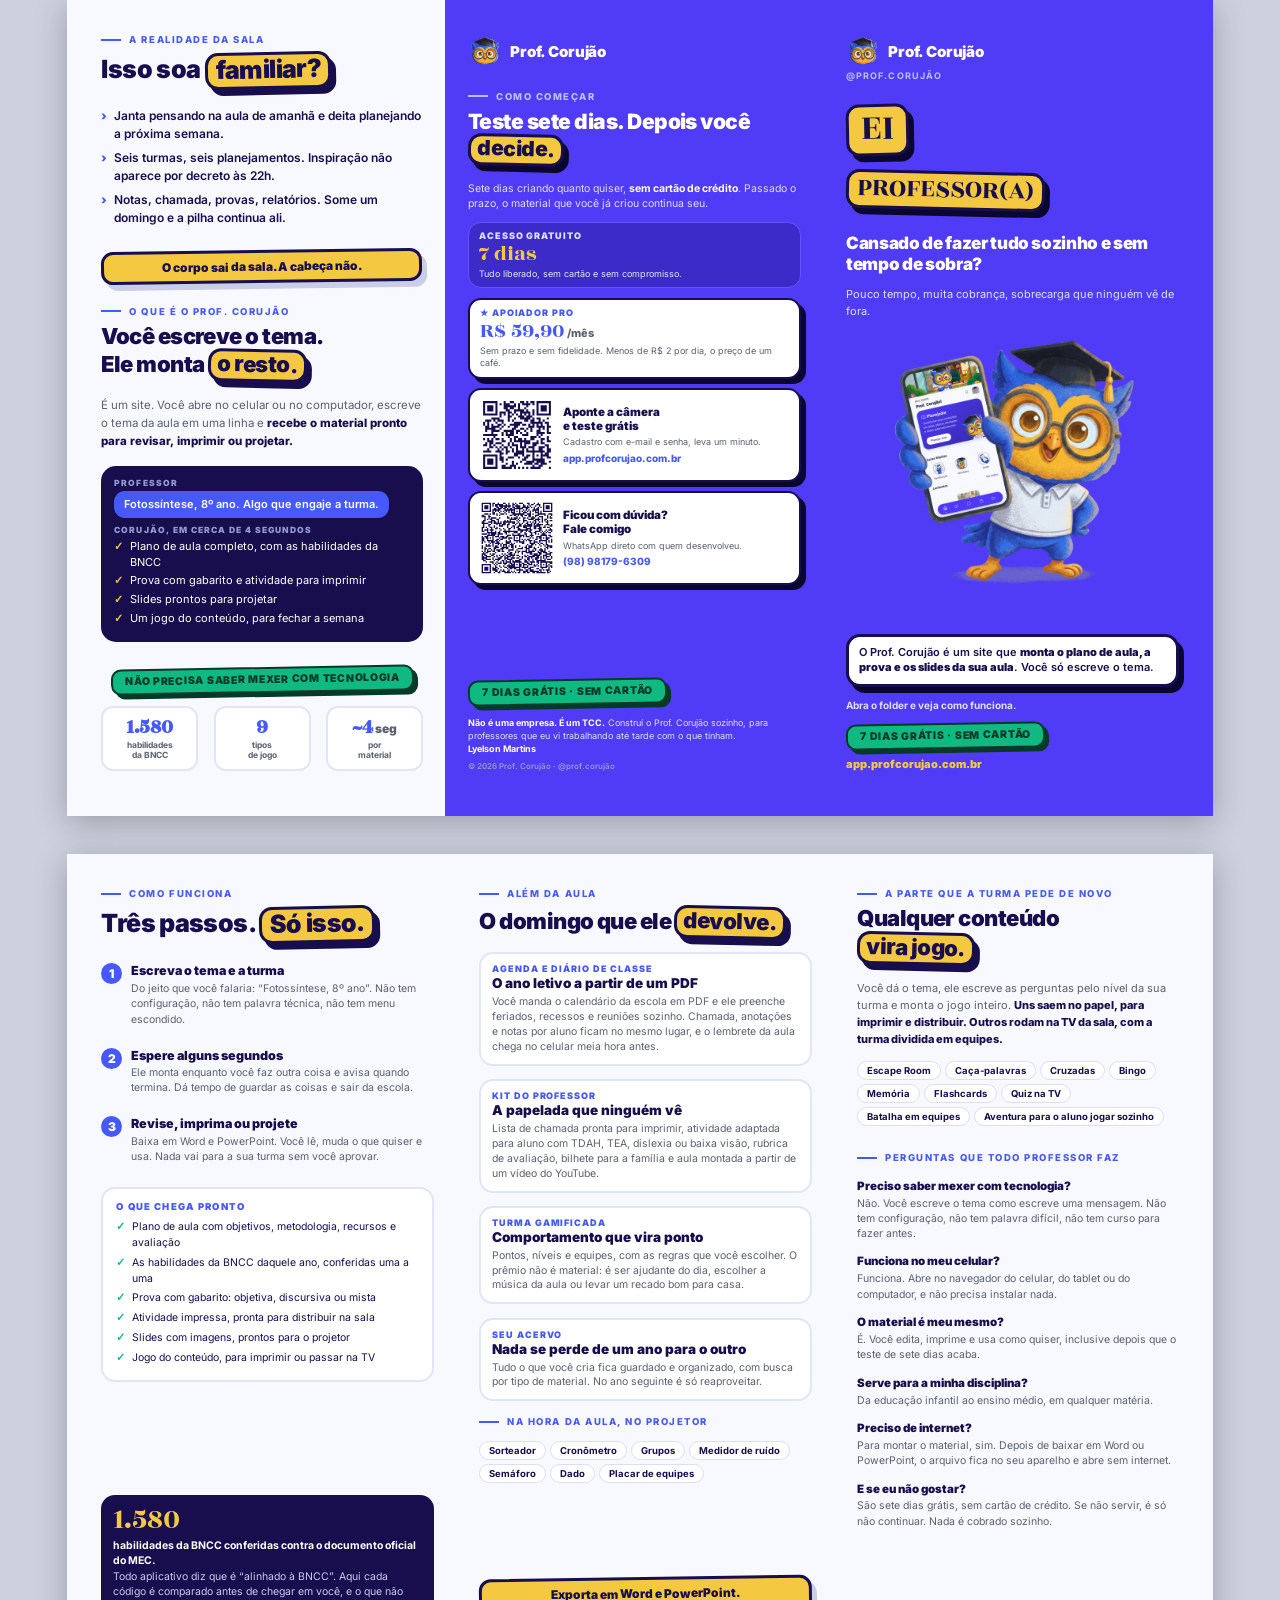
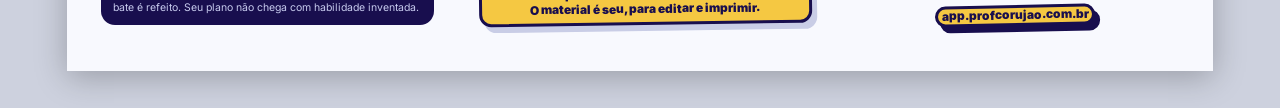
==== commit f59c686a: "Reescreve o folder para o professor que nunca ouviu falar do app A peça anterior pressupunha que o l" ====
--- a/folder/folder.html
+++ b/folder/folder.html
@@ -9,18 +9,24 @@
    FOLDER PROF. CORUJÃO — tríptico com duas dobras (dobra em C)
 
    Folha: 303 × 216 mm (A4 deitado 297×210 + 3 mm de sangria em volta).
-   Depois do corte os painéis ficam 100 + 100 + 97 mm. O de 97 mm é o
-   que dobra para dentro, conforme o gabarito da gráfica.
+   Painéis depois do corte: 100 + 100 + 97 mm. O de 97 mm dobra para
+   dentro, conforme o gabarito da gráfica.
 
    PARTE EXTERNA  (esq → dir): Interna 97 | Contra Capa 100 | Capa 100
    PARTE INTERNA  (esq → dir): Verso Capa 100 | Verso Contra Capa 100 |
                                Verso Interna 97
 
-   Margem de segurança: 6 mm do corte e 6 mm de cada dobra. Nada de
-   texto cruza vinco.
-
-   Identidade: base índigo/violeta + adesivos amarelos (borda navy,
-   sombra dura sem blur). Nunca emoji de coruja: sempre a logo.png.
+   Margem de segurança: 6 mm do corte e de cada vinco, mais 3 mm no pé.
+
+   IMPORTAÇÃO NO CANVA: tudo aqui é cor chapada, sem gradiente, sem blur
+   e sem filter. Gradiente vira shading pattern no PDF e o Canva rasteriza
+   a página inteira junto — por isso o fundo chegava como um bloco só.
+   Com cor chapada, cada retângulo e cada texto chega como objeto próprio.
+   Pelo mesmo motivo: nada de overflow:hidden (clip path) nos painéis.
+
+   Leitor-alvo: professora que nunca ouviu falar do app e não se considera
+   boa de tecnologia. A peça diz o que a coisa é em português de gente,
+   mostra que é fácil e responde as dúvidas antes de pedir o cadastro.
    ═══════════════════════════════════════════════════════════════════ */
 *, *::before, *::after { box-sizing: border-box; margin: 0; padding: 0; }
 
@@ -51,7 +57,6 @@
 .folha {
   position: relative;
   width: 303mm; height: 216mm;
-  overflow: hidden;
   page-break-after: always; break-after: page;
   background: var(--paper);
   margin: 0 auto;
@@ -59,15 +64,16 @@
 .folha:last-child { page-break-after: auto; break-after: auto; }
 @media screen { .folha { margin: 0 auto 10mm; box-shadow: 0 6px 30px rgba(0,0,0,.25); } }
 
-/* Cada painel cobre a sangria do seu lado, então o fundo sangra sozinho. */
-.painel { position: absolute; top: 0; height: 216mm; overflow: hidden; }
+/* Fundo de cada painel: retângulo de cor chapada, sangrando pelo seu lado. */
+.fundo { position: absolute; top: 0; height: 216mm; z-index: 0; }
+
+.painel { position: absolute; top: 0; height: 216mm; z-index: 1; }
 .painel > .conteudo {
   position: absolute; top: 9mm; bottom: 12mm; left: 6mm; right: 6mm;
   display: flex; flex-direction: column;
-  z-index: 2;
-}
-.painel.esq  > .conteudo { left: 9mm; }   /* borda de corte à esquerda */
-.painel.dir  > .conteudo { right: 9mm; }  /* borda de corte à direita  */
+}
+.painel.esq > .conteudo { left: 9mm; }
+.painel.dir > .conteudo { right: 9mm; }
 
 /* ── Adesivo amarelo: o componente assinatura ─────────────────────── */
 .hl {
@@ -82,7 +88,7 @@
   line-height: 1.1;
 }
 .hl.tr { --tilt: 1.3deg; }
-.hl.on-dark { box-shadow: 5px 6px 0 rgba(0,0,0,.55); }
+.hl.on-dark { box-shadow: 5px 6px 0 #0b0630; }
 
 .selo {
   display: inline-block; white-space: nowrap;
@@ -100,12 +106,13 @@
 .mt-a { margin-top: auto; }
 
 .marca { display: flex; align-items: center; gap: 8px; }
-.marca img { width: 30px; height: 30px; object-fit: contain; }
-.marca span { font-weight: 900; font-size: 14px; letter-spacing: -.01em; }
+.marca img { width: 34px; height: 34px; object-fit: contain; }
+.marca span { font-weight: 900; font-size: 15px; letter-spacing: -.01em; }
 
 .eyebrow { font-size: 9.5px; font-weight: 800; letter-spacing: .16em; text-transform: uppercase; color: var(--indigo); display: flex; align-items: center; gap: 8px; }
 .eyebrow::before { content: ''; width: 20px; height: 2px; background: currentColor; }
-.eyebrow.claro { color: rgba(255,255,255,.75); }
+.eyebrow.claro { color: #b9c0ff; }
+.eyebrow.claro::before { background: #b9c0ff; }
 
 h2.tit { font-size: 25px; font-weight: 900; line-height: 1.16; letter-spacing: -.025em; color: var(--navy); margin-top: 7px; }
 h2.tit .hl { font-size: 25px; }
@@ -115,48 +122,43 @@
 .fita {
   background: var(--yellow); color: var(--navy);
   border: 3px solid var(--navy); border-radius: 12px;
-  box-shadow: 5px 6px 0 rgba(24,14,78,.22);
+  box-shadow: 5px 6px 0 #c9cde6;
   transform: rotate(-.8deg);
   padding: 6px 10px; text-align: center;
   font-size: 12px; font-weight: 900; line-height: 1.25;
 }
-/* Sangra só até a borda de corte da esquerda; para antes do vinco. */
-.fita.sangra-esq {
-  width: calc(100% + 9mm); margin-left: -9mm;
-  border-left: none; border-radius: 0 12px 12px 0;
-  box-shadow: 4px 6px 0 rgba(24,14,78,.22);
-}
 
 /* ══════════ CAPA ══════════ */
-.capa {
-  background:
-    radial-gradient(ellipse 90mm 70mm at 88% 2%, rgba(245,200,66,.25) 0%, transparent 62%),
-    linear-gradient(166deg, #5a46f8 0%, #503bf6 30%, #2e1f9e 74%, #180e4e 100%);
-  color: #fff;
-}
-.capa .handle { font-size: 9px; font-weight: 700; letter-spacing: .12em; text-transform: uppercase; color: rgba(255,255,255,.65); margin-top: 2px; }
-.capa .g1 { font-size: 40px; line-height: 1; margin-top: 9mm; }
-.capa .g2 { font-size: 30px; line-height: 1; margin-top: 5mm; }
-.capa .sub { font-size: 18px; font-weight: 900; line-height: 1.26; letter-spacing: -.02em; margin-top: 8mm; }
-.capa .sub2 { font-size: 11.5px; line-height: 1.55; color: rgba(255,255,255,.84); margin-top: 4mm; }
-.capa-owl {
-  position: absolute; left: 50%; transform: translateX(-46%);
-  bottom: 26mm; width: 92mm; z-index: 1;
-  filter: drop-shadow(0 14px 30px rgba(10,6,40,.5));
-}
-.capa .fim p { font-size: 10.5px; font-weight: 700; color: rgba(255,255,255,.82); margin-top: 4mm; line-height: 1.45; }
+.capa { color: #fff; }
+.capa .handle { font-size: 9px; font-weight: 700; letter-spacing: .12em; text-transform: uppercase; color: #b9c0ff; margin-top: 2px; }
+.capa .g1 { font-size: 38px; line-height: 1; margin-top: 6mm; }
+.capa .g2 { font-size: 27px; line-height: 1; margin-top: 4mm; }
+.capa .sub { font-size: 17px; font-weight: 900; line-height: 1.24; letter-spacing: -.02em; margin-top: 6mm; }
+.capa .sub2 { font-size: 11px; line-height: 1.5; color: #dcdfff; margin-top: 3mm; }
+.capa-owl { display: block; width: 68mm; margin: 4mm auto 0; }
+
+/* o que é o app, dito sem rodeio, ainda na capa */
+.oquee {
+  background: #fff; color: var(--navy);
+  border: 3px solid var(--navy); border-radius: 14px;
+  box-shadow: 5px 6px 0 #0b0630;
+  padding: 8px 10px;
+  font-size: 11px; line-height: 1.42; font-weight: 600;
+}
+.oquee b { font-weight: 900; }
+
+.capa .fim p { font-size: 10px; font-weight: 700; color: #dcdfff; margin-top: 3mm; line-height: 1.4; }
 .capa .url { font-size: 11px; font-weight: 900; color: var(--yellow); margin-top: 2mm; }
 
-/* ══════════ INTERNA (dor + virada) ══════════ */
-.interna { background: var(--paper); }
-.dores { margin-top: 6mm; display: flex; flex-direction: column; gap: 7px; }
+/* ══════════ INTERNA (dor + o que é) ══════════ */
+.dores { margin-top: 5mm; display: flex; flex-direction: column; gap: 6px; }
 .dores div { display: flex; gap: 7px; font-size: 12px; line-height: 1.5; color: var(--navy); font-weight: 600; }
 .dores i { font-style: normal; color: var(--indigo); font-weight: 900; }
 
-.chat { background: var(--navy); border-radius: 15px; padding: 13px 13px; color: #fff; margin-top: 5mm; }
-.chat .quem { font-size: 8.5px; font-weight: 900; letter-spacing: .12em; text-transform: uppercase; color: rgba(255,255,255,.5); }
+.chat { background: var(--navy); border-radius: 15px; padding: 12px 13px; color: #fff; margin-top: 4mm; }
+.chat .quem { font-size: 8.5px; font-weight: 900; letter-spacing: .12em; text-transform: uppercase; color: #9198cf; }
 .chat .fala { background: var(--indigo); border-radius: 11px; padding: 6px 10px; font-size: 11px; font-weight: 600; display: inline-block; margin: 3px 0 7px; line-height: 1.35; }
-.chk { display: flex; gap: 7px; font-size: 11.5px; line-height: 1.5; margin: 4px 0; }
+.chk { display: flex; gap: 7px; font-size: 11px; line-height: 1.45; margin: 3px 0; }
 .chk i { font-style: normal; color: var(--yellow); font-weight: 900; }
 
 .numeros { display: flex; gap: 4mm; }
@@ -166,56 +168,61 @@
 .numeros span { display: block; font-size: 8.5px; font-weight: 700; color: var(--muted); line-height: 1.25; margin-top: 2px; }
 
 /* ══════════ CONTRA CAPA (oferta) ══════════ */
-.contra {
-  background:
-    radial-gradient(ellipse 80mm 60mm at 90% 96%, rgba(245,200,66,.18) 0%, transparent 62%),
-    linear-gradient(162deg, #5a46f8 0%, #3b2cbe 50%, #180e4e 100%);
-  color: #fff;
-}
+.contra { color: #fff; }
 .contra h2 { font-size: 21px; font-weight: 900; line-height: 1.2; letter-spacing: -.025em; margin-top: 7px; }
 .contra h2 .hl { font-size: 21px; }
-.plano { border: 1.5px solid rgba(255,255,255,.26); border-radius: 13px; padding: 7px 10px; margin-top: 2.5mm; }
-.plano.pro { background: #fff; color: var(--navy); border: 2.5px solid var(--navy); box-shadow: 5px 5px 0 rgba(0,0,0,.4); }
-.plano .nome { font-size: 9px; font-weight: 900; letter-spacing: .1em; text-transform: uppercase; opacity: .85; }
+.plano { background: #3d2bc9; border: 1.5px solid #6553f8; border-radius: 13px; padding: 7px 10px; margin-top: 2.5mm; }
+.plano.pro { background: #fff; color: var(--navy); border: 2.5px solid var(--navy); box-shadow: 5px 5px 0 #0b0630; }
+.plano .nome { font-size: 9px; font-weight: 900; letter-spacing: .1em; text-transform: uppercase; color: #dcdfff; }
 .plano .pr { font-family: 'Rozha One', serif; font-size: 22px; line-height: 1.15; color: var(--yellow); }
-.plano.pro .nome { color: var(--indigo); opacity: 1; }
+.plano.pro .nome { color: var(--indigo); }
 .plano.pro .pr { color: var(--indigo); }
 .plano .pr small { font-family: 'Inter', sans-serif; font-size: 11px; font-weight: 800; color: var(--muted); }
-.plano .sub { font-size: 9px; line-height: 1.38; opacity: .84; margin-top: 2px; }
-.plano.pro .sub { color: var(--muted); opacity: 1; }
-
-.qr { background: #fff; border: 2.5px solid var(--navy); border-radius: 13px; padding: 7px 9px; display: flex; gap: 8px; align-items: center; box-shadow: 5px 5px 0 rgba(0,0,0,.4); margin-top: 2.5mm; }
+.plano .sub { font-size: 9px; line-height: 1.38; color: #e3e5ff; margin-top: 2px; }
+.plano.pro .sub { color: var(--muted); }
+
+.qr { background: #fff; border: 2.5px solid var(--navy); border-radius: 13px; padding: 7px 9px; display: flex; gap: 8px; align-items: center; box-shadow: 5px 5px 0 #0b0630; margin-top: 2.5mm; }
 .qr img { width: 20mm; height: 20mm; flex-shrink: 0; }
 .qr b { display: block; font-size: 11.5px; font-weight: 900; color: var(--navy); line-height: 1.18; }
 .qr span { display: block; font-size: 9px; line-height: 1.35; color: var(--muted); margin-top: 3px; }
 .qr .url { font-size: 10px; font-weight: 800; color: var(--indigo); margin-top: 3px; }
 
-.tcc { font-size: 9px; line-height: 1.45; color: rgba(255,255,255,.85); margin-top: 3mm; }
+.tcc { font-size: 9px; line-height: 1.45; color: #dcdfff; margin-top: 3mm; }
 .tcc b { color: #fff; }
-.rodape { font-size: 8px; color: rgba(255,255,255,.55); font-weight: 600; margin-top: 1.5mm; }
+.rodape { font-size: 8px; color: #9198cf; font-weight: 600; margin-top: 1.5mm; }
 
 /* ══════════ MIOLO ══════════ */
+.passo { display: flex; gap: 9px; margin-top: 5.5mm; }
+.passo .n {
+  flex-shrink: 0; width: 21px; height: 21px; border-radius: 50%;
+  background: var(--indigo); color: #fff;
+  font-size: 12px; font-weight: 900; line-height: 21px; text-align: center;
+}
+.passo b { display: block; font-size: 12.5px; font-weight: 900; color: var(--navy); line-height: 1.25; }
+.passo p { font-size: 10.5px; line-height: 1.45; color: var(--muted); margin-top: 2px; }
+
+.recebe { background: #fff; border: 2px solid #e2e5f5; border-radius: 14px; padding: 11px 13px; margin-top: 6mm; }
+.recebe .cab { font-size: 9.5px; font-weight: 900; letter-spacing: .12em; text-transform: uppercase; color: var(--indigo); margin-bottom: 5px; }
+.recebe div { display: flex; gap: 7px; font-size: 10.5px; line-height: 1.5; color: var(--navy); margin-bottom: 4px; }
+.recebe i { font-style: normal; color: var(--green); font-weight: 900; }
+
+.bncc { background: var(--navy); color: #fff; border-radius: 14px; padding: 10px 12px; }
+.bncc .n { font-family: 'Rozha One', serif; font-size: 30px; color: var(--yellow); line-height: 1; }
+.bncc p { font-size: 10.5px; line-height: 1.48; margin-top: 3px; }
+.bncc p span { color: #c7cbee; }
+
 .item { background: #fff; border: 2px solid #e2e5f5; border-radius: 14px; padding: 9px 11px; margin-top: 3.5mm; }
 .item .tag { font-size: 9px; font-weight: 900; letter-spacing: .1em; text-transform: uppercase; color: var(--indigo); }
 .item b { display: block; font-size: 13.5px; font-weight: 900; color: var(--navy); margin: 2px 0 3px; line-height: 1.18; }
 .item p { font-size: 10.5px; line-height: 1.42; color: var(--muted); }
 
-.bncc { background: var(--navy); color: #fff; border-radius: 14px; padding: 10px 12px; }
-.bncc .n { font-family: 'Rozha One', serif; font-size: 30px; color: var(--yellow); line-height: 1; }
-.bncc p { font-size: 10.5px; line-height: 1.48; margin-top: 3px; }
-.bncc p span { color: rgba(255,255,255,.72); }
-
-.jogo { border: 2.5px solid var(--navy); border-radius: 13px; overflow: hidden; background: #fff; box-shadow: 4px 5px 0 rgba(24,14,78,.15); margin-top: 3.5mm; }
-.jogo img { width: 100%; height: 21mm; object-fit: cover; display: block; }
-.jogo .t { padding: 5px 9px 7px; }
-.jogo b { display: block; font-size: 12px; font-weight: 900; color: var(--navy); }
-.jogo span { display: block; font-size: 10px; line-height: 1.38; color: var(--muted); margin-top: 2px; }
-
 .pills { display: flex; flex-wrap: wrap; gap: 4px; margin-top: 3.5mm; }
-.foto { margin-top: 3.5mm; border: 2.5px solid var(--navy); border-radius: 14px; overflow: hidden; background: #fff; box-shadow: 4px 5px 0 rgba(24,14,78,.15); }
-.foto img { width: 100%; height: 35mm; object-fit: cover; display: block; }
-.foto p { padding: 7px 10px 9px; font-size: 10px; line-height: 1.45; color: var(--muted); }
 .pill { font-size: 9.5px; font-weight: 700; color: var(--navy); background: #fff; border: 1.5px solid #dcdff2; border-radius: 999px; padding: 3px 9px; }
+
+.faq { margin-top: 4mm; }
+.faq > div { margin-bottom: 3.5mm; }
+.faq .q { font-size: 11.5px; font-weight: 900; color: var(--navy); line-height: 1.3; }
+.faq .a { font-size: 10.5px; line-height: 1.45; color: var(--muted); margin-top: 2px; }
 
 /* ══════════ Guias de conferência (só no PDF de prova) ══════════ */
 .guia { display: none; position: absolute; z-index: 50; pointer-events: none; }
@@ -233,8 +240,11 @@
      ═════════════════════════════════════════════════════ -->
 <section class="folha">
 
+  <div class="fundo" style="left:100mm; width:100mm; background:var(--violet)"></div>
+  <div class="fundo" style="left:200mm; width:103mm; background:var(--violet)"></div>
+
   <!-- ── Painel Interna: 0 → 100 mm (sangria 3 + painel 97) ── -->
-  <div class="painel interna esq" style="left:0; width:100mm">
+  <div class="painel esq" style="left:0; width:100mm">
     <div class="conteudo">
       <div class="eyebrow">A realidade da sala</div>
       <h2 class="tit">Isso soa <span class="hl">familiar?</span></h2>
@@ -245,29 +255,37 @@
         <div><i>›</i><span>Notas, chamada, provas, relatórios. Some um domingo e a pilha continua ali.</span></div>
       </div>
 
-      <div style="margin-top:8mm"><div class="fita sangra-esq">O corpo sai da sala. A cabeça não.</div></div>
-
-      <div style="margin-top:9mm">
-        <div class="eyebrow">A virada</div>
+      <div style="margin-top:6mm"><div class="fita">O corpo sai da sala. A cabeça não.</div></div>
+
+      <div style="margin-top:6mm">
+        <div class="eyebrow">O que é o Prof. Corujão</div>
         <h2 class="tit" style="font-size:22px">Você escreve o tema.<br>Ele monta <span class="hl tr" style="font-size:22px">o resto.</span></h2>
       </div>
+
+      <p class="lead" style="margin-top:4mm;font-size:11.5px">
+        É um site. Você abre no celular ou no computador, escreve o tema da aula em
+        uma linha e <b>recebe o material pronto para revisar, imprimir ou projetar.</b>
+      </p>
 
       <div class="chat">
         <div class="quem">Professor</div>
         <div class="fala">Fotossíntese, 8º ano. Algo que engaje a turma.</div>
         <div class="quem">Corujão, em cerca de 4 segundos</div>
         <div style="margin-top:4px">
-          <div class="chk"><i>✓</i><span>Plano completo, com as habilidades da BNCC conferidas uma a uma</span></div>
-          <div class="chk"><i>✓</i><span>Prova com gabarito e atividade pronta para imprimir</span></div>
-          <div class="chk"><i>✓</i><span>Slides com imagens, exportáveis em PowerPoint</span></div>
+          <div class="chk"><i>✓</i><span>Plano de aula completo, com as habilidades da BNCC</span></div>
+          <div class="chk"><i>✓</i><span>Prova com gabarito e atividade para imprimir</span></div>
+          <div class="chk"><i>✓</i><span>Slides prontos para projetar</span></div>
           <div class="chk"><i>✓</i><span>Um jogo do conteúdo, para fechar a semana</span></div>
         </div>
       </div>
 
-      <div class="mt-a" style="padding-top:5mm">
+      <div class="mt-a" style="padding-top:4mm">
+        <div style="text-align:center;margin-bottom:3.5mm">
+          <span class="selo">Não precisa saber mexer com tecnologia</span>
+        </div>
         <div class="numeros">
           <div><b>1.580</b><span>habilidades<br>da BNCC</span></div>
-          <div><b>9</b><span>jogos<br>com IA</span></div>
+          <div><b>9</b><span>tipos<br>de jogo</span></div>
           <div><b>~4<span class="un">seg</span></b><span>por<br>material</span></div>
         </div>
       </div>
@@ -279,14 +297,14 @@
     <div class="conteudo">
       <div class="marca"><img src="../logo.png" alt=""><span>Prof. Corujão</span></div>
 
-      <div style="margin-top:5mm">
+      <div style="margin-top:6mm">
         <div class="eyebrow claro">Como começar</div>
         <h2>Teste sete dias. Depois você <span class="hl on-dark tr">decide.</span></h2>
       </div>
 
-      <p style="font-size:10.5px;line-height:1.5;color:rgba(255,255,255,.85);margin-top:3.5mm">
-        Criação ilimitada por sete dias, sem cartão. Passado o prazo,
-        <b style="color:#fff">o material que você já criou continua seu</b>.
+      <p style="font-size:10.5px;line-height:1.5;color:#dcdfff;margin-top:4mm">
+        Sete dias criando quanto quiser, <b style="color:#fff">sem cartão de crédito</b>.
+        Passado o prazo, o material que você já criou continua seu.
       </p>
 
       <div class="plano">
@@ -304,7 +322,7 @@
         <img src="assets/qr-app.svg" alt="QR code para testar grátis">
         <div>
           <b>Aponte a câmera<br>e teste grátis</b>
-          <span>Celular, tablet ou computador.</span>
+          <span>Cadastro com e-mail e senha, leva um minuto.</span>
           <div class="url">app.profcorujao.com.br</div>
         </div>
       </div>
@@ -330,7 +348,6 @@
 
   <!-- ── Painel Capa: 200 → 303 mm (painel 100 + sangria 3) ── -->
   <div class="painel capa dir" style="left:200mm; width:103mm">
-    <img src="../illu-01.png" alt="" class="capa-owl">
     <div class="conteudo">
       <div class="marca"><img src="../logo.png" alt=""><span>Prof. Corujão</span></div>
       <div class="handle">@prof.corujão</div>
@@ -341,9 +358,15 @@
       <div class="sub">Cansado de fazer tudo sozinho e sem tempo de sobra?</div>
       <div class="sub2">Pouco tempo, muita cobrança, sobrecarga que ninguém vê de fora.</div>
 
+      <img src="../illu-01.png" alt="" class="capa-owl">
+
       <div class="mt-a fim">
-        <span class="selo">7 dias grátis · sem cartão</span>
-        <p>O assistente de IA feito por professor, para professor.<br>Abra e veja o que ele resolve.</p>
+        <div class="oquee">
+          O Prof. Corujão é um site que <b>monta o plano de aula, a prova e os slides
+          da sua aula</b>. Você só escreve o tema.
+        </div>
+        <p>Abra o folder e veja como funciona.</p>
+        <div style="margin-top:3mm"><span class="selo">7 dias grátis · sem cartão</span></div>
         <div class="url">app.profcorujao.com.br</div>
       </div>
     </div>
@@ -359,42 +382,48 @@
 <!-- ═══════════════════ PARTE INTERNA ═══════════════════
      esquerda → direita: Verso Capa (100) | Verso Contra Capa (100) |
                          Verso Interna (97)
-     Miolo contínuo: fundo claro atravessa os três painéis.
      ═════════════════════════════════════════════════════ -->
-<section class="folha" style="background:linear-gradient(160deg,#ffffff 0%, var(--paper) 42%, var(--lilac) 100%)">
-
-  <!-- ── Verso Capa: 0 → 103 mm ── -->
+<section class="folha">
+
+  <!-- ── Verso Capa: 0 → 103 mm · como funciona ── -->
   <div class="painel esq" style="left:0; width:103mm">
     <div class="conteudo">
-      <div class="eyebrow">O que vem junto</div>
-      <h2 class="tit">Meia dúzia de apps num <span class="hl">só lugar.</span></h2>
-      <p class="lead" style="margin-top:4mm">
-        Cada ferramenta resolve uma dor que você tem hoje. Juntas, devolvem as
-        horas que o planejamento come da sua semana.
-      </p>
-
-      <div class="item">
-        <div class="tag">★ Carro-chefe</div>
-        <b>Planejador</b>
-        <p>Digite o tema e a turma. Volta o plano inteiro, com os tempos ajustados
-        à duração real da sua aula, mais prova com gabarito, slides e a sequência
-        didática das próximas aulas.</p>
-      </div>
-
-      <div class="item">
-        <div class="tag">Turma gamificada</div>
-        <b>O comportamento vira ponto</b>
-        <p>XP, moedas, níveis, equipes e missões da semana. A loja de recompensas
-        não dá prêmio material: dá ser ajudante do dia, escolher a música da aula
-        ou levar um recado positivo para casa.</p>
-      </div>
-
-      <div class="item">
-        <div class="tag">Chat pedagógico</div>
-        <b>Um colega, não um robô</b>
-        <p>Assistente especializado em educação: tira dúvida, sugere abordagem e
-        dá feedback sobre a sua prova. Aceita arquivos e imagens, e o histórico
-        fica sincronizado entre celular e computador.</p>
+      <div class="eyebrow">Como funciona</div>
+      <h2 class="tit">Três passos. <span class="hl">Só isso.</span></h2>
+
+      <div class="passo">
+        <div class="n">1</div>
+        <div>
+          <b>Escreva o tema e a turma</b>
+          <p>Do jeito que você falaria: “Fotossíntese, 8º ano”. Não tem configuração,
+          não tem palavra técnica, não tem menu escondido.</p>
+        </div>
+      </div>
+      <div class="passo">
+        <div class="n">2</div>
+        <div>
+          <b>Espere alguns segundos</b>
+          <p>Ele monta enquanto você faz outra coisa e avisa quando termina. Dá tempo
+          de guardar as coisas e sair da escola.</p>
+        </div>
+      </div>
+      <div class="passo">
+        <div class="n">3</div>
+        <div>
+          <b>Revise, imprima ou projete</b>
+          <p>Baixa em Word e PowerPoint. Você lê, muda o que quiser e usa. Nada vai
+          para a sua turma sem você aprovar.</p>
+        </div>
+      </div>
+
+      <div class="recebe">
+        <div class="cab">O que chega pronto</div>
+        <div><i>✓</i><span>Plano de aula com objetivos, metodologia, recursos e avaliação</span></div>
+        <div><i>✓</i><span>As habilidades da BNCC daquele ano, conferidas uma a uma</span></div>
+        <div><i>✓</i><span>Prova com gabarito: objetiva, discursiva ou mista</span></div>
+        <div><i>✓</i><span>Atividade impressa, pronta para distribuir na sala</span></div>
+        <div><i>✓</i><span>Slides com imagens, prontos para o projetor</span></div>
+        <div><i>✓</i><span>Jogo do conteúdo, para imprimir ou passar na TV</span></div>
       </div>
 
       <div class="mt-a" style="padding-top:4mm">
@@ -402,45 +431,50 @@
           <div class="n">1.580</div>
           <p>
             <b>habilidades da BNCC conferidas contra o documento oficial do MEC.</b><br>
-            <span>Toda IA diz que é “alinhada à BNCC”. Aqui o código é comparado antes de chegar
-            em você, e o que não bate é reescrito. Seu plano não sai com habilidade inventada.</span>
+            <span>Todo aplicativo diz que é “alinhado à BNCC”. Aqui cada código é
+            comparado antes de chegar em você, e o que não bate é refeito. Seu plano
+            não chega com habilidade inventada.</span>
           </p>
         </div>
       </div>
     </div>
   </div>
 
-  <!-- ── Verso Contra Capa: 103 → 203 mm ── -->
+  <!-- ── Verso Contra Capa: 103 → 203 mm · além da aula ── -->
   <div class="painel" style="left:103mm; width:100mm">
     <div class="conteudo">
-      <div class="item" style="margin-top:0">
-        <div class="tag">Agenda &amp; diário de bordo</div>
+      <div class="eyebrow">Além da aula</div>
+      <h2 class="tit" style="font-size:22px">O domingo que ele <span class="hl tr" style="font-size:22px">devolve.</span></h2>
+
+      <div class="item">
+        <div class="tag">Agenda e diário de classe</div>
         <b>O ano letivo a partir de um PDF</b>
-        <p>Manda o calendário da escola em PDF e a IA preenche feriados, recessos,
-        reuniões e eventos. A ementa vira aulas distribuídas no ano, e o lembrete
-        chega no celular meia hora antes da aula.</p>
+        <p>Você manda o calendário da escola em PDF e ele preenche feriados, recessos
+        e reuniões sozinho. Chamada, anotações e notas por aluno ficam no mesmo lugar,
+        e o lembrete da aula chega no celular meia hora antes.</p>
       </div>
 
       <div class="item">
         <div class="tag">Kit do Professor</div>
-        <b>A burocracia do domingo</b>
-        <p>Lista de chamada pronta para imprimir, adaptação inclusiva para TDAH,
-        TEA, dislexia e baixa visão, rubrica de avaliação, nivelador de texto,
-        bilhete para a família e aula a partir de um vídeo do YouTube.</p>
-      </div>
-
-      <div class="foto">
-        <img src="../illu-06a.jpg" alt="Escape Room impresso gerado pelo app">
-        <p>O caderno da sala de escape sai pronto para imprimir, com pistas,
-        gabarito e cartelas. A aula acontece sem projetor e sem celular na mão
-        do aluno.</p>
+        <b>A papelada que ninguém vê</b>
+        <p>Lista de chamada pronta para imprimir, atividade adaptada para aluno com
+        TDAH, TEA, dislexia ou baixa visão, rubrica de avaliação, bilhete para a
+        família e aula montada a partir de um vídeo do YouTube.</p>
       </div>
 
       <div class="item">
-        <div class="tag">Acervo</div>
-        <b>Nada se perde entre um bimestre e outro</b>
-        <p>Biblioteca pessoal com busca e filtro por tipo, mais um acervo
-        compartilhado com materiais curados.</p>
+        <div class="tag">Turma gamificada</div>
+        <b>Comportamento que vira ponto</b>
+        <p>Pontos, níveis e equipes, com as regras que você escolher. O prêmio não é
+        material: é ser ajudante do dia, escolher a música da aula ou levar um recado
+        bom para casa.</p>
+      </div>
+
+      <div class="item">
+        <div class="tag">Seu acervo</div>
+        <b>Nada se perde de um ano para o outro</b>
+        <p>Tudo o que você cria fica guardado e organizado, com busca por tipo de
+        material. No ano seguinte é só reaproveitar.</p>
       </div>
 
       <div style="margin-top:4mm">
@@ -459,33 +493,60 @@
     </div>
   </div>
 
-  <!-- ── Verso Interna: 203 → 303 mm (painel 97 + sangria 3) ── -->
+  <!-- ── Verso Interna: 203 → 303 mm · jogos e dúvidas ── -->
   <div class="painel dir" style="left:203mm; width:100mm">
     <div class="conteudo">
       <div class="eyebrow">A parte que a turma pede de novo</div>
-      <h2 class="tit" style="font-size:23px">Qualquer conteúdo <span class="hl tr" style="font-size:23px">vira jogo.</span></h2>
-      <p class="lead" style="margin-top:3.5mm;font-size:11px">
-        A IA escreve as perguntas pela disciplina e pelo nível da turma. Quem monta
-        a grade e sorteia as cartelas é o app: <b>o jogo sempre sai jogável.</b>
+      <h2 class="tit" style="font-size:22px">Qualquer conteúdo <span class="hl tr" style="font-size:22px">vira jogo.</span></h2>
+
+      <p class="lead" style="margin-top:4mm;font-size:11px">
+        Você dá o tema, ele escreve as perguntas pelo nível da sua turma e monta o jogo
+        inteiro. <b>Uns saem no papel, para imprimir e distribuir. Outros rodam na TV
+        da sala, com a turma dividida em equipes.</b>
       </p>
 
-      <div class="jogo">
-        <img src="../illu-mundo-perdido.jpg" alt="Mundo Perdido">
-        <div class="t"><b>Mundo Perdido</b><span>Aventura narrativa em tela cheia. O aluno joga sozinho, no próprio ritmo, e as escolhas mudam o final.</span></div>
-      </div>
-      <div class="jogo">
-        <img src="../illu-quiz-relampago.png" alt="Quiz Relâmpago">
-        <div class="t"><b>Quiz Relâmpago</b><span>Dez rodadas rápidas no projetor. Fecha a aula ou revisa a semana em cinco minutos.</span></div>
-      </div>
-      <div class="jogo">
-        <img src="../illu-batalha.jpg" alt="QuaqueMagia">
-        <div class="t"><b>QuaqueMagia</b><span>Combate por acertos entre as equipes da turma, com dano crítico e virada no Modo Fúria.</span></div>
-      </div>
-
       <div class="pills">
-        <span class="pill">Escape Room em 4 ambientações</span><span class="pill">Caça-palavras</span>
-        <span class="pill">Cruzadas</span><span class="pill">Bingo</span><span class="pill">Memória</span>
-        <span class="pill">Flashcards</span><span class="pill">Tudo pronto para imprimir</span>
+        <span class="pill">Escape Room</span><span class="pill">Caça-palavras</span>
+        <span class="pill">Cruzadas</span><span class="pill">Bingo</span>
+        <span class="pill">Memória</span><span class="pill">Flashcards</span>
+        <span class="pill">Quiz na TV</span><span class="pill">Batalha em equipes</span>
+        <span class="pill">Aventura para o aluno jogar sozinho</span>
+      </div>
+
+      <div style="margin-top:7mm">
+        <div class="eyebrow">Perguntas que todo professor faz</div>
+      </div>
+
+      <div class="faq">
+        <div>
+          <div class="q">Preciso saber mexer com tecnologia?</div>
+          <div class="a">Não. Você escreve o tema como escreve uma mensagem. Não tem
+          configuração, não tem palavra difícil, não tem curso para fazer antes.</div>
+        </div>
+        <div>
+          <div class="q">Funciona no meu celular?</div>
+          <div class="a">Funciona. Abre no navegador do celular, do tablet ou do
+          computador, e não precisa instalar nada.</div>
+        </div>
+        <div>
+          <div class="q">O material é meu mesmo?</div>
+          <div class="a">É. Você edita, imprime e usa como quiser, inclusive depois que
+          o teste de sete dias acaba.</div>
+        </div>
+        <div>
+          <div class="q">Serve para a minha disciplina?</div>
+          <div class="a">Da educação infantil ao ensino médio, em qualquer matéria.</div>
+        </div>
+        <div>
+          <div class="q">Preciso de internet?</div>
+          <div class="a">Para montar o material, sim. Depois de baixar em Word ou
+          PowerPoint, o arquivo fica no seu aparelho e abre sem internet.</div>
+        </div>
+        <div>
+          <div class="q">E se eu não gostar?</div>
+          <div class="a">São sete dias grátis, sem cartão de crédito. Se não servir,
+          é só não continuar. Nada é cobrado sozinho.</div>
+        </div>
       </div>
 
       <div class="mt-a" style="padding-top:4mm;text-align:center">
